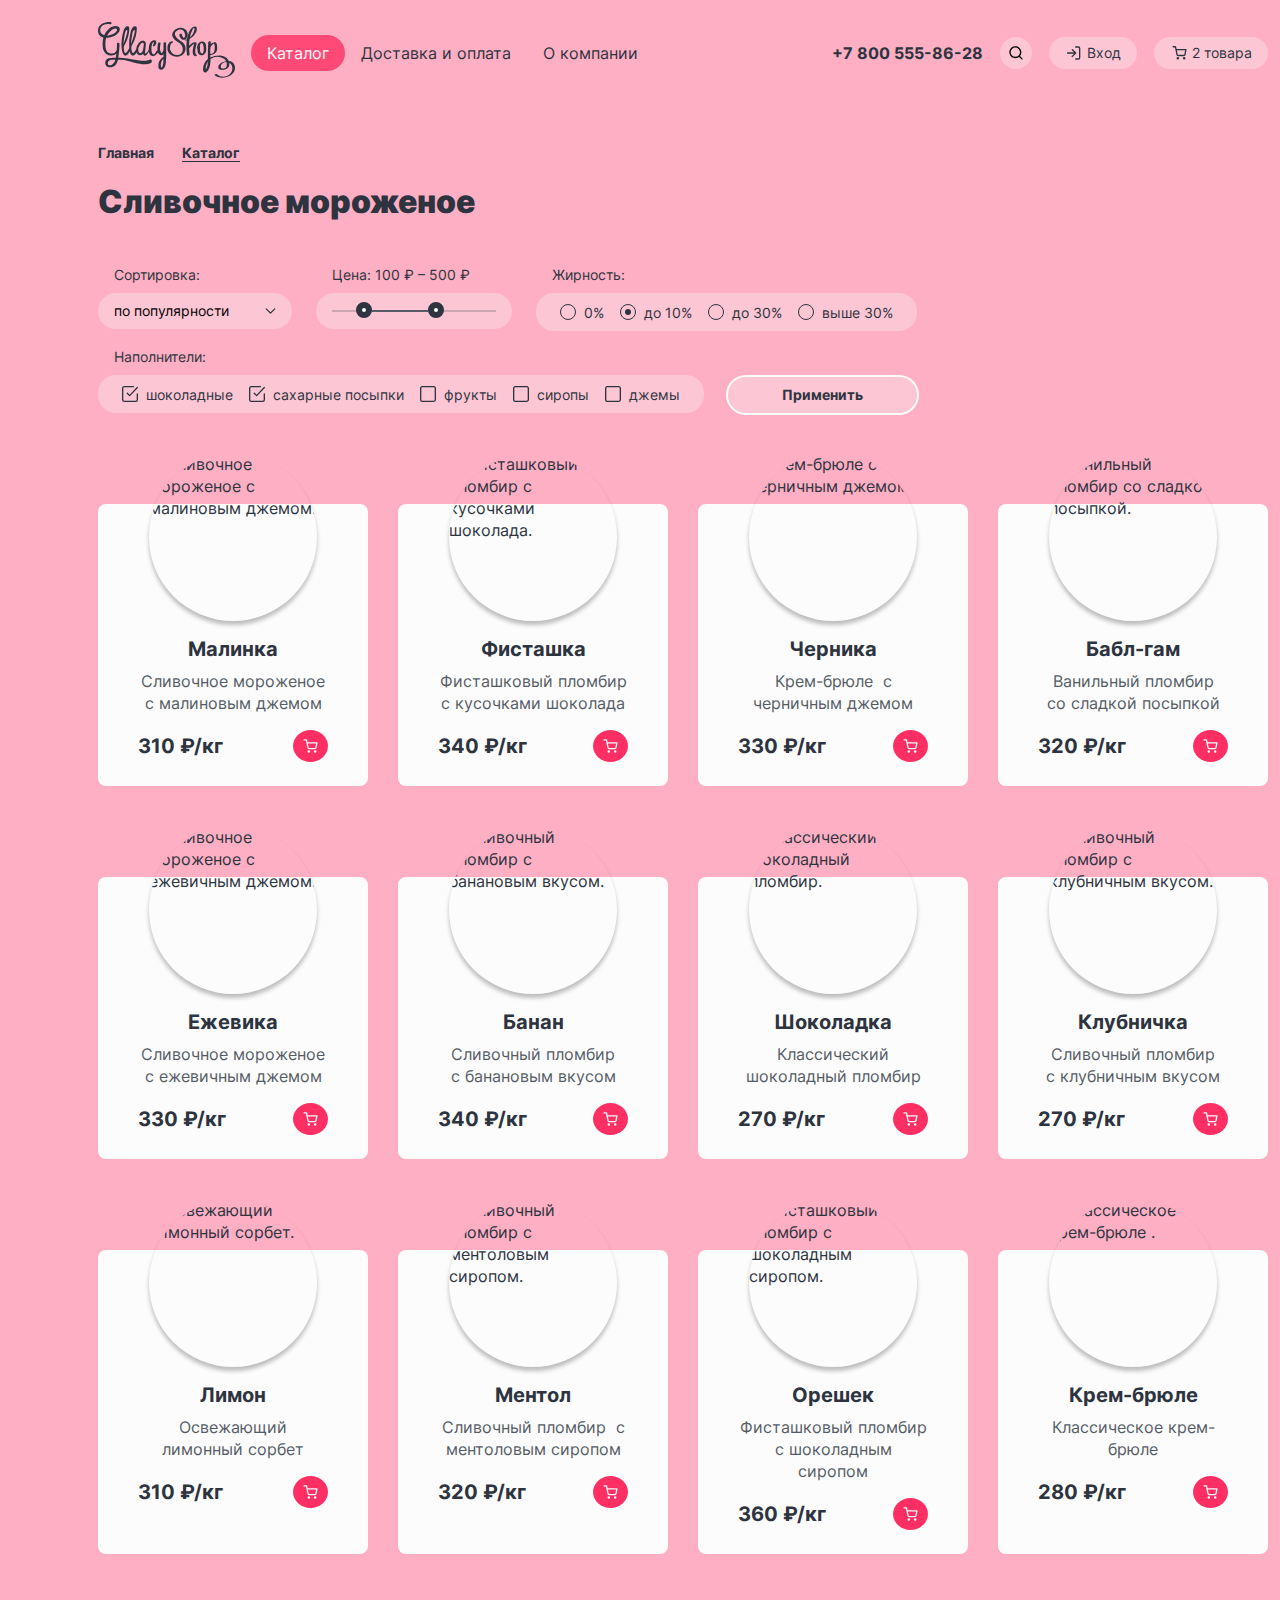
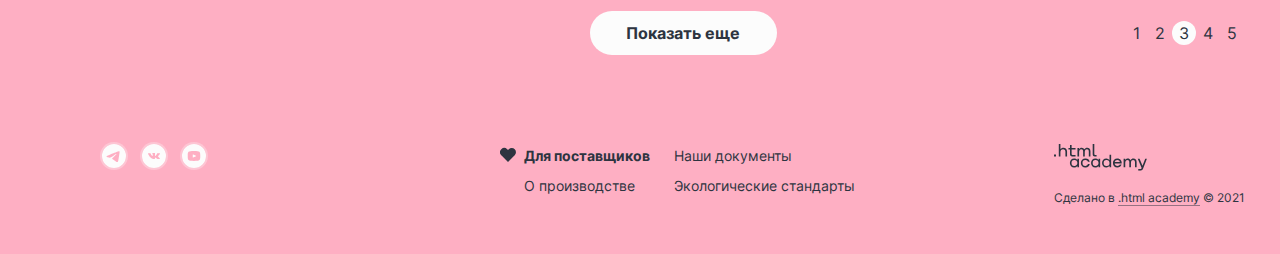
==== catalog.html @ 9ed5b346 "Добавляет интерактивные элементы" ====
<!DOCTYPE html>
<html lang="ru">

  <head>
    <meta charset="utf-8">
    <title>HTML Academy: Глейси</title>
    <link rel="stylesheet" href="styles/styles.css">
    <link rel="icon" type="image/png" href="images/favicon-32x32.png">
  </head>

  <body>
    <div class="container">
      <header class="page-header page-header-catalog">
        <nav class="navigation">
          <a class="navigation-logo" href="index.html">
            <img src="images/header/logo.svg" width="137" height="56" alt="Логотип gllacy.">
          </a>
          <ul class="navigation-list">
            <li class="navigation-item navigation-item-popover">
              <a class="navigation-link navigation-link-current" href="catalog.html">Каталог</a>
              <!-- к div catalog-popover добавить класс active для появления поповера -->
              <div class="catalog-popover">
                <ul class="catalog-popover-list">
                  <li class="catalog-popover-item catalog-popover-item-new">
                    <a class="catalog-popover-link catalog-popover-link-new" href="#">
                      Новинки
                    </a>
                  </li>
                  <li class="catalog-popover-item">
                    <a class="catalog-popover-link" href="catalog.html">
                      Сливочное
                    </a>
                  </li>
                  <li class="catalog-popover-item">
                    <a class="catalog-popover-link" href="#">
                      Щербеты
                    </a>
                  </li>
                  <li class="catalog-popover-item">
                    <a class="catalog-popover-link" href="#">
                      Фруктовый лед
                    </a>
                  </li>
                  <li class="catalog-popover-item">
                    <a class="catalog-popover-link" href="#">
                      Мелорин
                    </a>
                  </li>
                </ul>
              </div>
            </li>
            <li class="navigation-item">
              <a class="navigation-link" href="#">Доставка и оплата</a>
            </li>
            <li class="navigation-item">
              <a class="navigation-link" href="#">О компании</a>
            </li>
          </ul>
          <ul class="navigation-user">
            <li class="navigation-user-item">
              <a class="navigation-contacts" href="tel:+78005558628">+7 800 555-86-28</a>
            </li>
            <li class="navigation-user-item navigation-user-search">
              <a class="navigation-user-link navigation-user-link-search" href="#">
                <svg class="search" aria-hidden="true" focusable="false" width="14" height="14" viewBox="0 0 14 14"
                  fill="none" xmlns="http://www.w3.org/2000/svg">
                  <path fill-rule="evenodd" clip-rule="evenodd"
                    d="M1.66 6.19a4.67 4.67 0 1 1 9.34 0 4.67 4.67 0 0 1-9.34 0Zm8.42 4.69a6 6 0 1 1 .94-.94l2.45 2.44a.67.67 0 1 1-.94.95l-2.45-2.45Z"
                    fill="currentColor" />
                </svg>
                <span class="visually-hidden">Поиск</span>
              </a>
              <!-- к div search-popover добавить класс active для появления поповера -->
              <div class="search-popover">
                <form class="form-search-popover" action="https://echo.htmlacademy.ru" method="post">
                  <label class="visually-hidden">
                    Поиск
                  </label>
                  <input class="input-search-popover" type="text" placeholder="Поиск по сайту">
                  <button class="search-popover-reset" type="reset">
                    <svg class="search-popover-reset-icon" aria-hidden="true" focusable="false" width="10" height="10" viewBox="0 0 10 10" fill="none"
                      xmlns="http://www.w3.org/2000/svg">
                      <path fill-rule="evenodd" clip-rule="evenodd"
                        d="M9.8 1.14A.67.67 0 1 0 8.86.2L5 4.06 1.14.2a.67.67 0 1 0-.94.94L4.06 5 .2 8.86a.67.67 0 0 0 .94.94L5 5.94 8.86 9.8a.67.67 0 1 0 .94-.94L5.94 5 9.8 1.14Z"
                        fill="#2D3440" />
                    </svg>
                    <span class="visually-hidden">Кнопка для очистки введенного текста</span>
                  </button>
                </form>
              </div>
            </li>
            <li class="navigation-user-item navigation-user-item-exit">
              <a class="navigation-user-link navigation-user-link-exit" href="#">
                <svg class="exit" aria-hidden="true" focusable="false" width="14" height="15" viewBox="0 0 14 15"
                  fill="none" xmlns="http://www.w3.org/2000/svg">
                  <path fill-rule="evenodd" clip-rule="evenodd"
                    d="M8 1.52c0-.36.3-.66.67-.66h2.66a2 2 0 0 1 2 2v9.33a2 2 0 0 1-2 2H8.67a.67.67 0 0 1 0-1.33h2.66a.67.67 0 0 0 .67-.67V2.86a.67.67 0 0 0-.67-.67H8.67A.67.67 0 0 1 8 1.52Zm-3.14 2.2a.67.67 0 0 1 .94 0l3.33 3.33a.67.67 0 0 1 .2.47.66.66 0 0 1-.2.48L5.8 11.33a.67.67 0 1 1-.94-.94l2.2-2.2H.66a.67.67 0 1 1 0-1.33h6.4l-2.2-2.2a.67.67 0 0 1 0-.94Z"
                    fill="currentColor" />
                </svg>
                <span class="enter-text">Вход</span>
              </a>
              <!-- к div exit-popover добавить класс active для появления поповера -->
              <div class="exit-popover">
                <h2 class="exit-popover-title">
                  Личный кабинет
                </h2>
                <form class="exit-popover-form" action="https://echo.htmlacademy.ru" method="post">
                  <div class="exit-popover-wrapper">
                    <label class="visually-hidden" for="popover-mail">Введите почту</label>
                    <input class="exit-popover-input exit-popover-mail" id="popover-mail" name="popover-mail"
                      type="text" placeholder="email@example.com" required>
                  </div>
                  <div class="exit-popover-wrapper">
                    <label class="visually-hidden" for="popover-password">Введите пароль</label>
                    <input class="exit-popover-input exit-popover-mail" id="popover-password" name="popover-password"
                      type="password" value="111111" required>
                  </div>
                  <div class="exit-popover-container">
                    <button class="button exit-button">Войти</button>
                    <div class="exit-popover-link-container">
                      <a href="#" class="exit-popover-link">
                        Забыли пароль?
                      </a>
                      <a href="#" class="exit-popover-link exit-popover-link-register">
                        Регистрация
                      </a>
                    </div>
                  </div>
                </form>
              </div>
            </li>
            <li class="navigation-user-item navigation-user-item-basket">
              <a class="navigation-user-link navigation-user-link-basket" href="#">
                <svg class="basket" aria-hidden="true" focusable="false" width="15" height="14" viewBox="0 0 15 14"
                  fill="none" xmlns="http://www.w3.org/2000/svg">
                  <path fill-rule="evenodd" clip-rule="evenodd"
                    d="M1.17.1a.67.67 0 1 0 0 1.34h1.77l.47 2.34v.05l.97 4.83a1.83 1.83 0 0 0 1.82 1.47h5.62a1.83 1.83 0 0 0 1.82-1.47l.93-4.86a.67.67 0 0 0-.66-.8h-9.3L4.14.65a.67.67 0 0 0-.66-.53H1.17Zm4.52 8.3-.81-4.06h8.23l-.78 4.07a.5.5 0 0 1-.49.39H6.18a.5.5 0 0 1-.49-.4Zm-1.13 3.96a1.25 1.25 0 1 1 2.49 0 1.25 1.25 0 0 1-2.5 0Zm6.37 0a1.25 1.25 0 1 1 2.5 0 1.25 1.25 0 0 1-2.5 0Z"
                    fill="currentColor" />
                </svg>
                <span class="basket-text">2 товара</span>
              </a>
              <!-- к div basket-popover-products добавить класс active для появления поповера -->
              <div class="basket-popover-products">
                <h3 class="basket-popover-products-title">
                  Корзина
                </h3>
                <ul class="basket-popover-products-list">
                  <li class="basket-popover-products-item">
                    <a href="catalog.html" class="basket-popover-products-link">
                      <div class="basket-popover-products-image">
                        <img class="popover-image" src="/images/popover/ice-1.jpg" width="46" height="46"
                          alt="Мороженое малинка">
                      </div>
                      <div class="basket-popover-products-wrapper">
                        <span class="popover-products-text">Малинка</span>
                        <span class="popover-products-description-price">1 кг х 310 ₽</span>
                      </div>
                    </a>
                    <span class="popover-products-price">310 ₽</span>
                    <button class="basket-popover-products-button">
                      <svg class="basket-popover-products-icon" aria-hidden="true" focusable="false" width="10" height="10" viewBox="0 0 10 10" fill="none"
                        xmlns="http://www.w3.org/2000/svg">
                        <path fill-rule="evenodd" clip-rule="evenodd"
                          d="M9.8 1.14A.67.67 0 1 0 8.86.2L5 4.06 1.14.2a.67.67 0 1 0-.94.94L4.06 5 .2 8.86a.67.67 0 0 0 .94.94L5 5.94 8.86 9.8a.67.67 0 1 0 .94-.94L5.94 5 9.8 1.14Z"
                          fill="#2D3440" />
                      </svg>
                      <span class="visually-hidden">Удалить из корзины</span>
                    </button>
                  </li>
                  <li class="basket-popover-products-item">
                    <a href="catalog.html" class="basket-popover-products-link">
                      <div class="basket-popover-products-image">
                        <img class="popover-image" src="/images/popover/ice-2.jpg" width="46" height="46"
                          alt="Мороженое бабл-гам">
                      </div>
                      <div class="basket-popover-products-wrapper basket-popover-products-wrapper-bubble">
                        <span class="popover-products-text">Бабл-гам</span>
                        <span class="popover-products-description-price">1,5 кг х 320 ₽</span>
                      </div>
                    </a>
                    <span class="popover-products-price">480 ₽</span>
                    <button class="basket-popover-products-button">
                      <svg class="basket-popover-products-icon" aria-hidden="true" focusable="false" width="10" height="10" viewBox="0 0 10 10" fill="none" xmlns="http://www.w3.org/2000/svg">
                        <path fill-rule="evenodd" clip-rule="evenodd"
                          d="M9.8 1.14A.67.67 0 1 0 8.86.2L5 4.06 1.14.2a.67.67 0 1 0-.94.94L4.06 5 .2 8.86a.67.67 0 0 0 .94.94L5 5.94 8.86 9.8a.67.67 0 1 0 .94-.94L5.94 5 9.8 1.14Z"
                          fill="#2D3440" />
                      </svg>
                      <span class="visually-hidden">Удалить из корзины</span>
                    </button>
                  </li>
                </ul>
                <button class="basket-popover-products-design button">Оформить заказ
                </button>
                <span class="basket-popover-products-total-price">Итого: 790 ₽</span>
              </div>
              <!-- к div basket-popover-empty добавить класс active для появления поповера -->
              <!-- Раскоментировать basket-popover-empty и закоментировать basket-popover-products, чтобы появлялся поповер
              Ваша корзина пока пуста -->
              <!-- <div class="basket-popover-empty">
                <h3 class="basket-popover-title">
                  Ваша корзина&nbsp;пока пуста
                </h3>
              </div> -->
            </li>
          </ul>
        </nav>
      </header>
      <main class="main-container main-inner">
        <h1 class="visually-hidden">Каталог</h1>
        <header class="inner-header">
          <ul class="breadcrumbs">
            <li class="breadcrumbs-item">
              <a href="index.html" class="breadcrumbs-link">Главная</a>
            </li>
            <li class="breadcrumbs-item">
              <a href="#" class="breadcrumbs-link breadcrumbs-link-current">Каталог</a>
            </li>
          </ul>
          <h2 class="breadcrumbs-title">Сливочное мороженое</h2>
        </header>
        <section class="catalod-filter">
          <h2 class="visually-hidden">Сортировка</h2>
          <form class="catalod-form" action="https://echo.htmlacademy.ru/" method="post">
            <div class="catalod-wrapper">
              <fieldset class="catalod-filter-group">
                <legend class="catalod-filter-title">Сортировка:</legend>
                <select class="catalod-select" aria-label="Сортировка">
                  <option class="catalod-option" value="popular">по популярности</option>
                  <option class="catalod-option" value="price">по цене</option>
                </select>
              </fieldset>
              <fieldset class="catalod-filter-group">
                <legend class="catalod-filter-title">Цена: 100 ₽ – 500 ₽</legend>
                <div class="range">
                  <div class="range-scale">
                    <div class="range-bar" style="left: 40px; width:56px">
                      <button class="range-toggle min-toggle">
                        <span class="visually-hidden">Изменить минимальную цену</span>
                      </button>
                      <button class="range-toggle max-toggle">
                        <span class="visually-hidden">Изменить максимальную цену</span>
                      </button>
                    </div>
                  </div>
                </div>
              </fieldset>
              <fieldset class="catalod-filter-group">
                <legend class="catalod-filter-title">
                  Жирность:
                </legend>
                <ul class="catalod-filter-list">
                  <li class="catalod-filter-item">
                    <label class="control-checkbox">
                      <input class="visually-hidden control-input-radio" type="radio" name="fat" value="0%">
                      <span class="control-mark"></span>
                      <span class="control-label">0%</span>
                    </label>
                  </li>
                  <li class="catalod-filter-item">
                    <label class="control-checkbox">
                      <input class="visually-hidden control-input-radio" type="radio" name="fat" value="до 10%" checked>
                      <span class="control-mark"></span>
                      <span class="control-label">до 10% </span>
                    </label>
                  </li>
                  <li class="catalod-filter-item">
                    <label class="control-checkbox">
                      <input class="visually-hidden control-input-radio" type="radio" name="fat" value="до 30%">
                      <span class="control-mark"></span>
                      <span class="control-label">до 30% </span>
                    </label>
                  </li>
                  <li class="catalod-filter-item">
                    <label class="control-checkbox">
                      <input class="visually-hidden control-input-radio" type="radio" name="fat" value="выше 30%">
                      <span class="control-mark"></span>
                      <span class="control-label">выше 30% </span>
                    </label>
                  </li>
                </ul>
              </fieldset>
            </div>
            <div class="catalod-wrapper">
              <fieldset class="catalod-filter-group">
                <legend class="catalod-filter-title">
                  Наполнители:
                </legend>
                <ul class="catalod-filter-list">
                  <li class="catalod-filter-item">
                    <label class="control-checkbox">
                      <input class="visually-hidden control-input-checkbox" type="checkbox"  name="chocolte" checked>
                      <span class="control-mark-checkbox"></span>
                      <span class="control-label-checkbox">шоколадные</span>
                    </label>
                  </li>
                  <li class="catalod-filter-item">
                    <label class="control-checkbox">
                      <input class="visually-hidden control-input-checkbox" type="checkbox" name="sugar-sprinkles"
                        checked>
                      <span class="control-mark-checkbox"></span>
                      <span class="control-label-checkbox">сахарные посыпки</span>
                    </label>
                  </li>
                  <li class="catalod-filter-item">
                    <label class="control-checkbox">
                      <input class="visually-hidden control-input-checkbox" type="checkbox" name="fruit">
                      <span class="control-mark-checkbox"></span>
                      <span class="control-label-checkbox">фрукты</span>
                    </label>
                  </li>
                  <li class="catalod-filter-item">
                    <label class="control-checkbox">
                      <input class="visually-hidden control-input-checkbox" type="checkbox" name="syrups">
                      <span class="control-mark-checkbox"></span>
                      <span class="control-label-checkbox">сиропы</span>
                    </label>
                  </li>
                  <li class="catalod-filter-item">
                    <label class="control-checkbox">
                      <input class="visually-hidden control-input-checkbox" type="checkbox" name="jams">
                      <span class="control-mark-checkbox"></span>
                      <span class="control-label-checkbox">джемы</span>
                    </label>
                  </li>
                </ul>
              </fieldset>
              <button class="catalod-filter-button button" type="submit">Применить</button>
            </div>
          </form>
        </section>
        <section class="popular-catalog">
          <h2 class="visually-hidden">Попробуйте самые популярные вкусы нашего мороженого</h2>
          <ul class="popular-list popular-catalog-list">
            <li class="popular-item">
              <div class="image-container">
                <img class="popular-image" width="168" height="168" src="images/ices/ice-1.png"
                  alt="Сливочное мороженое с малиновым джемом.">
              </div>
              <h3 class="popular-item-title">
                Малинка
              </h3>
              <p class="popular-item-text">Сливочное мороженое с малиновым джемом</p>
              <div class="popular-container">
                <span class="popular-price">310 ₽/кг</span>
                <button class="popular-button" type="button">
                  <svg class="popular-icon" width="15" height="14" viewBox="0 0 15 14" fill="none"
                    xmlns="http://www.w3.org/2000/svg">
                    <path fill-rule="evenodd" clip-rule="evenodd"
                      d="M1.17.25a.67.67 0 1 0 0 1.33h1.77l.47 2.34v.05l.97 4.84a1.83 1.83 0 0 0 1.82 1.46h5.62a1.83 1.83 0 0 0 1.82-1.46V8.8l.93-4.86a.67.67 0 0 0-.66-.8h-9.3L4.14.8a.67.67 0 0 0-.66-.54H1.17Zm4.52 8.3-.81-4.07h8.23l-.78 4.07a.5.5 0 0 1-.49.4H6.18a.5.5 0 0 1-.49-.4ZM4.56 12.5a1.25 1.25 0 1 1 2.49 0 1.25 1.25 0 0 1-2.5 0Zm6.37 0a1.25 1.25 0 1 1 2.5 0 1.25 1.25 0 0 1-2.5 0Z"
                      fill="currentColor" />
                  </svg>
                  <span class="visually-hidden">Корзина</span>
                </button>
              </div>
            </li>
            <li class="popular-item">
              <div class="image-container">
                <img class="popular-image" width="168" height="168" src="images/ices/ice-2.png"
                  alt="Фисташковый пломбир с кусочками шоколада.">
              </div>
              <h3 class="popular-item-title">
                Фисташка
              </h3>
              <p class="popular-item-text">Фисташковый пломбир с&nbsp;кусочками шоколада</p>
              <div class="popular-container">
                <span class="popular-price">340 ₽/кг</span>
                <button class="popular-button" type="button">
                  <svg class="popular-icon" width="15" height="14" viewBox="0 0 15 14" fill="none"
                    xmlns="http://www.w3.org/2000/svg">
                    <path fill-rule="evenodd" clip-rule="evenodd"
                      d="M1.17.25a.67.67 0 1 0 0 1.33h1.77l.47 2.34v.05l.97 4.84a1.83 1.83 0 0 0 1.82 1.46h5.62a1.83 1.83 0 0 0 1.82-1.46V8.8l.93-4.86a.67.67 0 0 0-.66-.8h-9.3L4.14.8a.67.67 0 0 0-.66-.54H1.17Zm4.52 8.3-.81-4.07h8.23l-.78 4.07a.5.5 0 0 1-.49.4H6.18a.5.5 0 0 1-.49-.4ZM4.56 12.5a1.25 1.25 0 1 1 2.49 0 1.25 1.25 0 0 1-2.5 0Zm6.37 0a1.25 1.25 0 1 1 2.5 0 1.25 1.25 0 0 1-2.5 0Z"
                      fill="currentColor" />
                  </svg>
                  <span class="visually-hidden">Корзина</span>
                </button>
              </div>

            </li>
            <li class="popular-item">
              <div class="image-container">
                <img class="popular-image" width="168" height="168" src="images/ices/ice-3.png" alt="Крем-брюле
                    с черничным джемом.">
              </div>
              <h3 class="popular-item-title">
                Черника
              </h3>
              <p class="popular-item-text">Крем-брюле&nbsp;
                с черничным джемом</p>
              <div class="popular-container">
                <span class="popular-price">330 ₽/кг</span>
                <button class="popular-button" type="button">
                  <svg class="popular-icon" width="15" height="14" viewBox="0 0 15 14" fill="none"
                    xmlns="http://www.w3.org/2000/svg">
                    <path fill-rule="evenodd" clip-rule="evenodd"
                      d="M1.17.25a.67.67 0 1 0 0 1.33h1.77l.47 2.34v.05l.97 4.84a1.83 1.83 0 0 0 1.82 1.46h5.62a1.83 1.83 0 0 0 1.82-1.46V8.8l.93-4.86a.67.67 0 0 0-.66-.8h-9.3L4.14.8a.67.67 0 0 0-.66-.54H1.17Zm4.52 8.3-.81-4.07h8.23l-.78 4.07a.5.5 0 0 1-.49.4H6.18a.5.5 0 0 1-.49-.4ZM4.56 12.5a1.25 1.25 0 1 1 2.49 0 1.25 1.25 0 0 1-2.5 0Zm6.37 0a1.25 1.25 0 1 1 2.5 0 1.25 1.25 0 0 1-2.5 0Z"
                      fill="currentColor" />
                  </svg>
                  <span class="visually-hidden">Корзина</span>
                </button>
              </div>
            </li>
            <li class="popular-item">
              <div class="image-container">
                <img class="popular-image" width="168" height="168" src="images/ices/ice-4.png" alt="Ванильный пломбир
                    со сладкой посыпкой.">
              </div>
              <h3 class="popular-item-title">
                Бабл-гам
              </h3>
              <p class="popular-item-text">Ванильный пломбир
                со&nbsp;сладкой посыпкой</p>
              <div class="popular-container">
                <span class="popular-price">320 ₽/кг</span>
                <button class="popular-button" type="button">
                  <svg class="popular-icon" width="15" height="14" viewBox="0 0 15 14" fill="none"
                    xmlns="http://www.w3.org/2000/svg">
                    <path fill-rule="evenodd" clip-rule="evenodd"
                      d="M1.17.25a.67.67 0 1 0 0 1.33h1.77l.47 2.34v.05l.97 4.84a1.83 1.83 0 0 0 1.82 1.46h5.62a1.83 1.83 0 0 0 1.82-1.46V8.8l.93-4.86a.67.67 0 0 0-.66-.8h-9.3L4.14.8a.67.67 0 0 0-.66-.54H1.17Zm4.52 8.3-.81-4.07h8.23l-.78 4.07a.5.5 0 0 1-.49.4H6.18a.5.5 0 0 1-.49-.4ZM4.56 12.5a1.25 1.25 0 1 1 2.49 0 1.25 1.25 0 0 1-2.5 0Zm6.37 0a1.25 1.25 0 1 1 2.5 0 1.25 1.25 0 0 1-2.5 0Z"
                      fill="currentColor" />
                  </svg>
                  <span class="visually-hidden">Корзина</span>
                </button>
              </div>
            </li>
            <li class="popular-item">
              <div class="image-container">
                <img class="popular-image" width="168" height="168" src="images/ices/ice-5.png"
                  alt="Сливочное мороженое с ежевичным джемом.">
              </div>
              <h3 class="popular-item-title">
                Ежевика
              </h3>
              <p class="popular-item-text">Сливочное мороженое с&nbsp;ежевичным джемом
              </p>
              <div class="popular-container">
                <span class="popular-price">330 ₽/кг</span>
                <button class="popular-button" type="button">
                  <svg class="popular-icon" width="15" height="14" viewBox="0 0 15 14" fill="none"
                    xmlns="http://www.w3.org/2000/svg">
                    <path fill-rule="evenodd" clip-rule="evenodd"
                      d="M1.17.25a.67.67 0 1 0 0 1.33h1.77l.47 2.34v.05l.97 4.84a1.83 1.83 0 0 0 1.82 1.46h5.62a1.83 1.83 0 0 0 1.82-1.46V8.8l.93-4.86a.67.67 0 0 0-.66-.8h-9.3L4.14.8a.67.67 0 0 0-.66-.54H1.17Zm4.52 8.3-.81-4.07h8.23l-.78 4.07a.5.5 0 0 1-.49.4H6.18a.5.5 0 0 1-.49-.4ZM4.56 12.5a1.25 1.25 0 1 1 2.49 0 1.25 1.25 0 0 1-2.5 0Zm6.37 0a1.25 1.25 0 1 1 2.5 0 1.25 1.25 0 0 1-2.5 0Z"
                      fill="currentColor" />
                  </svg>
                  <span class="visually-hidden">Корзина</span>
                </button>
              </div>
            </li>
            <li class="popular-item">
              <div class="image-container">
                <img class="popular-image" width="168" height="168" src="images/ices/ice-6.png" alt="Сливочный пломбир
                    с банановым вкусом.">
              </div>
              <h3 class="popular-item-title">
                Банан
              </h3>
              <p class="popular-item-text">Сливочный пломбир
                с&nbsp;банановым вкусом
              </p>
              <div class="popular-container">
                <span class="popular-price">340 ₽/кг</span>
                <button class="popular-button" type="button">
                  <svg class="popular-icon" width="15" height="14" viewBox="0 0 15 14" fill="none"
                    xmlns="http://www.w3.org/2000/svg">
                    <path fill-rule="evenodd" clip-rule="evenodd"
                      d="M1.17.25a.67.67 0 1 0 0 1.33h1.77l.47 2.34v.05l.97 4.84a1.83 1.83 0 0 0 1.82 1.46h5.62a1.83 1.83 0 0 0 1.82-1.46V8.8l.93-4.86a.67.67 0 0 0-.66-.8h-9.3L4.14.8a.67.67 0 0 0-.66-.54H1.17Zm4.52 8.3-.81-4.07h8.23l-.78 4.07a.5.5 0 0 1-.49.4H6.18a.5.5 0 0 1-.49-.4ZM4.56 12.5a1.25 1.25 0 1 1 2.49 0 1.25 1.25 0 0 1-2.5 0Zm6.37 0a1.25 1.25 0 1 1 2.5 0 1.25 1.25 0 0 1-2.5 0Z"
                      fill="currentColor" />
                  </svg>
                  <span class="visually-hidden">Корзина</span>
                </button>
              </div>
            </li>
            <li class="popular-item">
              <div class="image-container">
                <img class="popular-image" width="168" height="168" src="images/ices/ice-7.png"
                  alt="Классический шоколадный пломбир.">
              </div>
              <h3 class="popular-item-title">
                Шоколадка
              </h3>
              <p class="popular-item-text">Классический шоколадный пломбир
              </p>
              <div class="popular-container">
                <span class="popular-price">270 ₽/кг</span>
                <button class="popular-button" type="button">
                  <svg class="popular-icon" width="15" height="14" viewBox="0 0 15 14" fill="none"
                    xmlns="http://www.w3.org/2000/svg">
                    <path fill-rule="evenodd" clip-rule="evenodd"
                      d="M1.17.25a.67.67 0 1 0 0 1.33h1.77l.47 2.34v.05l.97 4.84a1.83 1.83 0 0 0 1.82 1.46h5.62a1.83 1.83 0 0 0 1.82-1.46V8.8l.93-4.86a.67.67 0 0 0-.66-.8h-9.3L4.14.8a.67.67 0 0 0-.66-.54H1.17Zm4.52 8.3-.81-4.07h8.23l-.78 4.07a.5.5 0 0 1-.49.4H6.18a.5.5 0 0 1-.49-.4ZM4.56 12.5a1.25 1.25 0 1 1 2.49 0 1.25 1.25 0 0 1-2.5 0Zm6.37 0a1.25 1.25 0 1 1 2.5 0 1.25 1.25 0 0 1-2.5 0Z"
                      fill="currentColor" />
                  </svg>
                  <span class="visually-hidden">Корзина</span>
                </button>
              </div>
            </li>
            <li class="popular-item popular-item-catalog">
              <div class="image-container">
                <img class="popular-image" width="168" height="168" src="images/ices/ice-8.png"
                  alt="Сливочный пломбир с клубничным вкусом.">
              </div>
              <h3 class="popular-item-title">
                Клубничка
              </h3>
              <p class="popular-item-text">Сливочный пломбир с&nbsp;клубничным вкусом
              </p>
              <div class="popular-container">
                <span class="popular-price">270 ₽/кг</span>
                <button class="popular-button" type="button">
                  <svg class="popular-icon" width="15" height="14" viewBox="0 0 15 14" fill="none"
                    xmlns="http://www.w3.org/2000/svg">
                    <path fill-rule="evenodd" clip-rule="evenodd"
                      d="M1.17.25a.67.67 0 1 0 0 1.33h1.77l.47 2.34v.05l.97 4.84a1.83 1.83 0 0 0 1.82 1.46h5.62a1.83 1.83 0 0 0 1.82-1.46V8.8l.93-4.86a.67.67 0 0 0-.66-.8h-9.3L4.14.8a.67.67 0 0 0-.66-.54H1.17Zm4.52 8.3-.81-4.07h8.23l-.78 4.07a.5.5 0 0 1-.49.4H6.18a.5.5 0 0 1-.49-.4ZM4.56 12.5a1.25 1.25 0 1 1 2.49 0 1.25 1.25 0 0 1-2.5 0Zm6.37 0a1.25 1.25 0 1 1 2.5 0 1.25 1.25 0 0 1-2.5 0Z"
                      fill="currentColor" />
                  </svg>
                  <span class="visually-hidden">Корзина</span>
                </button>
              </div>
            </li>
            <li class="popular-item popular-item-catalog">
              <div class="image-container">
                <img class="popular-image" width="168" height="168" src="images/ices/ice-9.png"
                  alt="Освежающий лимонный сорбет.">
              </div>
              <h3 class="popular-item-title">
                Лимон
              </h3>
              <p class="popular-item-text">Освежающий лимонный сорбет
              </p>
              <div class="popular-container">
                <span class="popular-price">310 ₽/кг</span>
                <button class="popular-button" type="button">
                  <svg class="popular-icon" width="15" height="14" viewBox="0 0 15 14" fill="none"
                    xmlns="http://www.w3.org/2000/svg">
                    <path fill-rule="evenodd" clip-rule="evenodd"
                      d="M1.17.25a.67.67 0 1 0 0 1.33h1.77l.47 2.34v.05l.97 4.84a1.83 1.83 0 0 0 1.82 1.46h5.62a1.83 1.83 0 0 0 1.82-1.46V8.8l.93-4.86a.67.67 0 0 0-.66-.8h-9.3L4.14.8a.67.67 0 0 0-.66-.54H1.17Zm4.52 8.3-.81-4.07h8.23l-.78 4.07a.5.5 0 0 1-.49.4H6.18a.5.5 0 0 1-.49-.4ZM4.56 12.5a1.25 1.25 0 1 1 2.49 0 1.25 1.25 0 0 1-2.5 0Zm6.37 0a1.25 1.25 0 1 1 2.5 0 1.25 1.25 0 0 1-2.5 0Z"
                      fill="currentColor" />
                  </svg>
                  <span class="visually-hidden">Корзина</span>
                </button>
              </div>
            </li>
            <li class="popular-item popular-item-catalog">
              <div class="image-container">
                <img class="popular-image" width="168" height="168" src="images/ices/ice-10.png" alt="Сливочный пломбир
                    с ментоловым сиропом.">
              </div>
              <h3 class="popular-item-title">
                Ментол
              </h3>
              <p class="popular-item-text">Сливочный пломбир
                &nbsp;с ментоловым сиропом
              </p>
              <div class="popular-container">
                <span class="popular-price">320 ₽/кг</span>
                <button class="popular-button" type="button">
                  <svg class="popular-icon" width="15" height="14" viewBox="0 0 15 14" fill="none"
                    xmlns="http://www.w3.org/2000/svg">
                    <path fill-rule="evenodd" clip-rule="evenodd"
                      d="M1.17.25a.67.67 0 1 0 0 1.33h1.77l.47 2.34v.05l.97 4.84a1.83 1.83 0 0 0 1.82 1.46h5.62a1.83 1.83 0 0 0 1.82-1.46V8.8l.93-4.86a.67.67 0 0 0-.66-.8h-9.3L4.14.8a.67.67 0 0 0-.66-.54H1.17Zm4.52 8.3-.81-4.07h8.23l-.78 4.07a.5.5 0 0 1-.49.4H6.18a.5.5 0 0 1-.49-.4ZM4.56 12.5a1.25 1.25 0 1 1 2.49 0 1.25 1.25 0 0 1-2.5 0Zm6.37 0a1.25 1.25 0 1 1 2.5 0 1.25 1.25 0 0 1-2.5 0Z"
                      fill="currentColor" />
                  </svg>
                  <span class="visually-hidden">Корзина</span>
                </button>
              </div>
            </li>
            <li class="popular-item popular-item-catalog">
              <div class="image-container">
                <img class="popular-image" width="168" height="168" src="images/ices/ice-11.png"
                  alt="Фисташковый пломбир с шоколадным сиропом.">
              </div>
              <h3 class="popular-item-title">
                Орешек
              </h3>
              <p class="popular-item-text">Фисташковый пломбир с&nbsp;шоколадным сиропом
              </p>
              <div class="popular-container">
                <span class="popular-price">360 ₽/кг</span>
                <button class="popular-button" type="button">
                  <svg class="popular-icon" width="15" height="14" viewBox="0 0 15 14" fill="none"
                    xmlns="http://www.w3.org/2000/svg">
                    <path fill-rule="evenodd" clip-rule="evenodd"
                      d="M1.17.25a.67.67 0 1 0 0 1.33h1.77l.47 2.34v.05l.97 4.84a1.83 1.83 0 0 0 1.82 1.46h5.62a1.83 1.83 0 0 0 1.82-1.46V8.8l.93-4.86a.67.67 0 0 0-.66-.8h-9.3L4.14.8a.67.67 0 0 0-.66-.54H1.17Zm4.52 8.3-.81-4.07h8.23l-.78 4.07a.5.5 0 0 1-.49.4H6.18a.5.5 0 0 1-.49-.4ZM4.56 12.5a1.25 1.25 0 1 1 2.49 0 1.25 1.25 0 0 1-2.5 0Zm6.37 0a1.25 1.25 0 1 1 2.5 0 1.25 1.25 0 0 1-2.5 0Z"
                      fill="currentColor" />
                  </svg>
                  <span class="visually-hidden">Корзина</span>
                </button>
              </div>
            </li>
            <li class="popular-item popular-item-catalog">
              <div class="image-container">
                <img class="popular-image" width="168" height="168" src="images/ices/ice-12.png"
                  alt="Классическое крем-брюле .">
              </div>
              <h3 class="popular-item-title">
                Крем-брюле
              </h3>
              <p class="popular-item-text">Классическое крем-брюле
              </p>
              <div class="popular-container">
                <span class="popular-price">280 ₽/кг</span>
                <button class="popular-button" type="button">
                  <svg class="popular-icon" width="15" height="14" viewBox="0 0 15 14" fill="none"
                    xmlns="http://www.w3.org/2000/svg">
                    <path fill-rule="evenodd" clip-rule="evenodd"
                      d="M1.17.25a.67.67 0 1 0 0 1.33h1.77l.47 2.34v.05l.97 4.84a1.83 1.83 0 0 0 1.82 1.46h5.62a1.83 1.83 0 0 0 1.82-1.46V8.8l.93-4.86a.67.67 0 0 0-.66-.8h-9.3L4.14.8a.67.67 0 0 0-.66-.54H1.17Zm4.52 8.3-.81-4.07h8.23l-.78 4.07a.5.5 0 0 1-.49.4H6.18a.5.5 0 0 1-.49-.4ZM4.56 12.5a1.25 1.25 0 1 1 2.49 0 1.25 1.25 0 0 1-2.5 0Zm6.37 0a1.25 1.25 0 1 1 2.5 0 1.25 1.25 0 0 1-2.5 0Z"
                      fill="currentColor" />
                  </svg>
                  <span class="visually-hidden">Корзина</span>
                </button>
              </div>
            </li>
          </ul>
          <div class="popular-wrapper">
            <button class="button popular-button-pagination button-link">Показать еще</button>
            <div class="pagination-wrapper">
              <a href="#" class="pagination-link-button pagination-prev">
                <span class="visually-hidden">Предыдущая страница</span>
              </a>
              <ul class="pagination-list">
                <li class="pagination-item">
                  <a href="#" class="pagination-link">1</a>
                </li>
                <li class="pagination-item">
                  <a href="#" class="pagination-link">2</a>
                </li>
                <li class="pagination-item">
                  <a href="#" class="pagination-link pagination-link-current">3</a>
                </li>
                <li class="pagination-item">
                  <a href="#" class="pagination-link">4</a>
                </li>
                <li class="pagination-item">
                  <a href="#" class="pagination-link">5</a>
                </li>
              </ul>
              <a href="#" class="pagination-link-button pagination-next">
                <span class="visually-hidden"> Следующая страница</span>
              </a>
            </div>
          </div>
        </section>
      </main>
      <footer class="page-footer">
        <ul class="footer-social-list">
          <li class="footer-social-item">
            <a href="https://t.me/htmlacademy" class="footer-social-link">
              <svg class="footer-social-icon" aria-hidden="true" focusable="false" width="24" height="24"
                viewBox="0 0 24 24" fill="none" xmlns="http://www.w3.org/2000/svg">
                <path fill-rule="evenodd" clip-rule="evenodd"
                  d="M24 12a12 12 0 1 1-24 0 12 12 0 0 1 24 0ZM12.43 8.86c-1.17.48-3.5 1.49-7 3.01-.57.23-.86.45-.9.67-.04.36.42.5 1.04.7l.27.08c.6.2 1.43.44 1.86.45.39 0 .82-.16 1.3-.48 3.27-2.21 4.96-3.33 5.06-3.35.08-.02.18-.04.25.02.07.07.07.18.06.22-.05.19-1.84 1.86-2.77 2.72a28.24 28.24 0 0 0-.82.79c-.57.54-1 .96.02 1.63.5.32.89.59 1.28.85a88.77 88.77 0 0 0 1.8 1.23c.5.35.95.67 1.5.62.32-.03.65-.33.82-1.23.4-2.13 1.18-6.73 1.36-8.63.01-.16 0-.31-.02-.47a.5.5 0 0 0-.17-.33.78.78 0 0 0-.46-.14c-.46.01-1.15.25-4.48 1.64Z"
                  fill="#FCFCFC" />
              </svg>
              <span class="visually-hidden">Telegram</span>
            </a>
          </li>
          <li class="footer-social-item">
            <a href="https://vk.com/htmlacademy" class="footer-social-link">
              <svg class="footer-social-icon" aria-hidden="true" focusable="false" width="24" height="24"
                viewBox="0 0 24 24" fill="none" xmlns="http://www.w3.org/2000/svg">
                <path fill-rule="evenodd" clip-rule="evenodd"
                  d="M24 12a12 12 0 1 1-24 0 12 12 0 0 1 24 0Zm-11.41 2.97h-.72s-1.58.09-2.98-1.18C7.37 12.4 6.03 9.65 6.03 9.65s-.07-.18 0-.27c.1-.1.36-.1.36-.1l1.72-.01s.16.02.27.1c.1.05.15.17.15.17s.28.61.65 1.17c.71 1.08 1.05 1.32 1.29 1.2.35-.16.25-1.53.25-1.53s0-.5-.18-.71c-.14-.17-.41-.22-.53-.24-.1-.01.06-.2.26-.3.31-.13.86-.13 1.5-.13.5 0 .65.03.84.07.46.1.44.41.41 1.08l-.02.7v.18c-.01.34-.02.73.23.88.13.07.45 0 1.26-1.19.38-.56.66-1.23.66-1.23s.07-.12.16-.17c.1-.05.24-.04.24-.04h1.8s.54-.06.63.15c.1.23-.2.75-.94 1.61-.7.82-1.03 1.12-1 1.38.01.2.23.38.66.72.89.73 1.13 1.1 1.18 1.2l.01.01c.4.58-.44.62-.44.62l-1.6.02s-.34.06-.8-.2a3.94 3.94 0 0 1-.69-.6c-.33-.34-.65-.66-.91-.58-.45.12-.44.96-.44.96s0 .18-.1.28c-.1.1-.32.12-.32.12Z"
                  fill="#FCFCFC" />
              </svg>
              <span class="visually-hidden">Vkontakte</span>
            </a>
          </li>
          <li class="footer-social-item">
            <a href="https://www.youtube.com/user/htmlacademyru" class="footer-social-link">
              <svg class="footer-social-icon" aria-hidden="true" focusable="false" width="24" height="24"
                viewBox="0 0 24 24" fill="none" xmlns="http://www.w3.org/2000/svg">
                <path
                  d="m14 11.8-2.8-1.32c-.25-.11-.45.01-.45.29v2.46c0 .28.2.4.45.29L14 12.2c.25-.12.25-.3 0-.42ZM12 0a12 12 0 1 0 0 24 12 12 0 0 0 0-24Zm0 16.88c-6.14 0-6.25-.56-6.25-4.88s.1-4.88 6.25-4.88c6.14 0 6.25.56 6.25 4.88s-.1 4.88-6.25 4.88Z"
                  fill="#FCFCFC" />
              </svg>
              <span class="visually-hidden">Youtube </span>
            </a>
          </li>
        </ul>
        <div class="footer-menu">
          <ul class="footer-menu-list">
            <li class="footer-menu-item heart">
              <a href="#" class="footer-menu-link footer-menu-link-heart">Для поставщиков</a>
            </li>
            <li class="footer-menu-item">
              <a href="#" class="footer-menu-link">Наши документы</a>
            </li>
            <li class="footer-menu-item">
              <a href="#" class="footer-menu-link">О производстве</a>
            </li>
            <li class="footer-menu-item">
              <a href="#" class="footer-menu-link">Экологические стандарты</a>
            </li>
          </ul>
        </div>
        <div class="copyright">
          <a class="copyright-link" href="https://htmlacademy.ru/">
            <svg class="copyright-icon" width="93" height="27" viewBox="0 0 93 27" fill="none"
              xmlns="http://www.w3.org/2000/svg">
              <g clip-path="url(#a)" fill="currentColor">
                <path
                  d="M0 10.42v2.08h1.99v-2.08H0ZM9.42 3.66c-1.26 0-2.28.58-2.92 1.4h-.07V0H4.79v12.5h1.64V8.21c0-1.72 1.07-2.95 2.64-2.95 1.49 0 2.35 1.11 2.35 2.6v4.64h1.65V7.57c0-2.38-1.47-3.9-3.65-3.9ZM21.53 3.9h-3.9V.88H16V3.9h-1.55v1.6h1.55v4.84c0 1.39.78 2.15 2.18 2.15h3.36v-1.61H18.5c-.55 0-.86-.32-.86-.86V5.5h3.89V3.9ZM33.25 3.68c-1.3 0-2.31.64-2.86 1.67h-.06a2.9 2.9 0 0 0-2.71-1.67c-1.14 0-2 .6-2.52 1.46h-.07V3.9h-1.58v8.59h1.65V8.09c0-1.61.84-2.8 2.12-2.83 1.21-.03 1.92.83 1.92 2.14v5.1h1.64V7.95c0-1.93 1.14-2.69 2.13-2.69 1.2 0 1.9.83 1.9 2.14v5.1h1.64V7.22c0-2.08-1.17-3.54-3.2-3.54ZM38.68 10.28c0 1.4.8 2.22 2.26 2.22h1.63v-1.6h-1.39c-.55 0-.86-.31-.86-.85V0h-1.64v10.28ZM23.38 15.94h-.07a3.75 3.75 0 0 0-3.07-1.49c-2.54-.03-4.36 1.85-4.36 4.5 0 2.68 1.85 4.56 4.34 4.53a3.66 3.66 0 0 0 3.09-1.57h.07v1.33H25v-8.55h-1.62v1.25Zm-2.91 5.95a2.83 2.83 0 0 1-2.95-2.93 2.83 2.83 0 0 1 2.95-2.94c1.75 0 2.89 1.31 2.89 2.94 0 1.6-1.14 2.93-2.9 2.93ZM35.75 17.8a4.28 4.28 0 0 0-4.36-3.35 4.37 4.37 0 0 0-4.54 4.5 4.39 4.39 0 0 0 4.54 4.53 4.3 4.3 0 0 0 4.36-3.4h-1.71a2.68 2.68 0 0 1-2.63 1.83 2.84 2.84 0 0 1-2.91-2.95 2.82 2.82 0 0 1 2.9-2.94 2.7 2.7 0 0 1 2.64 1.78h1.71ZM44.55 15.94h-.07a3.75 3.75 0 0 0-3.07-1.49c-2.54-.03-4.36 1.85-4.36 4.5 0 2.68 1.85 4.56 4.34 4.53a3.66 3.66 0 0 0 3.09-1.57h.07v1.33h1.62v-8.55h-1.62v1.25Zm-2.91 5.95a2.83 2.83 0 0 1-2.95-2.93 2.83 2.83 0 0 1 2.95-2.94c1.75 0 2.89 1.31 2.89 2.94 0 1.6-1.14 2.93-2.9 2.93ZM55.52 16.02h-.07a3.73 3.73 0 0 0-3.08-1.57c-2.5-.03-4.35 1.85-4.35 4.52 0 2.66 1.82 4.54 4.37 4.5A3.74 3.74 0 0 0 55.43 22h.09v1.25h1.63V10.8h-1.63v5.21Zm-2.9 5.89a2.83 2.83 0 0 1-2.95-2.94 2.83 2.83 0 0 1 2.94-2.93c1.75 0 2.9 1.33 2.9 2.93a2.82 2.82 0 0 1-2.9 2.94ZM63.34 14.45a4.36 4.36 0 0 0-4.43 4.52c0 2.44 1.7 4.5 4.47 4.5 2 0 3.62-1.08 4.19-2.9h-1.71c-.39.82-1.3 1.34-2.41 1.34-1.56 0-2.67-1.04-2.79-2.37h7.08c.23-2.84-1.56-5.09-4.4-5.09Zm-.03 1.57a2.6 2.6 0 0 1 2.65 2.07H60.7a2.57 2.57 0 0 1 2.61-2.07ZM79.41 14.47c-1.31 0-2.32.64-2.87 1.66h-.05c-.5-1-1.44-1.66-2.72-1.66-1.14 0-2.01.6-2.53 1.45h-.07v-1.23H69.6v8.55h1.65v-4.39c0-1.6.85-2.78 2.13-2.81 1.21-.03 1.92.83 1.92 2.12v5.08h1.65v-4.52c0-1.92 1.14-2.68 2.13-2.68 1.2 0 1.9.83 1.9 2.12v5.08h1.65v-5.25c0-2.07-1.18-3.52-3.2-3.52ZM88.5 21.87l-2.94-7.18h-1.82l3.92 9.36-.02.03c-.28.71-.59.97-1.35.97h-2.03v1.64h2.03c1.49 0 2.28-.67 2.84-2.12l3.77-9.88h-1.68l-2.72 7.18Z" />
              </g>
              <defs>
                <clipPath id="a">
                  <path fill="#fff" d="M0 0h93v26.71H0z" />
                </clipPath>
              </defs>
            </svg>
          </a>
          <p class="copyright-text">
            Сделано в
            <a href="https://htmlacademy.ru/" class="copyright-logo-small">.html academy</a>
            © 2021
          </p>
        </div>
      </footer>
    </div>
  </body>

</html>
---- styles/styles.css ----
@font-face {
  font-family: "Inter";
  font-style: normal;
  font-weight: 400;
  src: url("../fonts/inter-400.woff2") format("woff2");
  font-display: swap;
}

@font-face {
  font-family: "Inter";
  font-style: normal;
  font-weight: 700;
  src: url("../fonts/inter-700.woff2") format("woff2");
  font-display: swap;
}

@font-face {
  font-family: "Inter";
  font-style: normal;
  font-weight: 900;
  src: url("../fonts/inter-900.woff2") format("woff2");
  font-display: swap;
}

*,
*::after,
*::before {
  box-sizing: border-box;
}

html {
  height: 100%;
}

body {
  display: flex;
  flex-direction: column;
  min-height: 100%;
  font-family: "Inter", "Arial", sans-serif;
  font-size: 16px;
  line-height: 22px;
  font-weight: 400;
  background-color: #feafc3;
  color: #2d3440;
  min-width: 1366px;
  margin: 0 auto;
}

.visually-hidden {
  position: absolute;
  width: 1px;
  height: 1px;
  margin: -1px;
  padding: 0;
  border: 0;
  clip: rect(0 0 0 0);
  overflow: hidden;
}

.container {
  margin: 0 auto;
  width: 1170px;
}

.navigation {
  display: flex;
  flex-wrap: wrap;
  align-items: center;
  padding: 22px 0 26px;
}

.navigation-logo {
  margin-right: 16px;
  display: block;
}

.navigation-logo:hover,
.navigation-logo:active {
  opacity: 0.5;
}

.navigation-logo:focus {
  outline: 2px solid rgba(45, 52, 64, 1);
}

.navigation-list {
  display: flex;
  flex-wrap: wrap;
  list-style-type: none;
  max-width: 527px;
  margin: 0;
  padding: 0;
}

.navigation-item-popover {
  position: relative;
}

.navigation-link {
  display: block;
  text-decoration: none;
  padding: 8px 16px;
  color: inherit;
  line-height: 20px;
  border: 2px transparent;
  transition: 0.3s ease-in;
}

.navigation-link.current {
  background-color: rgba(255, 74, 120, 1);
  padding: 8px 16px;
  color: #fcfcfc;
  border-radius: 30px;
}


.navigation-link-current {
  background-color: rgba(255, 74, 120, 1);
  border-radius: 30px;
  color: #fcfcfc;
}

.navigation-link:hover {
  background-color: rgba(252, 252, 252, 0.5);
  border-radius: 30px;
  color: #2d3440;
}

.navigation-link:active {
  background-color: rgba(252, 252, 252, 1);
  border-radius: 30px;
  color: rgba(45, 52, 64, 1);
}

.navigation-link:focus-visible {
  background-color: rgba(252, 252, 252, 0.5);
  border-radius: 30px;
  box-shadow: inset 0 0 0 2px rgba(45, 52, 64, 1);
  outline: none;
  color: #2d3440;
}

.navigation-item-popover:focus-within .catalog-popover {
  display: block;
}

.navigation-item-popover:hover .catalog-popover {
  display: block;
}

/* catalog-popover */

.catalog-popover {
  position: absolute;
  width: 135px;
  background-color: #fcfcfc;
  border-radius: 4px;
  box-shadow: 0 8px 16px 0 rgba(45, 52, 64, 0.12);
  padding: 8px 0 8px 0;
  top: 100%;
  margin-top: 8px;
  left: 0;
  display: none;
  z-index: 3;
}

.catalog-popover.active {
  display: block;
}


.catalog-popover::before {
  position: absolute;
  content: "";
  width: 100%;
  height: 60px;
  background-color: transparent;
  left: 0;
  top: -5px;
}


.catalog-popover-list {
  display: flex;
  flex-direction: column;
  list-style-type: none;
  margin: 0;
  padding: 0;
}

.catalog-popover-link {
  display: block;
  text-decoration: none;
  font-size: 14px;
  line-height: 20px;
  color: inherit;
  padding: 6px 0 6px 16px;
}

.catalog-popover-item:first-child .catalog-popover-link {
  padding: 8px 0 12px 16px;
}


.catalog-popover-item:not(:first-child) .catalog-popover-link:hover {
  background-color: rgba(255, 203, 216, 1);
}

.catalog-popover-item:not(:first-child) .catalog-popover-link:active {
  background-color: rgba(255, 119, 153, 1);
}


.catalog-popover-item:first-child .catalog-popover-link {
  font-weight: 700;
  margin-bottom: 4px;
}

.catalog-popover-link-new {
  position: relative;
}

.catalog-popover-link-new::before {
  position: absolute;
  content: "";
  width: 103px;
  min-height: 1px;
  background-color: rgba(185, 185, 185, 1);
  left: 16px;
  right: 16px;
  top: 100%;
}


.navigation-user {
  max-width: 450px;
  display: flex;
  flex-wrap: wrap;
  align-items: center;
  list-style-type: none;
  margin: 0;
  padding: 0;
  margin-left: auto;
}

.navigation-user-item:not(:last-child) {
  margin-right: 17px;
}

.navigation-user-link:hover {
  background-color: rgba(252, 252, 252, 0.5);
  border-radius: 30px;
}

.navigation-user-link:active {
  background-color: rgba(252, 252, 252, 1);
  border-radius: 30px;
}

.navigation-user-link:focus-visible {
  background-color: rgba(252, 252, 252, 0.5);
  border-radius: 30px;
  box-shadow: inset 0 0 0 2px rgba(45, 52, 64, 1);
  outline: none;
}


.navigation-user-link {
  display: block;
  text-decoration: none;
  color: inherit;
  font-size: 14px;
  line-height: 20px;
  transition: 0.3s ease-in;
}

.navigation-contacts {
  line-height: 20px;
  font-weight: 700;
  font-style: normal;
  text-decoration: none;
  color: inherit;
}

.navigation-contacts:hover,
.navigation-contacts:active {
  opacity: 0.5;
}

.navigation-contacts:focus {
  outline: 2px solid rgba(45, 52, 64, 1);
}

.navigation-user-link-search {
  position: relative;
  min-width: 32px;
  min-height: 32px;
  background-color: rgba(252, 252, 252, 0.3);
  border-radius: 30px;
  color: #000000;
}

.navigation-user-search {
  position: relative;
}

.navigation-user-search:focus-within .search-popover {
  display: block;
}

.navigation-user-search:hover .search-popover {
  display: block;
}

.search {
  position: absolute;
  top: 0;
  right: 0;
  bottom: 0;
  left: 0;
  margin: auto;
}

/* search-popover */

.search-popover {
  position: absolute;
  top: 100%;
  right: 0;
  margin-top: 8px;
  background-color: #fcfcfc;
  border-radius: 4px;
  width: 356px;
  padding: 24px 16px;
  display: none;
  z-index: 5;
  box-shadow: 0 8px 16px 0 rgba(45, 52, 64, 0.12);
}

.search-popover.active {
  display: block;
}

.search-popover::after {
  position: absolute;
  content: "";
  width: 100%;
  height: 60px;
  background-color: red;
  left: 0;
  top: -10px;
  z-index: -1;
}

.form-search-popover {
  position: relative;
}

.input-search-popover {
  width: 100%;
  padding: 14px 16px;
  border: 1px solid rgba(185, 185, 185, 1);
  border-radius: 4px;
  font-size: 16px;
  font-family: inherit;
  line-height: 20px;
}

.input-search-popover::placeholder {
  color: rgba(185, 185, 185, 1);
}

.search-popover-reset {
  position: absolute;
  right: 13px;
  top: 16px;
  opacity: 0;
  width: 16px;
  height: 16px;
  border: none;
  background-color: transparent;
}

.search-popover-reset-icon {
  position: absolute;
  top: 0;
  left: 0;
  right: 0;
  bottom: 0;
  margin: auto;
}

.input-search-popover:not(:placeholder-shown) ~ .search-popover-reset {
  opacity: 0.4;
}

.navigation-user-item-exit {
  position: relative;
}

.navigation-user-item-exit:focus-within .exit-popover {
  display: block;
}

.navigation-user-item-exit:hover .exit-popover {
  display: block;
}

.navigation-user-link-exit,
.navigation-user-link-basket {
  padding: 6px 16px 6px 38px;
  background-color: rgba(252, 252, 252, 0.3);
  border-radius: 30px;
}

.navigation-user-link-basket {
  position: relative;
}

.navigation-user-link-exit {
  position: relative;
}


.exit {
  position: absolute;
  margin-right: 8px;
  top: 50%;
  transform: translateY(-50%);
  left: 18px;
}

/* exit-popover */

.exit-popover {
  position: absolute;
  width: 420px;
  background-color: #fcfcfc;
  border-radius: 4px;
  padding: 48px 48px 52px;
  right: 0;
  top: 100%;
  margin-top: 8px;
  display: none;
  z-index: 5;
  box-shadow: 0 15px 40px 0 rgba(45, 52, 64, 0.12);
}

.exit-popover.active {
  display: block;
}

.exit-popover::after {
  position: absolute;
  content: "";
  width: 100%;
  height: 60px;
  background-color: transparent;
  left: 0;
  top: -10px;
}

.exit-popover-wrapper:not(:last-child) {
  margin-bottom: 16px;
}

.exit-popover-wrapper:nth-child(2) {
  margin-bottom: 32px;
}

.exit-popover-title {
  margin: 0 0 32px 0;
  font-size: 24px;
  line-height: 30px;
  font-weight: 700;
}

.exit-popover-input {
  width: 100%;
  border: 1px solid rgba(185, 185, 185, 1);
  border-radius: 4px;
  padding: 14px 16px;
  font-family: inherit;
  font-size: inherit;
  line-height: 20px;
  color: rgba(45, 52, 64, 1);
}

.exit-button {
  background-color: rgba(255, 47, 100, 1);
  border-radius: 26px;
  color: #fcfcfc;
  font-size: inherit;
  line-height: 20px;
  font-weight: 700;
  box-shadow: 0 0 0 4px rgba(255, 47, 100, 0.3),
    0 4px 12px 0 rgba(45, 52, 64, 0.1);
  border: none;
}

.exit-button:hover {
  box-shadow: 0 0 0 4px rgba(255, 47, 100, 1),
    0 4px 12px 0 rgba(45, 52, 64, 0.1);
  background-color: rgba(252, 252, 252, 0.3);
  color: rgba(45, 52, 64, 1);
}

.exit-button:active {
  box-shadow: 0 0 0 2px rgba(45, 52, 64, 1),
    0 4px 12px 0 rgba(45, 52, 64, 0.1);
  background-color: rgba(254, 175, 195, 1);
  color: rgba(252, 252, 252, 1);
}

.exit-button:focus-visible {
  box-shadow: 0 0 0 2px rgba(45, 52, 64, 1),
    0 4px 12px 0 rgba(45, 52, 64, 0.1);
  background-color: rgba(255, 47, 100, 1);
  color: rgba(252, 252, 252, 1);
  outline: none;
}

.exit-button:disabled {
  background-color: rgba(231, 231, 231, 1);
  color: rgba(185, 185, 185, 1);
  pointer-events: none;
}

.exit-popover-container {
  display: grid;
  grid-template-columns: minmax(113px, 120px) 113px;
  column-gap: 23px;
  align-items: center;
}

.exit-popover-link-container {
  display: flex;
  flex-direction: column;
}

.exit-popover-link {
  position: relative;
  display: block;
  text-decoration: none;
  color: inherit;
  grid-column: 2/3;
  font-size: 14px;
  line-height: 20px;
}

.exit-popover-link-register {
  align-self: flex-start;
}

.exit-popover-link::after {
  position: absolute;
  content: "";
  left: 0;
  right: 0;
  bottom: 0;
  height: 1px;
  background-color: rgba(45, 52, 64, 1);
}


.exit-popover-link:first-child {
  margin-bottom: 4px;
}

.exit-popover.active {
  display: block;
}

.basket {
  position: absolute;
  margin-right: 8px;
  top: 50%;
  transform: translateY(-50%);
  left: 18px;
}

.navigation-user-item-basket {
  position: relative;
}

.navigation-user-item-basket:focus-within .basket-popover-products {
  display: block;
}

.navigation-user-item-basket:hover .basket-popover-products {
  display: block;
}

/* basket-popover-products */

.basket-popover-products {
  position: absolute;
  right: 0;
  background-color: #fcfcfc;
  width: 441px;
  padding: 48px;
  top: 100%;
  margin-top: 8px;
  border-radius: 4px;
  box-shadow: 0 15px 40px 0 rgba(45, 52, 64, 0.12);
  z-index: 7;
  display: none;
}

.basket-popover-products.active {
  display: block;
}

.basket-popover-products::after {
  position: absolute;
  content: "";
  width: 100%;
  height: 60px;
  background-color: transparent;
  left: 0;
  top: -10px;
  z-index: -1;
}

.basket-popover-products-title {
  font-size: 24px;
  line-height: 30px;
  font-weight: 700;
  margin: 0 0 32px 0;
}

.basket-popover-products-list {
  margin: 0;
  padding: 0;
  list-style-type: none;
}

.basket-popover-products-item {
  display: flex;
  align-items: center;
}

.basket-popover-products-item:not(:last-child) {
  margin-bottom: 24px;
}

.basket-popover-products-item:last-child {
  margin-bottom: 32px;
  padding-bottom: 32px;
  border-bottom: 1px solid rgba(231, 231, 231, 1);
}

.basket-popover-products-link {
  text-decoration: none;
  display: flex;
  color: #2d3440;
}

.basket-popover-products-image {
  margin-right: 16px;
}

.popover-image {
  width: 46px;
  height: 46px;
  object-fit: cover;
  display: block;
}

.basket-popover-products-wrapper {
  display: flex;
  flex-direction: column;
  margin-right: 83px;
}

.basket-popover-products-wrapper-bubble {
  margin-right: 72px;
}

.popover-products-text {
  font-size: 18px;
  line-height: 22px;
  font-weight: 700;
  margin-bottom: 4px;
}

.popover-products-description-price {
  font-size: 14px;
  line-height: 20px;
  color: rgba(185, 185, 185, 1);
}

.popover-products-price {
  font-size: 18px;
  line-height: 22px;
  font-weight: 700;
}

.basket-popover-products-button {
  width: 16px;
  height: 16px;
  border: none;
  background-color: transparent;
  position: relative;
  margin-left: auto;
  display: flex;
  padding: 0;
}

.basket-popover-products-icon {
  position: absolute;
  top: 0;
  left: 0;
  right: 0;
  bottom: 0;
  margin: auto;
}

.basket-popover-products-design {
  background-color: #ff2f64;
  color: #fcfcfc;
  font-size: 16px;
  font-family: "Inter", "Arial", sans-serif;
  line-height: 20px;
  font-weight: 700;
  border-radius: 26px;
  box-shadow: 0 0 0 4px rgba(255, 47, 100, 0.3),
    0 4px 12px 0 rgba(45, 52, 64, 0.1);
  border: none;
}

.basket-popover-products-design:hover {
  box-shadow: 0 0 0 4px rgba(255, 47, 100, 1),
    0 4px 12px 0 rgba(45, 52, 64, 0.1);
  background-color: rgba(252, 252, 252, 0.3);
  color: rgba(45, 52, 64, 1);
}

.basket-popover-products-design:active {
  box-shadow: 0 0 0 2px rgba(45, 52, 64, 1),
    0 4px 12px 0 rgba(45, 52, 64, 0.1);
  background-color: rgba(254, 175, 195, 1);
  color: rgba(252, 252, 252, 1);
}

.basket-popover-products-design:focus-visible {
  box-shadow: 0 0 0 2px rgba(45, 52, 64, 1),
    0 4px 12px 0 rgba(45, 52, 64, 0.1);
  background-color: rgba(255, 47, 100, 1);
  color: rgba(252, 252, 252, 1);
  outline: none;
}

.basket-popover-products-design:disabled {
  background-color: rgba(231, 231, 231, 1);
  color: rgba(185, 185, 185, 1);
  pointer-events: none;
}

.basket-popover-products-total-price {
  font-size: 18px;
  font-weight: 700;
  line-height: 22px;
}

.basket-popover-products-total-price {
  margin-left: 27px;
}

/* basket-popover-empty */

.basket-popover-empty {
  position: absolute;
  background-color: #fcfcfc;
  width: 288px;
  padding: 48px 0;
  right: 0;
  top: 100%;
  margin-top: 8px;
  border-radius: 4px;
  box-shadow: 0 15px 40px 0 rgba(45, 52, 64, 0.12);
  display: none;
  z-index: 5;
}

.basket-popover-empty.active {
  display: block;
}

.basket-popover-empty::after {
  position: absolute;
  content: "";
  width: 100%;
  height: 60px;
  background-color: transparent;
  left: 0;
  top: -18px;
  z-index: -1;
}

.basket-popover-title {
  font-size: 24px;
  font-weight: 700;
  line-height: 30px;
  text-align: center;
}

/* main */

.main-container {
  flex-grow: 1;
}

/* slider */

.slider {
  position: relative;
  margin-bottom: 49px;
}

.slider-list {
  display: flex;
  margin: 0;
  padding: 0;
  list-style-type: none;
}

.slider-item {
  display: flex;

}

.slider-item:first-child {
  margin-right: 62px;
}

.slider-container {
  display: none;
  width: 540px;
  padding: 130px 0 0 70px;
}

.slider-item.active .slider-container {
  display: block;
}

.slider-title {
  font-size: 36px;
  font-weight: 900;
  line-height: 46px;
  margin: 0 0 24px 0;
}

.slider-text {
  font-size: 18px;
  line-height: 24px;
  margin: 0 0 48px 0;
}

.slider-link {
  text-decoration: none;
  color: inherit;
  font-weight: 700;
  line-height: 20px;
  background-color: #fcfcfc;
  border-radius: 26px;
  box-shadow: 0 0 0 4px rgba(252, 252, 252, 0.4),
    0 4px 12px 0 rgba(45, 52, 64, 0.1);
}

.button {
  display: inline-block;
  padding: 12px 32px;
  text-align: center;
  cursor: pointer;
  transition: 0.3s;
}

.slider-link:hover {
  background-color: rgba(252, 252, 252, 0.4);
  box-shadow: 0 0 0 4px rgba(252, 252, 252, 1),
    0 4px 12px 0 rgba(45, 52, 64, 0.1);
}

.slider-link:active {
  background-color: rgba(252, 252, 252, 1);
  box-shadow: 0 0 0 2px rgba(45, 52, 64, 1),
    0 4px 12px 0 rgba(45, 52, 64, 0.1);
}

.slider-link:focus-visible {
  background-color: rgba(252, 252, 252, 0.5);
  box-shadow: 0 0 0 2px rgba(45, 52, 64, 1),
    0 4px 12px 0 rgba(45, 52, 64, 0.1);
  outline: none;
}


.slider-link[aria-disabled="true"] {
  background-color: rgba(231, 231, 231, 1);
  color: rgba(185, 185, 185, 1);
  pointer-events: none;
}

.slider-item.active .slider-container-img {
  transform: scale(1);
}

.slider-container-img {
  position: relative;
  transform: scale(0.32);
  padding: 16px 21px 26px 21px;
}

.slider-container-img::after {
  content: "";
  position: absolute;
  width: 312px;
  height: 312px;
  left: 20px;
  top: 114px;
  background-color: rgba(255, 203, 216, 1);
  border-radius: 50%;
  z-index: -1;
}

.slider-controls {
  display: flex;
  position: absolute;
  justify-content: space-between;
  width: 346px;
  right: 281px;
  top: 50%;
  transform: translateY(-35px);
}

.slider-controls-button {
  position: relative;
  display: flex;
  width: 33px;
  height: 33px;
  background-color: rgba(252, 252, 252, 0.3);
  box-shadow: 0 0 0 2px rgba(252, 252, 252, 1);
  border: none;
  padding: 0;
  border-radius: 50%;
  color: #fcfcfc;
  background-clip: padding-box;
  transition: 0.3s ease-in;
}

.slider-controls-button:hover {
  box-shadow: 0 0 0 2px rgba(252, 252, 252, 1);
  background-color: #fcfcfc;
  color: rgba(45, 52, 64, 1);
}

.slider-controls-button:active {
  background-color: rgba(252, 252, 252, 0.5);
  color: rgba(45, 52, 64, 1);
  box-shadow: 0 0 0 2px rgba(252, 252, 252, 0.5);
}

.slider-controls-button:focus-visible {
  background-color: rgba(252, 252, 252, 0.3);
  color: rgba(45, 52, 64, 1);
  box-shadow: 0 0 0 2px rgba(45, 52, 64, 1);
  outline: none;
}

.slider-controls-button:disabled {
  opacity: 0.4;
  pointer-events: none;
}


.slider-controls-icon-prev {
  position: absolute;
  top: 0;
  left: 12px;
  right: 17px;
  bottom: 0;
  margin-top: auto;
  margin-bottom: auto;
}

.slider-controls-icon-next {
  position: absolute;
  top: 0;
  left: 15px;
  right: 15px;
  bottom: 0;
  margin-top: auto;
  margin-bottom: auto;
}

.slider-footer {
  display: flex;
  justify-content: space-between;
  align-items: flex-end;
}

.slider-pagination {
  display: flex;
  flex-wrap: wrap;
  list-style-type: none;
  margin: 0;
  padding: 0;
}

.slider-pagination-list:not(:last-child) {
  margin-right: 8px;
}



.slider-pagination-button {
  display: flex;
  width: 12px;
  height: 12px;
  background-color: rgba(252, 252, 252, 0.3);
  cursor: pointer;
  padding: 0;
  border: transparent;
  border-radius: 50%;
  transition: 0.3s ease-in;
}


.slider-pagination-button-current {
  background-color: #fcfcfc;
}

.slider-pagination-button:hover:not(.slider-pagination-button-current) {
  border: 1px solid #fcfcfc;
}

.slider-pagination-button:active:not(.slider-pagination-button-current) {
  background-color: rgba(252, 252, 252, 0.5);
  border: none;
}

.slider-pagination-button:focus-visible:not(.slider-pagination-button-current) {
  border: 1px solid rgba(45, 52, 64, 1);
  outline: none;
}



.footer-social-list {
  display: flex;
  flex-wrap: wrap;
  list-style-type: none;
  margin: 0;
  padding: 0;

}

.footer-social-item:not(:last-child) {
  margin-right: 16px;
}

.footer-social-link {
  display: flex;
  box-shadow: 0 0 0 2px rgba(252, 252, 252, 0.3);
  border-radius: 50%;
  min-width: 24px;
  min-height: 24px;
  position: relative;
  transition: 0.3s ease-in;
}

.footer-social-link:hover::after {
  content: "";
  width: 15px;
  height: 15px;
  background-color: rgba(45, 52, 64, 1);
  left: 4px;
  top: 4px;
  z-index: -1;
  position: absolute;
}

.footer-social-link:active::after {
  opacity: 50%;
}

.footer-social-link:active {
  opacity: 50%;
}

.footer-social-link:focus-visible {
  box-shadow: 0 0 0 2px rgba(45, 52, 64, 1);
  outline: none;
  color: rgba(45, 52, 64, 1);

}

.footer-social-link:focus-visible::after {
  content: "";
  width: 15px;
  height: 15px;
  background-color: rgba(45, 52, 64, 1);
  left: 4px;
  top: 4px;
  z-index: -1;
  position: absolute;
}


/* order */

.order {
  margin-bottom: 81px;
}

.title {
  font-size: 32px;
  font-weight: 900;
  line-height: 46px;
  text-align: center;
}

.order-title {
  max-width: 434px;
  margin: 0 auto;
  margin-bottom: 55px;
}

.order-container {
  display: grid;
  grid-template-columns: 1fr 1fr;
  column-gap: 30px;
}

.raspberry,
.marshmello {
  background-color: rgba(255, 119, 153, 1);
  border-radius: 16px;
  padding: 36px 36px 35px;
}

.raspberry {
  background-image: url("../images/raspberry.png");
  background-repeat: no-repeat;
  background-position: right bottom;
}

.marshmello {
  background-image: url("../images/marshmallow.png");
  background-repeat: no-repeat;
  background-position: right bottom;
}

.raspberry-title,
.marshmello-title {
  font-size: 24px;
  font-weight: 700;
  line-height: 30px;
  margin: 0 0 28px;
  max-width: 328px;
}

.raspberry-text,
.marshmello-text {
  max-width: 328px;
  margin: 0 0 28px;
}

/* .button {
  display: inline-block;
  padding: 12px 32px;
  box-shadow: 0 0 0 4px rgba(252, 252, 252, 0.4),
    0 4px 12px 0 rgba(45, 52, 64, 0.1);
  background-clip: padding-box;
  text-align: center;
  cursor: pointer;
  transition: 0.3s;
}

.button-link:hover {
  background-color: rgba(252, 252, 252, 0.4);
  box-shadow: 0 0 0 4px rgba(252, 252, 252, 1);
}

.button-link:active {
  background-color: rgba(252, 252, 252, 1);
  box-shadow: 0 0 0 2px rgba(45, 52, 64, 1);
}

.button-link:focus-visible {
  background-color: rgba(252, 252, 252, 0.5);
  box-shadow: 0 0 0 2px rgba(45, 52, 64, 1);
  outline: none;
}


.button-link[aria-disabled="true"] {
  background-color: rgba(231, 231, 231, 1);
  color: rgba(185, 185, 185, 1);
  pointer-events: none;
} */

.order-link {
  background-color: rgba(252, 252, 252, 1);
  border-radius: 26px;
  text-decoration: none;
  color: inherit;
  line-height: 20px;
  font-weight: 700;
  box-shadow: 0 0 0 4px rgba(252, 252, 252, 0.4),
    0 4px 12px 0 rgba(45, 52, 64, 0.1);


}

.order-link:hover {
  background-color: rgba(252, 252, 252, 0.4);
  box-shadow: 0 0 0 4px rgba(252, 252, 252, 1),
    0 4px 12px 0 rgba(45, 52, 64, 0.1);
}

.order-link:active {
  background-color: rgba(252, 252, 252, 1);
  box-shadow: 0 0 0 2px rgba(45, 52, 64, 1),
    0 4px 12px 0 rgba(45, 52, 64, 0.1);
}

.order-link:focus-visible {
  background-color: rgba(252, 252, 252, 0.5);
  box-shadow: 0 0 0 2px rgba(45, 52, 64, 1),
    0 4px 12px 0 rgba(45, 52, 64, 0.1);
  outline: none;
}


.slider-link[aria-disabled="true"] {
  background-color: rgba(231, 231, 231, 1);
  color: rgba(185, 185, 185, 1);
  pointer-events: none;
}


/* popular */

.popular {
  margin-bottom: 80px;
}

.popular-title {
  max-width: 527px;
  margin: 0 auto;
  margin-bottom: 107px;
}

.popular-list {
  margin: 0;
  padding: 0;
  list-style-type: none;
  display: grid;
  grid-template-columns: repeat(4, 270px);
  gap: 91px 30px;
  margin-bottom: 16px;
}

.popular-item {
  padding: 0 40px 24px;
  background-color: rgba(252, 252, 252, 1);
  border-radius: 8px;
  display: flex;
  flex-direction: column;
  align-items: center;
  padding-top: 133px;
  position: relative;
}


.image-container {
  display: flex;
  justify-content: center;
  width: 100%;
  object-fit: cover;
  margin: 0;
  position: absolute;
  top: -51px;
}

.popular-image {
  border-radius: 50%;
  box-shadow: 0 4px 4px 0 rgba(0, 0, 0, 0.25);
  margin-bottom: 16px;
}

.popular-item-title {
  font-size: 20px;
  font-weight: 700;
  line-height: 24px;
  color: rgba(45, 52, 64, 1);
  margin: 0 auto;
  margin-bottom: 9px;
}

.popular-item-text {
  margin: 0 0 16px;
  color: #565C66;
  text-align: center;
}

.popular-container {
  display: grid;
  grid-template-columns: 95px 35px;
  column-gap: 60px;
  align-items: center;

}

.popular-price {
  font-size: 20px;
  line-height: 24px;
  font-weight: 700;
  color: rgba(45, 52, 64, 1);
}

.popular-button {
  position: relative;
  min-width: 32px;
  min-height: 32px;
  border-radius: 50%;
  background-color: rgba(255, 47, 100, 1);
  transition: 0.3s;
  color: #fcfcfc;
  padding: 0;
  border: 2px transparent;
  cursor: pointer;
}

.popular-button:hover {
  background-color: rgba(252, 252, 252, 0.3);
  border: 2px solid rgba(255, 47, 100, 1);
  color: #000000;
}

.popular-button:active {
  background-color: rgba(255, 203, 216, 1);
  border: 2px solid rgba(255, 47, 100, 1);
  color: #000000;
}

.popular-button:focus-visible {
  background-color: rgba(255, 47, 100, 1);
  border: 2px solid rgba(45, 52, 64, 1);
  color: rgba(252, 252, 252, 1);
  outline: none;
}

.popular-button:disabled {
  background-color: rgba(185, 185, 185, 1);
  border: 2px solid rgba(185, 185, 185, 1);
  color: rgba(86, 92, 102, 1);
  pointer-events: none;
}

.popular-icon {
  position: absolute;
  top: 0;
  left: 0;
  bottom: 0;
  right: 0;
  margin: auto;
}

/* about */

.about {
  display: flex;
  background-image: url("../images/wafer/wafer.png");
  background-position: center;
  background-size: cover;
  padding: 24px;
  border-radius: 16px;
  margin-bottom: 80px;
}

.about-container {
  background-color: rgba(255, 255, 255, 1);
  padding: 56px 40px;
  border-radius: 16px;
}

.about-title {
  margin: 0;
  margin-bottom: 56px;
}

.advantages {
  display: grid;
  grid-template-columns: 1fr 1fr;
  column-gap: 31px;
  row-gap: 40px;

}

.advantages-text {
  margin: 0;
  padding-left: 64px;
  color: #565c66;
}

.ice {
  position: relative;
}

.ice::after {
  position: absolute;
  content: "";
  width: 48px;
  height: 48px;
  border: 2px solid rgba(45, 52, 64, 1);
  border-radius: 50%;
  top: 0;
  left: 0;
  background-image: url("../images/wafer/ice.svg");
  background-position: center;
  background-repeat: no-repeat;
  background-size: 32px 32px;
}

.leaf {
  position: relative;
}

.leaf::after {
  position: absolute;
  content: "";
  width: 48px;
  height: 48px;
  border: 2px solid rgba(45, 52, 64, 1);
  border-radius: 50%;
  top: 0;
  left: 0;
  background-image: url("../images/wafer/leaf.svg");
  background-position: center;
  background-repeat: no-repeat;
  background-size: 32px 32px;
}

.cow {
  position: relative;
}

.cow::after {
  position: absolute;
  content: "";
  width: 48px;
  height: 48px;
  border: 2px solid rgba(45, 52, 64, 1);
  border-radius: 50%;
  top: 0;
  left: 0;
  background-image: url("../images/wafer/cow.svg");
  background-position: center;
  background-repeat: no-repeat;
  background-size: 32px 32px;
}

.thermometer {
  position: relative;
}

.thermometer::after {
  position: absolute;
  content: "";
  width: 48px;
  height: 48px;
  border: 2px solid rgba(45, 52, 64, 1);
  border-radius: 50%;
  top: 0;
  left: 0;
  background-image: url("../images/wafer/thermometer.svg");
  background-position: center;
  background-repeat: no-repeat;
  background-size: 32px 32px;
}


.column {
  display: grid;
  grid-template-columns: 1fr 1fr;
  column-gap: 30px;
  margin-bottom: 80px;
}

.blog {
  display: flex;
  background-image: url("../images/blog.jpg");
  background-repeat: no-repeat;
  background-position: center;
  background-size: cover;

  border-radius: 16px;
}

.blog-link {
  width: 100%;
  text-decoration: none;
  display: block;
  padding: 33px 0 67px 32px;
}

.blog-link:hover,
:active:focus {
  opacity: 0.7;
}

.blog-link:focus {
  outline: 2px solid rgba(45, 52, 64, 1);
}


.blog-title {
  font-size: 16px;
  font-weight: 400;
  line-height: 20px;
  color: rgba(86, 92, 102, 1);
  margin: 0;
  margin-bottom: 12px;
  max-width: 303px;
}

.blog-text {
  font-size: 24px;
  font-weight: 700;
  line-height: 30px;
  margin: 0;
  color: rgba(45, 52, 64, 1);
  max-width: 303px;
}

.subscription-button {
  font-family: "Inter", "Arial", sans-serif;
  font-weight: 700;
  font-size: 16px;
  padding: 12px 32px;
  box-shadow: 0 0 0 4px rgba(255, 47, 100, 0.3),
    0 4px 12px 0 rgba(45, 52, 64, 0.1);
  background-color: #ff2f64;
  border-radius: 26px;
  text-decoration: none;
  color: rgba(252, 252, 252, 1);
  line-height: 20px;
  width: 100%;
  max-width: 155px;
  border: none;
}

.subscription-button:hover {
  box-shadow: 0 0 0 4px rgba(255, 47, 100, 1),
    0 4px 12px 0 rgba(45, 52, 64, 0.1);
  background-color: rgba(252, 252, 252, 0.3);
  color: rgba(45, 52, 64, 1);
}

.subscription-button:active {
  box-shadow: 0 0 0 2px rgba(45, 52, 64, 1),
    0 4px 12px 0 rgba(45, 52, 64, 0.1);
  background-color: rgba(254, 175, 195, 1);
  color: rgba(252, 252, 252, 1);
}

.subscription-button:focus-visible {
  box-shadow: 0 0 0 2px rgba(45, 52, 64, 1),
    0 4px 12px 0 rgba(45, 52, 64, 0.1);
  background-color: rgba(255, 47, 100, 1);
  color: rgba(252, 252, 252, 1);
  outline: none;
}

.subscription-button:disabled {
  background-color: rgba(231, 231, 231, 1);
  color: rgba(185, 185, 185, 1);
  pointer-events: none;
}


.subscription {
  display: flex;
  padding: 6px;
  background-color: #edf1f5;
  border-radius: 16px;
  background-image: repeating-linear-gradient(-45deg, transparent, transparent 11px, #69a9ff 11px, #69a9ff 21px, transparent 21px, transparent 31px, #FF2F64 31px, #FF2F64 41px);
}

.subscription-wrapper {
  background-color: rgba(255, 255, 255, 1);
  padding: 27px;
  border-radius: 16px;
  margin: auto;
  height: 100%;
}

.subscription-text {
  margin: 0;
  margin-bottom: 42px;
  color: rgba(86, 92, 102, 1);
  font-size: 15px;
}

.subscription-form {
  display: grid;
  grid-template-columns: 1fr minmax(155px, 160px);
  column-gap: 17px;
}

.subscription-form-input {
  flex-grow: 1;
  border-radius: 4px;
  padding: 14px 16px;
  border: 1px solid #b9b9b9;
  font-size: 16px;
  font-family: "Inter", "Arial", sans-serif;
  font-weight: 400;
  line-height: 20px;
}

.subscription-form-input::placeholder {
  color: #b9b9b9;
}

/* delivery */


.delivery {
  display: grid;
  grid-template-columns: 1fr 500px;
  column-gap: 135px;
  align-items: center;
  background-image: url("../images/delivery.jpg");
  background-position: center;
  background-repeat: no-repeat;
  background-size: cover;
  padding: 64px 64px 64px 100px;
  border-radius: 16px;
  margin-bottom: 80px;
}

.delivery-title {
  max-width: 356px;
  margin: 0;
  margin-bottom: 24px;
}

.delivery-text {
  max-width: 371px;
  margin: 0;
  color: rgba(86, 92, 102, 1);
}

.delivery-container {
  background-color: #fcfcfc;
  padding: 40px;
  border-radius: 8px;
  box-shadow: 0 15px 40px 0 rgba(45, 52, 64, 0.12);
}

.form-text {
  margin: 0;
  margin-bottom: 32px;
  color: rgba(86, 92, 102, 1);
}

.delivery-form {
  display: flex;
  flex-direction: column;
  align-items: center;
}

.form-container {
  display: grid;
  grid-template-columns: 117px 287px;
  column-gap: 16px;
  margin-bottom: 20px;
}

.date-wrapper,
.number-wrapper,
.adress-wrapper {
  display: flex;
  flex-direction: column;
  margin: 0;
}

.date-button {
  margin-bottom: 8px;
  display: flex;
  align-items: center;
  position: relative;
}


.form-date,
.form-number,
.form-adress {
  line-height: 20px;
  font-weight: 700;
  margin: 0;
  margin-right: 4px;
}

.tooltip {
  display: flex;
  padding: 0;
  width: 12px;
  height: 12px;
  border: none;
  border-radius: 50%;
  background-color: transparent;
  outline: none;
  flex-shrink: 0;
}


.tooltip-text {
  position: absolute;
  padding: 10px 7px;
  background-color: #fcfcfc;
  color: #565c66;
  font-size: 12px;
  line-height: 16px;
  width: 162px;
  box-shadow: 0 2px 12px 0 rgba(173, 152, 143, 0.18);
  right: 0;
  margin-right: -109px;
  top: -9px;
  border-radius: 1px;
  border: 1px solid rgba(185, 185, 185, 1);
  display: none;
}

.tooltip-text-adress {
  position: absolute;
  padding: 10px 7px;
  background-color: #fcfcfc;
  color: #565c66;
  font-size: 12px;
  line-height: 16px;
  width: 162px;
  box-shadow: 0 2px 12px 0 rgba(173, 152, 143, 0.18);
  left: 0;
  margin-left: 76px;
  top: -9px;
  border-radius: 1px;
  border: 1px solid rgba(185, 185, 185, 1);
  display: none;
}


.tooltip-text-adress::after {
  position: absolute;
  content: "";
  width: 10px;
  height: 10px;
  transform: rotate(-45deg);
  border-left: 1px solid rgba(185, 185, 185, 1);
  border-top: 1px solid rgba(185, 185, 185, 1);
  background-color: #fcfcfc;
  top: 14px;
  left: -6px;
  box-shadow: 0 2px 12px 0 rgba(173, 152, 143, 0.18);
}

.tooltip-text::after {
  position: absolute;
  content: "";
  width: 10px;
  height: 10px;
  transform: rotate(-45deg);
  border-left: 1px solid rgba(185, 185, 185, 1);
  border-top: 1px solid rgba(185, 185, 185, 1);
  background-color: #fcfcfc;
  top: 14px;
  left: -6px;
  box-shadow: 0 2px 12px 0 rgba(173, 152, 143, 0.18);
}

.tooltip:hover + .tooltip-text {
  display: flex;
}

.tooltip:hover + .tooltip-text-adress {
  display: flex;
}


.form-number {
  margin-bottom: 8px;
}

.form-input {
  font-family: "Inter", "Arial", sans-serif;
  padding: 14px 16px;
  border-radius: 4px;
  border: 1px solid rgba(185, 185, 185, 1);
  font-size: 16px;
  line-height: 20px;
  font-weight: 400;
}

.form-input::placeholder {
  color: rgba(185, 185, 185, 1);
}


.form-wrapper {
  width: 100%;
  margin-bottom: 28px;
}

.subscription-button {
  font-family: "Inter", "Arial", sans-serif;
  font-weight: 700;
  font-size: 16px;
  padding: 12px 32px;
  box-shadow: 0 0 0 4px rgba(255, 47, 100, 0.3);
  background-color: #ff2f64;
  border-radius: 26px;
  text-decoration: none;
  color: rgba(252, 252, 252, 1);
  line-height: 20px;
  width: 100%;
  max-width: 160px;
  border: none;
}

.form-button:hover {
  box-shadow: 0 0 0 4px rgba(255, 47, 100, 1);
  background-color: rgba(252, 252, 252, 0.3);
  color: rgba(45, 52, 64, 1);
}

.form-button:active {
  box-shadow: 0 0 0 2px rgba(45, 52, 64, 1);
  background-color: rgba(254, 175, 195, 1);
  color: rgba(252, 252, 252, 1);
}

.form-button:focus-visible {
  box-shadow: 0 0 0 2px rgba(45, 52, 64, 1);
  background-color: rgba(255, 47, 100, 1);
  color: rgba(252, 252, 252, 1);
  outline: none;
}

.form-button [aria-disabled="true"] {
  background-color: rgba(231, 231, 231, 1);
  color: rgba(185, 185, 185, 1);
  pointer-events: none;

}

/* contact */
.contact {
  background-image: url("../images/contact.png");
  background-size: cover;
  background-repeat: no-repeat;
  background-position: center;
  padding: 64px 0 64px 64px;
  border-radius: 16px;
}

.contact-wrapper {
  background-color: rgba(252, 252, 252, 1);
  padding: 40px;
  box-shadow: 0 8px 16px 0 rgba(45, 52, 64, 0.12);
  max-width: 343px;
  border-radius: 8px;
}

.contact-title {
  color: #565c66;
  margin: 0 0 12px 0;
  font-weight: 400;
}

.contacts-address-text {
  font-size: 20px;
  line-height: 24px;
  font-weight: 700;
  margin: 0 0 24px 0;
  font-style: normal;
}

.contacts-phone {
  text-decoration: none;
  font-size: 20px;
  font-weight: 900;
  line-height: 24px;
  color: inherit;
}

.contacts-address-text-small {
  font-size: 14px;
  line-height: 20px;
  color: #565c66;
  margin: 0 0 28px 0;
}

.contact-link {
  box-shadow: 0 0 0 4px rgba(255, 47, 100, 0.3);
  background-color: #ff2f64;
  border-radius: 26px;
  text-decoration: none;
  line-height: 20px;
  font-weight: 700;
  width: 100%;
  max-width: 258px;
  color: rgba(252, 252, 252, 1);
}

.contact-link:hover {
  box-shadow: 0 0 0 4px rgba(255, 47, 100, 1);
  background-color: rgba(252, 252, 252, 0.3);
  color: rgba(45, 52, 64, 1);
}

.contact-link:active {
  box-shadow: 0 0 0 2px rgba(45, 52, 64, 1);
  background-color: rgba(254, 175, 195, 1);
  color: rgba(252, 252, 252, 1);
}

.contact-link:focus-visible {
  box-shadow: 0 0 0 2px rgba(45, 52, 64, 1);
  background-color: rgba(255, 47, 100, 1);
  color: rgba(252, 252, 252, 1);
  outline: none;
}

.contact-link [aria-disabled="true"] {
  background-color: rgba(231, 231, 231, 1);
  color: rgba(185, 185, 185, 1);
  pointer-events: none;

}

/* footer */

.page-footer {
  display: grid;
  grid-template-columns: 200px 1fr 200px;
  padding: 48px 14px 48px 4px;
  align-items: start;
}

.footer-social-list {
  display: flex;
  flex-wrap: wrap;
  list-style-type: none;
  margin: 0;
  padding: 0;

}

.footer-social-item:not(:last-child) {
  margin-right: 16px;
}

.footer-social-link {
  display: flex;
  box-shadow: 0 0 0 2px rgba(252, 252, 252, 0.3);
  border-radius: 50%;
  min-width: 24px;
  min-height: 24px;
  position: relative;
}

.footer-social-link:hover::after {
  content: "";
  width: 15px;
  height: 15px;
  background-color: rgba(45, 52, 64, 1);
  left: 4px;
  top: 4px;
  z-index: -1;
  position: absolute;
}

.footer-social-link:active::after {
  opacity: 50%;
}

.footer-social-link:active {
  opacity: 50%;
}

.footer-social-link:focus-visible {
  box-shadow: 0 0 0 2px rgba(45, 52, 64, 1);
  outline: none;
  color: rgba(45, 52, 64, 1);

}

.footer-social-link:focus-visible::after {
  content: "";
  width: 15px;
  height: 15px;
  background-color: rgba(45, 52, 64, 1);
  left: 4px;
  top: 4px;
  z-index: -1;
  position: absolute;
}


.footer-menu {
  display: grid;
  justify-content: center;
}

.footer-menu-list {
  display: grid;
  grid-template-columns: 150px 206px;
  row-gap: 8px;
  list-style-type: none;
  margin: 0;
  padding: 0;
}


.footer-menu-item {
  padding-left: 24px;
}

.heart {
  background-image: url("../images/footer/heart.svg");
  background-repeat: no-repeat;
  background-size: 16px 16px;
  background-position: 0 center;
}


.footer-menu-link {
  text-decoration: none;
}

.footer-menu-link {
  font-size: 14px;
  font-weight: 400;
  line-height: 20px;
  color: inherit;
}


.footer-menu-link-heart {
  font-size: 14px;
  font-weight: 700;
  line-height: 20px;

}

.copyright-link {
  display: inline-block;
  margin-bottom: 14px;
  color: rgba(45, 52, 64, 1);
}


.copyright-text {
  font-size: 12px;
  line-height: 16px;
  margin: 0;
}

.copyright-logo-small {
  text-decoration: none;
  color: inherit;
  border-bottom: 1px solid rgba(45, 52, 64, 0.5);
}

/* catalog */

.page-header-catalog {
  margin-bottom: 32px;
}

.inner-header {
  margin-bottom: 40px;
}

.breadcrumbs {
  display: flex;
  flex-wrap: wrap;
  list-style-type: none;
  padding: 0;
  margin: 0;
  margin-bottom: 16px;
}

.breadcrumbs-item:not(:last-child) {
  margin-right: 28px;

}

.breadcrumbs-item {
  position: relative;
}

.breadcrumbs-item::before {
  content: "";
  position: absolute;
  background-image: url("../images/breadcrumbs-arrow.svg");
  width: 7px;
  height: 6px;
  background-position: center;
  background-repeat: no-repeat;
  right: -18px;
  top: 50%;
  transform: translateY(-50%);
  display: none;
}

.breadcrumbs-item:first-child::before {
  display: block;
}

.breadcrumbs-link {
  text-decoration: none;
  font-size: 14px;
  line-height: 20px;
  font-weight: 700;
  color: inherit;
}

.breadcrumbs-link-current {
  border-bottom: 1px solid rgba(45, 52, 64, 1);
}

.breadcrumbs-title {
  margin: 0;
  font-size: 32px;
  line-height: 46px;
  font-weight: 900;
}

.catalod-filter {
  margin-bottom: 91px;
}

.catalod-wrapper {
  display: flex;
}

.catalod-wrapper:not(:last-child) {
  margin-bottom: 16px;
}

.catalod-filter-group {
  margin: 0;
  padding: 0;
  border: none;
}

.catalod-filter-group:not(:last-child) {
  margin-right: 24px;
}


.catalod-filter-title {
  margin-bottom: 8px;
  font-size: 14px;
  line-height: 20px;
  padding: 0;
  margin-left: 16px;
}


.catalod-select {
  padding: 8px 63px 8px 16px;
  background-color: rgba(252, 252, 252, 0.3);
  border-radius: 20px;
  font-size: 14px;
  line-height: 20px;
  font-family: "Inter", "Arial", sans-serif;
  border: none;
  appearance: none;
  background-image: url("../images/sort/arrow-bottom.svg");
  background-repeat: no-repeat;
  background-position: right 16px center;
  background-size: 11px 6px;
}

.range {
  padding: 17px 16px 17px 16px;
  background-color: rgba(252, 252, 252, 0.3);
  border-radius: 20px;
}

.range {
  max-width: 196px;
}

.range-scale {
  position: relative;
  height: 2px;
  background-color: rgba(86, 92, 102, 0.3);
  width: 164px;
}

.range-bar {
  position: absolute;
  height: 2px;
  background-color: rgba(86, 92, 102, 1);
}

.range-toggle {
  position: absolute;
  width: 16px;
  height: 16px;
  border-radius: 50%;
  border: 6px solid rgba(45, 52, 64, 1);
  background-color: rgba(252, 252, 252, 1);
  padding: 0%;
}

.min-toggle {
  left: -16px;
  top: 0;
  transform: translateY(-50%);
}

.max-toggle {
  right: -16px;
  top: 0;
  transform: translateY(-50%);
}


.catalod-filter-list {
  margin: 0;
  display: flex;
  flex-wrap: wrap;
  list-style-type: none;
  padding: 8px 24px;
  background-color: rgba(252, 252, 252, 0.3);
  border-radius: 18px;
}

.catalod-filter-item:not(:last-child) {
  margin-right: 16px;
}

.control-checkbox {
  position: relative;
}

.control-mark {
  position: absolute;
  width: 16px;
  height: 16px;
  border: 1px solid rgba(45, 52, 64, 1);
  left: 0;
  top: 2px;
  border-radius: 50%;
}

.control-input-radio:hover + .control-mark {
  border: 1px solid #fcfcfc;
}

.control-input-radio:disabled + .control-mark {
  border: 1px solid rgba(45, 52, 64, 0.5);
}


 .control-input-radio + .control-mark {
  border-radius: 50%;
}

.control-input-radio:checked + .control-mark::before {
  content: "";
  position: absolute;
  width: 6px;
  height: 6px;
  background-color: #2d3440;
  left: 0;
  right: 0;
  top: 0;
  bottom: 0;
  margin: auto;
  border-radius: 50%;
}

.control-input-radio:checked:hover + .control-mark::before{
  background-color:#fcfcfc
}

.control-input-radio:checked:disabled + .control-mark::before{
  opacity: 50%;
  background-color: rgba(45, 52, 64, 0.5);
}

.control-mark-checkbox::after {
  content: "";
  position: absolute;
  width: 16px;
  height: 16px;
  left: 0;
  top: 2px;
  background-color: transparent;
  background-image: url("../images/checkbox.svg");
  background-repeat: no-repeat;
  background-position: -20px -20px;
}

.control-input-checkbox:hover + .control-mark-checkbox::after {
  background-position: -47px -20px;
}


.control-input-checkbox:checked + .control-mark-checkbox::after {
  background-position: -20px -56px;
}

.control-input-checkbox:checked:hover + .control-mark-checkbox::after {
  background-position: -47px -56px;
}

.control-input-checkbox:disabled + .control-mark-checkbox::after {
  background-position: -74px -20px;
}

.control-input-checkbox:checked:disabled + .control-mark-checkbox::after {
  background-position: -74px -56px;
}

.control-label {
  font-size: 14px;
  padding-left: 24px;
  line-height: 20px;
}


.control-label-checkbox {
  font-size: 14px;
  padding-left: 24px;
  line-height: 20px;
}

.catalod-filter-button {
  align-self: flex-end;
}

.catalod-filter-button {
  box-shadow: 0 0 0 2px rgba(252, 252, 252, 1);
  border: none;
  background-color: rgba(252, 252, 252, 0.3);
  border-radius: 20px;
  text-decoration: none;
  color: inherit;
  font-size: 14px;
  font-family: "Inter", "Arial", sans-serif;
  line-height: 20px;
  font-weight: 700;
  width: 100%;
  max-width: 189px;
  background-clip: padding-box;
  padding: 8px 52px;
}

.catalod-filter-button:hover {
  background-color: rgba(252, 252, 252, 1);
  box-shadow: 0 0 0 2px rgba(252, 252, 252, 0.3);
}

.catalod-filter-button:active {
  background-color: rgba(252, 252, 252, 0.5);
  box-shadow: none;
}

.catalod-filter-button:focus-visible {
  background-color: rgba(252, 252, 252, 0.3);
  box-shadow: 0 0 0 2px rgba(45, 52, 64, 1);
  outline: none;
}

.catalod-filter-button:disabled {
  opacity: 0.4;
  pointer-events: none;
}


.popular-catalog {
  margin: 0;
  padding: 0;
  list-style-type: none;
  display: grid;

}

.popular-catalog-list {
  margin-bottom: 16px;
}

.popular-wrapper {
  display: grid;
  grid-template-columns: 1fr 187px 1fr;
  align-items: center;
  justify-content: end;
  padding: 41px 0 41px;
}

.popular-button-pagination {
  border: none;
  background-color: rgba(252, 252, 252, 1);
  border-radius: 26px;
  text-decoration: none;
  color: inherit;
  font-size: 16px;
  font-family: "Inter", "Arial", sans-serif;
  line-height: 20px;
  font-weight: 700;
  width: 100%;
  max-width: 187px;
  grid-column: 2/3;
}

.pagination-wrapper {
  display: flex;
  flex-wrap: wrap;
  align-items: center;
  justify-content: flex-end;
}

.pagination-link-button {
  display: flex;
  min-width: 16px;
  min-height: 16px;
}

.pagination-prev {
  margin-right: 8px;
  background-image: url("../images/ices/pagination-arrow.svg");
  background-position: center;
  background-repeat: no-repeat;
  background-size: 6px 11px;
  transform: rotate(180deg);
  opacity: 50%;
}

.pagination-next {
  margin-left: 8px;
  background-image: url("../images/ices/pagination-arrow.svg");
  background-position: center;
  background-repeat: no-repeat;
  background-size: 6px 11px;
}

.pagination-list {
  display: flex;
  flex-wrap: wrap;
  list-style-type: none;
  padding: 0;
  margin: 0;
}

.pagination-link {
  display: flex;
  min-width: 24px;
  min-height: 24px;
  text-decoration: none;
  align-items: center;
  justify-content: center;
  line-height: 20px;
  color: inherit;
  border: 1px transparent;
}

.pagination-link:hover:not(.pagination-link-current) {
  background-color: rgba(252, 252, 252, 0.5);
  border-radius: 50%;
}

.pagination-link:active:not(.pagination-link-current) {
  background-color: rgba(252, 252, 252, 0.5);
  border-radius: 50%;
  border: 1px solid rgba(252, 252, 252, 1);
}

.pagination-link:focus-visible:not(.pagination-link-current) {
  background-color: rgba(252, 252, 252, 0.3);
  border-radius: 50%;
  border: 1px solid rgba(45, 52, 64, 1);
  outline: none;
}

.pagination-link-current {
  background-color: rgba(252, 252, 252, 1);
  border-radius: 50%;
}

.pagination-link-current:focus {
  outline: none;
}
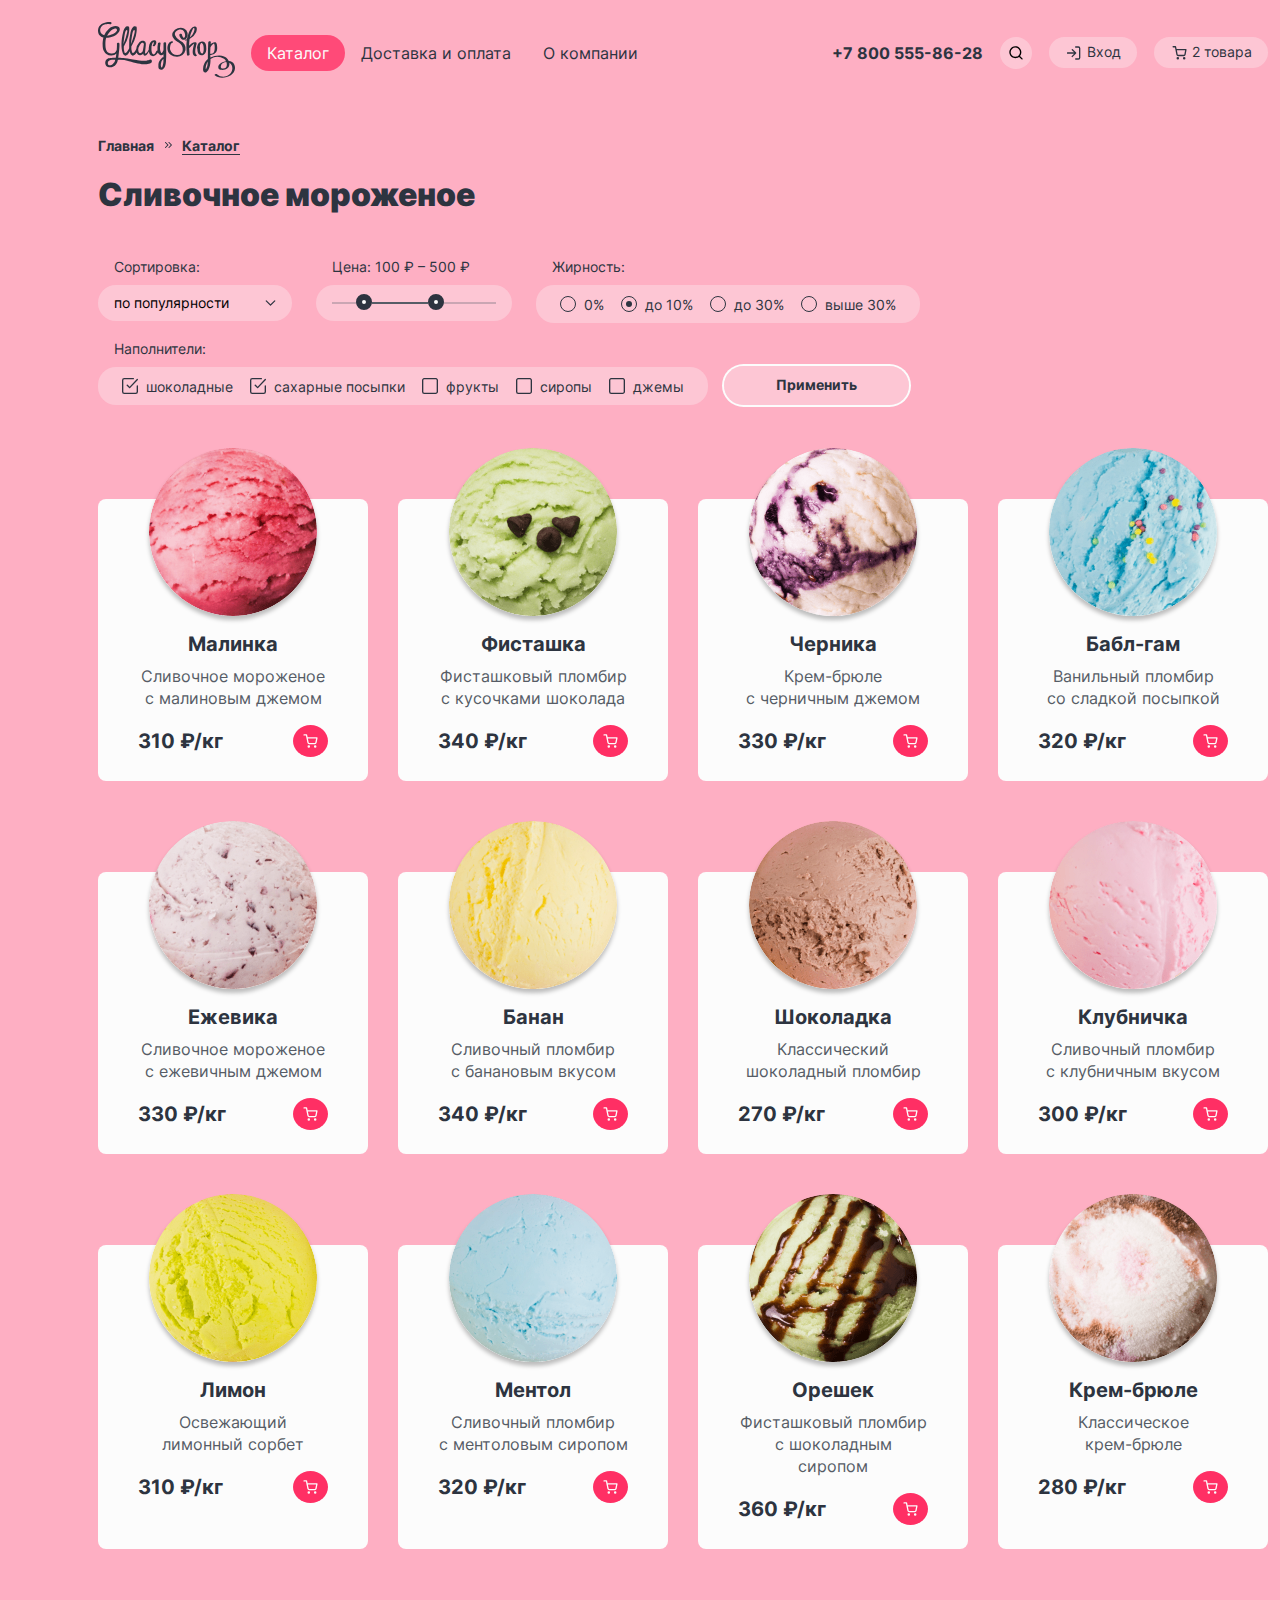
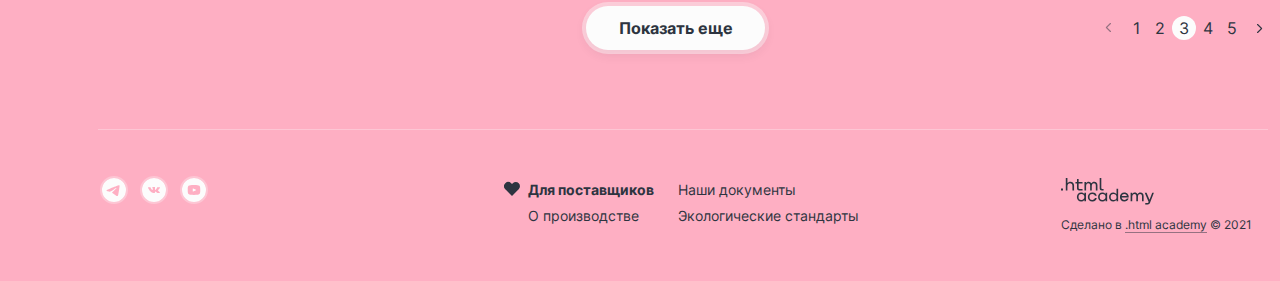
==== commit 0be5d2c3: "Доделки" ====
--- a/catalog.html
+++ b/catalog.html
@@ -27,6 +27,7 @@
                     </a>
                   </li>
                   <li class="catalog-popover-item">
+                    <!-- Для того, чтобы ссылка стала розового цвета, нужно добавить класс current для a navigation-user-link -->
                     <a class="catalog-popover-link" href="catalog.html">
                       Сливочное
                     </a>
@@ -78,8 +79,8 @@
                   </label>
                   <input class="input-search-popover" type="text" placeholder="Поиск по сайту">
                   <button class="search-popover-reset" type="reset">
-                    <svg class="search-popover-reset-icon" aria-hidden="true" focusable="false" width="10" height="10" viewBox="0 0 10 10" fill="none"
-                      xmlns="http://www.w3.org/2000/svg">
+                    <svg class="search-popover-reset-icon" aria-hidden="true" focusable="false" width="10" height="10"
+                      viewBox="0 0 10 10" fill="none" xmlns="http://www.w3.org/2000/svg">
                       <path fill-rule="evenodd" clip-rule="evenodd"
                         d="M9.8 1.14A.67.67 0 1 0 8.86.2L5 4.06 1.14.2a.67.67 0 1 0-.94.94L4.06 5 .2 8.86a.67.67 0 0 0 .94.94L5 5.94 8.86 9.8a.67.67 0 1 0 .94-.94L5.94 5 9.8 1.14Z"
                         fill="#2D3440" />
@@ -121,7 +122,7 @@
                       <a href="#" class="exit-popover-link">
                         Забыли пароль?
                       </a>
-                      <a href="#" class="exit-popover-link exit-popover-link-register">
+                      <a href="#" class="exit-popover-link">
                         Регистрация
                       </a>
                     </div>
@@ -155,11 +156,11 @@
                         <span class="popover-products-text">Малинка</span>
                         <span class="popover-products-description-price">1 кг х 310 ₽</span>
                       </div>
+                      <span class="popover-products-price">310 ₽</span>
                     </a>
-                    <span class="popover-products-price">310 ₽</span>
                     <button class="basket-popover-products-button">
-                      <svg class="basket-popover-products-icon" aria-hidden="true" focusable="false" width="10" height="10" viewBox="0 0 10 10" fill="none"
-                        xmlns="http://www.w3.org/2000/svg">
+                      <svg class="basket-popover-products-icon" aria-hidden="true" focusable="false" width="10"
+                        height="10" viewBox="0 0 10 10" fill="none" xmlns="http://www.w3.org/2000/svg">
                         <path fill-rule="evenodd" clip-rule="evenodd"
                           d="M9.8 1.14A.67.67 0 1 0 8.86.2L5 4.06 1.14.2a.67.67 0 1 0-.94.94L4.06 5 .2 8.86a.67.67 0 0 0 .94.94L5 5.94 8.86 9.8a.67.67 0 1 0 .94-.94L5.94 5 9.8 1.14Z"
                           fill="#2D3440" />
@@ -177,10 +178,11 @@
                         <span class="popover-products-text">Бабл-гам</span>
                         <span class="popover-products-description-price">1,5 кг х 320 ₽</span>
                       </div>
+                      <span class="popover-products-price">480 ₽</span>
                     </a>
-                    <span class="popover-products-price">480 ₽</span>
                     <button class="basket-popover-products-button">
-                      <svg class="basket-popover-products-icon" aria-hidden="true" focusable="false" width="10" height="10" viewBox="0 0 10 10" fill="none" xmlns="http://www.w3.org/2000/svg">
+                      <svg class="basket-popover-products-icon" aria-hidden="true" focusable="false" width="10"
+                        height="10" viewBox="0 0 10 10" fill="none" xmlns="http://www.w3.org/2000/svg">
                         <path fill-rule="evenodd" clip-rule="evenodd"
                           d="M9.8 1.14A.67.67 0 1 0 8.86.2L5 4.06 1.14.2a.67.67 0 1 0-.94.94L4.06 5 .2 8.86a.67.67 0 0 0 .94.94L5 5.94 8.86 9.8a.67.67 0 1 0 .94-.94L5.94 5 9.8 1.14Z"
                           fill="#2D3440" />
@@ -189,9 +191,11 @@
                     </button>
                   </li>
                 </ul>
-                <button class="basket-popover-products-design button">Оформить заказ
-                </button>
-                <span class="basket-popover-products-total-price">Итого: 790 ₽</span>
+                <div class="popover-products-container">
+                  <button class="basket-popover-products-design button">Оформить заказ
+                  </button>
+                  <span class="basket-popover-products-total-price">Итого: 790 ₽</span>
+                </div>
               </div>
               <!-- к div basket-popover-empty добавить класс active для появления поповера -->
               <!-- Раскоментировать basket-popover-empty и закоментировать basket-popover-products, чтобы появлялся поповер
@@ -205,7 +209,7 @@
           </ul>
         </nav>
       </header>
-      <main class="main-container main-inner">
+      <main class="main-container">
         <h1 class="visually-hidden">Каталог</h1>
         <header class="inner-header">
           <ul class="breadcrumbs">
@@ -234,10 +238,10 @@
                 <div class="range">
                   <div class="range-scale">
                     <div class="range-bar" style="left: 40px; width:56px">
-                      <button class="range-toggle min-toggle">
+                      <button class="range-toggle min-toggle" type="button">
                         <span class="visually-hidden">Изменить минимальную цену</span>
                       </button>
-                      <button class="range-toggle max-toggle">
+                      <button class="range-toggle max-toggle" type="button">
                         <span class="visually-hidden">Изменить максимальную цену</span>
                       </button>
                     </div>
@@ -281,14 +285,14 @@
               </fieldset>
             </div>
             <div class="catalod-wrapper">
-              <fieldset class="catalod-filter-group">
+              <fieldset class="catalod-filter-group-fill">
                 <legend class="catalod-filter-title">
                   Наполнители:
                 </legend>
                 <ul class="catalod-filter-list">
                   <li class="catalod-filter-item">
                     <label class="control-checkbox">
-                      <input class="visually-hidden control-input-checkbox" type="checkbox"  name="chocolte" checked>
+                      <input class="visually-hidden control-input-checkbox" type="checkbox" name="chocolte" checked>
                       <span class="control-mark-checkbox"></span>
                       <span class="control-label-checkbox">шоколадные</span>
                     </label>
@@ -384,8 +388,8 @@
               <h3 class="popular-item-title">
                 Черника
               </h3>
-              <p class="popular-item-text">Крем-брюле&nbsp;
-                с черничным джемом</p>
+              <p class="popular-item-text">Крем-брюле
+                с&nbsp;черничным джемом</p>
               <div class="popular-container">
                 <span class="popular-price">330 ₽/кг</span>
                 <button class="popular-button" type="button">
@@ -503,7 +507,7 @@
               <p class="popular-item-text">Сливочный пломбир с&nbsp;клубничным вкусом
               </p>
               <div class="popular-container">
-                <span class="popular-price">270 ₽/кг</span>
+                <span class="popular-price">300 ₽/кг</span>
                 <button class="popular-button" type="button">
                   <svg class="popular-icon" width="15" height="14" viewBox="0 0 15 14" fill="none"
                     xmlns="http://www.w3.org/2000/svg">
@@ -547,7 +551,7 @@
                 Ментол
               </h3>
               <p class="popular-item-text">Сливочный пломбир
-                &nbsp;с ментоловым сиропом
+              с&nbsp;ментоловым сиропом
               </p>
               <div class="popular-container">
                 <span class="popular-price">320 ₽/кг</span>
@@ -593,7 +597,7 @@
               <h3 class="popular-item-title">
                 Крем-брюле
               </h3>
-              <p class="popular-item-text">Классическое крем-брюле
+              <p class="popular-item-text">Классическое<br>крем-брюле
               </p>
               <div class="popular-container">
                 <span class="popular-price">280 ₽/кг</span>
@@ -610,7 +614,7 @@
             </li>
           </ul>
           <div class="popular-wrapper">
-            <button class="button popular-button-pagination button-link">Показать еще</button>
+            <button class="button popular-button-pagination button-link" type="button">Показать еще</button>
             <div class="pagination-wrapper">
               <a href="#" class="pagination-link-button pagination-prev">
                 <span class="visually-hidden">Предыдущая страница</span>
--- a/styles/styles.css
+++ b/styles/styles.css
@@ -60,6 +60,9 @@
 .container {
   margin: 0 auto;
   width: 1170px;
+  display: flex;
+  flex-direction: column;
+  flex-grow: 1;
 }
 
 .navigation {
@@ -111,6 +114,7 @@
   padding: 8px 16px;
   color: #fcfcfc;
   border-radius: 30px;
+  z-index: 2;
 }
 
 
@@ -161,7 +165,7 @@
   margin-top: 8px;
   left: 0;
   display: none;
-  z-index: 3;
+  z-index: 1;
 }
 
 .catalog-popover.active {
@@ -176,7 +180,8 @@
   height: 60px;
   background-color: transparent;
   left: 0;
-  top: -5px;
+  top: -9px;
+  z-index: -1;
 }
 
 
@@ -197,10 +202,17 @@
   padding: 6px 0 6px 16px;
 }
 
+
+
 .catalog-popover-item:first-child .catalog-popover-link {
   padding: 8px 0 12px 16px;
 }
 
+.catalog-popover-item:first-child .catalog-popover-link:hover,
+.catalog-popover-item:first-child .catalog-popover-link:active {
+  opacity: 0.5;
+}
+
 
 .catalog-popover-item:not(:first-child) .catalog-popover-link:hover {
   background-color: rgba(255, 203, 216, 1);
@@ -208,6 +220,14 @@
 
 .catalog-popover-item:not(:first-child) .catalog-popover-link:active {
   background-color: rgba(255, 119, 153, 1);
+}
+
+.catalog-popover-link:focus-visible {
+  outline: 2px solid rgba(45, 52, 64, 1);
+}
+
+.catalog-popover-link.current {
+  background-color: rgba(255, 74, 120, 1);
 }
 
 
@@ -283,11 +303,14 @@
 }
 
 .navigation-contacts:hover,
-.navigation-contacts:active {
+.navigation-contacts:active,
+.contacts-phone:hover,
+.contacts-phone:active {
   opacity: 0.5;
 }
 
-.navigation-contacts:focus {
+.navigation-contacts:focus,
+.contacts-phone:focus {
   outline: 2px solid rgba(45, 52, 64, 1);
 }
 
@@ -298,6 +321,7 @@
   background-color: rgba(252, 252, 252, 0.3);
   border-radius: 30px;
   color: #000000;
+  z-index: 3;
 }
 
 .navigation-user-search {
@@ -333,7 +357,7 @@
   width: 356px;
   padding: 24px 16px;
   display: none;
-  z-index: 5;
+  z-index: 2;
   box-shadow: 0 8px 16px 0 rgba(45, 52, 64, 0.12);
 }
 
@@ -346,7 +370,7 @@
   content: "";
   width: 100%;
   height: 60px;
-  background-color: red;
+  background-color: transparent;
   left: 0;
   top: -10px;
   z-index: -1;
@@ -359,11 +383,35 @@
 .input-search-popover {
   width: 100%;
   padding: 14px 16px;
-  border: 1px solid rgba(185, 185, 185, 1);
+  box-shadow: 0 0 0 1px rgba(185, 185, 185, 1);
   border-radius: 4px;
   font-size: 16px;
   font-family: inherit;
   line-height: 20px;
+  border: none;
+}
+
+.input-fix:hover {
+  box-shadow: 0 0 0 1px rgba(45, 52, 64, 1);
+  color: rgba(45, 52, 64, 1);
+}
+
+.input-fix:focus {
+  box-shadow: 0 0 0 2px rgba(45, 52, 64, 1);
+  color: rgba(45, 52, 64, 1);
+  outline: none;
+}
+
+.input-fix:disabled {
+  pointer-events: none;
+  background-color: rgba(231, 231, 231, 1);
+  box-shadow: 0 0 0 1px rgba(185, 185, 185, 1);
+  color: rgba(45, 52, 64, 1);
+}
+
+.input-fix.error {
+  outline: 1px solid rgba(234, 84, 84, 1);
+  box-shadow: none;
 }
 
 .input-search-popover::placeholder {
@@ -408,17 +456,19 @@
 
 .navigation-user-link-exit,
 .navigation-user-link-basket {
-  padding: 6px 16px 6px 38px;
+  padding: 5px 16px 6px 38px;
   background-color: rgba(252, 252, 252, 0.3);
   border-radius: 30px;
 }
 
 .navigation-user-link-basket {
   position: relative;
+  z-index: 3;
 }
 
 .navigation-user-link-exit {
   position: relative;
+  z-index: 5;
 }
 
 
@@ -442,7 +492,7 @@
   top: 100%;
   margin-top: 8px;
   display: none;
-  z-index: 5;
+  z-index: 4;
   box-shadow: 0 15px 40px 0 rgba(45, 52, 64, 0.12);
 }
 
@@ -458,6 +508,7 @@
   background-color: transparent;
   left: 0;
   top: -10px;
+  z-index: -1;
 }
 
 .exit-popover-wrapper:not(:last-child) {
@@ -477,7 +528,8 @@
 
 .exit-popover-input {
   width: 100%;
-  border: 1px solid rgba(185, 185, 185, 1);
+  box-shadow: 0 0 0 1px rgba(185, 185, 185, 1);
+  border: none;
   border-radius: 4px;
   padding: 14px 16px;
   font-family: inherit;
@@ -528,7 +580,7 @@
 
 .exit-popover-container {
   display: grid;
-  grid-template-columns: minmax(113px, 120px) 113px;
+  grid-template-columns: 113px 1fr;
   column-gap: 23px;
   align-items: center;
 }
@@ -543,14 +595,21 @@
   display: block;
   text-decoration: none;
   color: inherit;
-  grid-column: 2/3;
+  align-self: flex-start;
   font-size: 14px;
   line-height: 20px;
 }
 
-.exit-popover-link-register {
-  align-self: flex-start;
-}
+.exit-popover-link:hover,
+.exit-popover-link:active {
+  opacity: 0.5;
+}
+
+.exit-popover-link:focus {
+  outline: 2px solid rgba(45, 52, 64, 1);
+}
+
+
 
 .exit-popover-link::after {
   position: absolute;
@@ -603,7 +662,7 @@
   margin-top: 8px;
   border-radius: 4px;
   box-shadow: 0 15px 40px 0 rgba(45, 52, 64, 0.12);
-  z-index: 7;
+  z-index: 4;
   display: none;
 }
 
@@ -656,6 +715,15 @@
   color: #2d3440;
 }
 
+.basket-popover-products-link:hover,
+.basket-popover-products-link:active {
+  opacity: 0.5;
+}
+
+.basket-popover-products-link:focus {
+  outline: 2px solid rgba(45, 52, 64, 1);
+}
+
 .basket-popover-products-image {
   margin-right: 16px;
 }
@@ -707,6 +775,15 @@
   padding: 0;
 }
 
+.basket-popover-products-button:hover,
+.basket-popover-products-button:active {
+  opacity: 0.5;
+}
+
+.basket-popover-products-button:focus {
+  outline: 2px solid rgba(45, 52, 64, 1);
+}
+
 .basket-popover-products-icon {
   position: absolute;
   top: 0;
@@ -714,6 +791,12 @@
   right: 0;
   bottom: 0;
   margin: auto;
+}
+
+.popover-products-container {
+  display: grid;
+  grid-template-columns: 1fr 147px;
+  align-items: center;
 }
 
 .basket-popover-products-design {
@@ -761,11 +844,10 @@
   font-size: 18px;
   font-weight: 700;
   line-height: 22px;
-}
-
-.basket-popover-products-total-price {
-  margin-left: 27px;
-}
+  justify-self: end;
+}
+
+
 
 /* basket-popover-empty */
 
@@ -780,7 +862,7 @@
   border-radius: 4px;
   box-shadow: 0 15px 40px 0 rgba(45, 52, 64, 0.12);
   display: none;
-  z-index: 5;
+  z-index: 1;
 }
 
 .basket-popover-empty.active {
@@ -815,46 +897,68 @@
 
 .slider {
   position: relative;
-  margin-bottom: 49px;
+  margin-bottom: 81px;
 }
 
 .slider-list {
-  display: flex;
-  margin: 0;
-  padding: 0;
+  display: grid;
+  grid-template-columns: 822px 100px 100px;
+  column-gap: 39px;
+  align-items: center;
+  margin: 0 0 2px;
+  padding: 14px 0 0 70px;
   list-style-type: none;
 }
 
+.slider-active {
+  grid-column: 1/2;
+  grid-row: 1/2;
+  display: flex;
+  flex-wrap: wrap;
+  align-items: center;
+}
+
+
 .slider-item {
-  display: flex;
-
-}
-
-.slider-item:first-child {
-  margin-right: 62px;
-}
+  grid-row: 1/2;
+}
+
+
+.slider-active + .slider-item {
+  grid-column: 2/3;
+}
+
 
 .slider-container {
   display: none;
-  width: 540px;
-  padding: 130px 0 0 70px;
-}
-
-.slider-item.active .slider-container {
+  max-width: 472px;
+  margin-right: 23px;
+  padding-top: 6px;
+}
+
+.slider-active .slider-container {
   display: block;
 }
+
+.slider-item:not(:first-child) {
+  display: flex;
+  padding-top: 11px;
+}
+
 
 .slider-title {
   font-size: 36px;
   font-weight: 900;
   line-height: 46px;
-  margin: 0 0 24px 0;
+  margin: 0 0 25px 0;
+  max-width: 470px;
 }
 
 .slider-text {
   font-size: 18px;
   line-height: 24px;
-  margin: 0 0 48px 0;
+  margin: 0 0 48px;
+  max-width: 414px;
 }
 
 .slider-link {
@@ -902,26 +1006,43 @@
   pointer-events: none;
 }
 
-.slider-item.active .slider-container-img {
-  transform: scale(1);
-}
 
 .slider-container-img {
   position: relative;
-  transform: scale(0.32);
-  padding: 16px 21px 26px 21px;
+  z-index: 1;
+  width: 100px;
+  height: 150px;
+}
+
+.slider-active .slider-container-img {
+  position: relative;
+  z-index: 1;
+  width: 306px;
+  height: 507px;
 }
 
 .slider-container-img::after {
   content: "";
   position: absolute;
-  width: 312px;
-  height: 312px;
-  left: 20px;
-  top: 114px;
+  width: 100px;
+  height: 100px;
+  left: 0;
+  top: 24px;
   background-color: rgba(255, 203, 216, 1);
   border-radius: 50%;
   z-index: -1;
+}
+
+.slider-active .slider-container-img::after {
+  width: 312px;
+  height: 312px;
+  top: 102px;
+}
+
+.slider-container-img .slider-image {
+  width: 100%;
+  height: 100%;
+  object-fit: contain;
 }
 
 .slider-controls {
@@ -931,7 +1052,8 @@
   width: 346px;
   right: 281px;
   top: 50%;
-  transform: translateY(-35px);
+  transform: translateY(-18px);
+  z-index: 2;
 }
 
 .slider-controls-button {
@@ -945,7 +1067,6 @@
   padding: 0;
   border-radius: 50%;
   color: #fcfcfc;
-  background-clip: padding-box;
   transition: 0.3s ease-in;
 }
 
@@ -969,7 +1090,8 @@
 }
 
 .slider-controls-button:disabled {
-  opacity: 0.4;
+  background-color: rgba(231, 231, 231, 1);
+  color: rgba(185, 185, 185, 0.4);
   pointer-events: none;
 }
 
@@ -1040,11 +1162,14 @@
   border: none;
 }
 
+.slider-pagination-button:focus-visible {
+  outline: none;
+}
+
 .slider-pagination-button:focus-visible:not(.slider-pagination-button-current) {
   border: 1px solid rgba(45, 52, 64, 1);
-  outline: none;
-}
-
+
+}
 
 
 .footer-social-list {
@@ -1163,43 +1288,11 @@
 
 .raspberry-text,
 .marshmello-text {
-  max-width: 328px;
+  max-width: 323px;
   margin: 0 0 28px;
-}
-
-/* .button {
-  display: inline-block;
-  padding: 12px 32px;
-  box-shadow: 0 0 0 4px rgba(252, 252, 252, 0.4),
-    0 4px 12px 0 rgba(45, 52, 64, 0.1);
-  background-clip: padding-box;
-  text-align: center;
-  cursor: pointer;
-  transition: 0.3s;
-}
-
-.button-link:hover {
-  background-color: rgba(252, 252, 252, 0.4);
-  box-shadow: 0 0 0 4px rgba(252, 252, 252, 1);
-}
-
-.button-link:active {
-  background-color: rgba(252, 252, 252, 1);
-  box-shadow: 0 0 0 2px rgba(45, 52, 64, 1);
-}
-
-.button-link:focus-visible {
-  background-color: rgba(252, 252, 252, 0.5);
-  box-shadow: 0 0 0 2px rgba(45, 52, 64, 1);
-  outline: none;
-}
-
-
-.button-link[aria-disabled="true"] {
-  background-color: rgba(231, 231, 231, 1);
-  color: rgba(185, 185, 185, 1);
-  pointer-events: none;
-} */
+  font-size: 16px;
+}
+
 
 .order-link {
   background-color: rgba(252, 252, 252, 1);
@@ -1404,25 +1497,29 @@
   margin: 0;
   padding-left: 64px;
   color: #565c66;
-}
-
-.ice {
   position: relative;
 }
 
-.ice::after {
-  position: absolute;
-  content: "";
+.advantages-circle {
+  position: absolute;
   width: 48px;
   height: 48px;
   border: 2px solid rgba(45, 52, 64, 1);
   border-radius: 50%;
   top: 0;
   left: 0;
-  background-image: url("../images/wafer/ice.svg");
-  background-position: center;
-  background-repeat: no-repeat;
-  background-size: 32px 32px;
+  padding: 0;
+}
+
+.advantages-icon {
+  position: absolute;
+  content: "";
+  top: 0;
+  left: 0;
+  bottom: 0;
+  right: 0;
+  margin: auto;
+
 }
 
 .leaf {
@@ -1496,7 +1593,6 @@
   background-repeat: no-repeat;
   background-position: center;
   background-size: cover;
-
   border-radius: 16px;
 }
 
@@ -1508,7 +1604,7 @@
 }
 
 .blog-link:hover,
-:active:focus {
+.blog-link:active {
   opacity: 0.7;
 }
 
@@ -1548,8 +1644,6 @@
   text-decoration: none;
   color: rgba(252, 252, 252, 1);
   line-height: 20px;
-  width: 100%;
-  max-width: 155px;
   border: none;
 }
 
@@ -1576,8 +1670,9 @@
 }
 
 .subscription-button:disabled {
-  background-color: rgba(231, 231, 231, 1);
-  color: rgba(185, 185, 185, 1);
+  background-color: rgba(185, 185, 185, 1);
+  color: rgba(86, 92, 102, 1);
+  box-shadow: 0 0 0 4px rgba(185, 185, 185, 0.3);
   pointer-events: none;
 }
 
@@ -1587,7 +1682,10 @@
   padding: 6px;
   background-color: #edf1f5;
   border-radius: 16px;
-  background-image: repeating-linear-gradient(-45deg, transparent, transparent 11px, #69a9ff 11px, #69a9ff 21px, transparent 21px, transparent 31px, #FF2F64 31px, #FF2F64 41px);
+  background-image: url("../images/subscription.png");
+  background-position: center;
+  background-size: cover;
+  background-repeat: no-repeat;
 }
 
 .subscription-wrapper {
@@ -1602,12 +1700,12 @@
   margin: 0;
   margin-bottom: 42px;
   color: rgba(86, 92, 102, 1);
-  font-size: 15px;
+  font-size: 16px;
 }
 
 .subscription-form {
   display: grid;
-  grid-template-columns: 1fr minmax(155px, 160px);
+  grid-template-columns: 1fr 154px;
   column-gap: 17px;
 }
 
@@ -1615,7 +1713,8 @@
   flex-grow: 1;
   border-radius: 4px;
   padding: 14px 16px;
-  border: 1px solid #b9b9b9;
+  box-shadow: 0 0 0 1px rgba(185, 185, 185, 1);
+  border: none;
   font-size: 16px;
   font-family: "Inter", "Arial", sans-serif;
   font-weight: 400;
@@ -1638,26 +1737,27 @@
   background-position: center;
   background-repeat: no-repeat;
   background-size: cover;
-  padding: 64px 64px 64px 100px;
+  padding: 67px 64px 66px 100px;
   border-radius: 16px;
   margin-bottom: 80px;
 }
 
 .delivery-title {
   max-width: 356px;
-  margin: 0;
-  margin-bottom: 24px;
+  margin: 7px 0 24px -13px;
 }
 
 .delivery-text {
   max-width: 371px;
   margin: 0;
   color: rgba(86, 92, 102, 1);
+  font-size: 15px;
+
 }
 
 .delivery-container {
   background-color: #fcfcfc;
-  padding: 40px;
+  padding: 41px;
   border-radius: 8px;
   box-shadow: 0 15px 40px 0 rgba(45, 52, 64, 0.12);
 }
@@ -1666,6 +1766,8 @@
   margin: 0;
   margin-bottom: 32px;
   color: rgba(86, 92, 102, 1);
+  font-size: 15px;
+  max-width: 380px;
 }
 
 .delivery-form {
@@ -1679,6 +1781,7 @@
   grid-template-columns: 117px 287px;
   column-gap: 16px;
   margin-bottom: 20px;
+  align-items: end;
 }
 
 .date-wrapper,
@@ -1692,6 +1795,7 @@
 .date-button {
   margin-bottom: 8px;
   display: flex;
+  align-self: flex-start;
   align-items: center;
   position: relative;
 }
@@ -1728,8 +1832,7 @@
   line-height: 16px;
   width: 162px;
   box-shadow: 0 2px 12px 0 rgba(173, 152, 143, 0.18);
-  right: 0;
-  margin-right: -109px;
+  left: 115%;
   top: -9px;
   border-radius: 1px;
   border: 1px solid rgba(185, 185, 185, 1);
@@ -1745,8 +1848,8 @@
   line-height: 16px;
   width: 162px;
   box-shadow: 0 2px 12px 0 rgba(173, 152, 143, 0.18);
-  left: 0;
-  margin-left: 76px;
+  left: 100%;
+  margin-left: 9px;
   top: -9px;
   border-radius: 1px;
   border: 1px solid rgba(185, 185, 185, 1);
@@ -1765,7 +1868,7 @@
   background-color: #fcfcfc;
   top: 14px;
   left: -6px;
-  box-shadow: 0 2px 12px 0 rgba(173, 152, 143, 0.18);
+
 }
 
 .tooltip-text::after {
@@ -1779,7 +1882,6 @@
   background-color: #fcfcfc;
   top: 14px;
   left: -6px;
-  box-shadow: 0 2px 12px 0 rgba(173, 152, 143, 0.18);
 }
 
 .tooltip:hover + .tooltip-text {
@@ -1797,9 +1899,10 @@
 
 .form-input {
   font-family: "Inter", "Arial", sans-serif;
-  padding: 14px 16px;
+  padding: 13px 16px;
   border-radius: 4px;
-  border: 1px solid rgba(185, 185, 185, 1);
+  box-shadow: 0 0 0 1px rgba(185, 185, 185, 1);
+  border: none;
   font-size: 16px;
   line-height: 20px;
   font-weight: 400;
@@ -1812,23 +1915,7 @@
 
 .form-wrapper {
   width: 100%;
-  margin-bottom: 28px;
-}
-
-.subscription-button {
-  font-family: "Inter", "Arial", sans-serif;
-  font-weight: 700;
-  font-size: 16px;
-  padding: 12px 32px;
-  box-shadow: 0 0 0 4px rgba(255, 47, 100, 0.3);
-  background-color: #ff2f64;
-  border-radius: 26px;
-  text-decoration: none;
-  color: rgba(252, 252, 252, 1);
-  line-height: 20px;
-  width: 100%;
-  max-width: 160px;
-  border: none;
+  margin-bottom: 33px;
 }
 
 .form-button:hover {
@@ -1863,7 +1950,7 @@
   background-size: cover;
   background-repeat: no-repeat;
   background-position: center;
-  padding: 64px 0 64px 64px;
+  padding: 64px 0 67px 64px;
   border-radius: 16px;
 }
 
@@ -1877,8 +1964,9 @@
 
 .contact-title {
   color: #565c66;
-  margin: 0 0 12px 0;
+  margin: 0 0 11px 0;
   font-weight: 400;
+  font-size: 15px;
 }
 
 .contacts-address-text {
@@ -1891,17 +1979,17 @@
 
 .contacts-phone {
   text-decoration: none;
-  font-size: 20px;
+  font-size: 19px;
   font-weight: 900;
   line-height: 24px;
   color: inherit;
 }
 
 .contacts-address-text-small {
-  font-size: 14px;
+  font-size: 13px;
   line-height: 20px;
   color: #565c66;
-  margin: 0 0 28px 0;
+  margin: 0 0 32px 0;
 }
 
 .contact-link {
@@ -1911,8 +1999,6 @@
   text-decoration: none;
   line-height: 20px;
   font-weight: 700;
-  width: 100%;
-  max-width: 258px;
   color: rgba(252, 252, 252, 1);
 }
 
@@ -1936,19 +2022,24 @@
 }
 
 .contact-link [aria-disabled="true"] {
-  background-color: rgba(231, 231, 231, 1);
-  color: rgba(185, 185, 185, 1);
+  background-color: rgba(185, 185, 185, 1);
+  color: rgba(86, 92, 102, 1);
+  box-shadow: 0 0 0 4px rgba(185, 185, 185, 0.3);
   pointer-events: none;
-
-}
+}
+
 
 /* footer */
 
 .page-footer {
   display: grid;
-  grid-template-columns: 200px 1fr 200px;
+  grid-template-columns: 200px 1fr 193px;
   padding: 48px 14px 48px 4px;
   align-items: start;
+}
+
+.page-footer-index {
+  padding-top: 42px;
 }
 
 .footer-social-list {
@@ -1957,7 +2048,6 @@
   list-style-type: none;
   margin: 0;
   padding: 0;
-
 }
 
 .footer-social-item:not(:last-child) {
@@ -2019,7 +2109,7 @@
 .footer-menu-list {
   display: grid;
   grid-template-columns: 150px 206px;
-  row-gap: 8px;
+  row-gap: 4px;
   list-style-type: none;
   margin: 0;
   padding: 0;
@@ -2049,6 +2139,21 @@
   color: inherit;
 }
 
+.footer-menu-link:hover,
+.footer-menu-link:active,
+.copyright-logo-small:hover,
+.copyright-logo-small:active,
+.copyright-link:hover,
+.copyright-link:active {
+  opacity: 0.5;
+}
+
+.footer-menu-link:focus,
+.copyright-link:focus,
+.copyright-logo-small:focus {
+  outline: 2px solid rgba(45, 52, 64, 1);
+}
+
 
 .footer-menu-link-heart {
   font-size: 14px;
@@ -2059,7 +2164,7 @@
 
 .copyright-link {
   display: inline-block;
-  margin-bottom: 14px;
+  margin-bottom: 7px;
   color: rgba(45, 52, 64, 1);
 }
 
@@ -2076,14 +2181,127 @@
   border-bottom: 1px solid rgba(45, 52, 64, 0.5);
 }
 
+/* modal */
+
+
+.modal-container {
+  position: fixed;
+  top: 0;
+  left: 0;
+  right: 0;
+  bottom: 0;
+  width: 100%;
+  height: 100%;
+  background-color: rgba(45, 52, 64, 0.3);
+  z-index: 10;
+  display: none;
+}
+
+.modal-open {
+  display: flex;
+}
+
+.modal {
+  position: relative;
+  margin: auto;
+  width: 570px;
+  padding: 65px 64px 62px 64px;
+  border-radius: 8px;
+  box-shadow: 0 15px 40px 0 rgba(45, 52, 64, 0.12);
+  background-color: #fcfcfc;
+}
+
+
+.modal-form {
+  display: flex;
+  flex-direction: column;
+}
+
+
+.modal-close-button {
+  position: absolute;
+  width: 20px;
+  height: 20px;
+  display: flex;
+  border: none;
+  background-color: transparent;
+  padding: 0;
+  fill: rgba(0, 0, 0, 1);
+  top: 32px;
+  right: 32px;
+  cursor: pointer;
+}
+
+.modal-close-button:hover,
+.modal-close-button:active {
+  opacity: 0.5;
+}
+
+.modal-close-button:focus {
+  outline: 2px solid rgba(45, 52, 64, 1);
+}
+
+
+.modal-title {
+  font-size: 24px;
+  line-height: 30px;
+  color: inherit;
+  margin: 0 0 31px;
+}
+
+.modal-close-icon {
+  top: 0;
+  left: 0;
+  right: 0;
+  bottom: 0;
+  margin: auto;
+}
+
+.modal-field {
+  margin: 0 0 16px;
+}
+
+.modal-field:last-of-type {
+  margin-bottom: 27px;
+}
+
+.modal-input {
+  padding: 14px 16px;
+  font-size: 16px;
+  line-height: 20px;
+  box-shadow: 0 0 0 1px rgba(185, 185, 185, 1);
+  border-radius: 4px;
+  width: 100%;
+  font-family: "Inter", "Arial", sans-serif;
+  border: none;
+}
+
+.modal-input::placeholder {
+  color: rgba(185, 185, 185, 1);
+}
+
+.modal-textarea {
+  resize: none;
+}
+
+.modal .button {
+  margin-left: auto;
+}
+
+.modal-input:not(::placeholder-shown) {
+  color: rgba(45, 52, 64, 1);
+}
+
+
+
 /* catalog */
 
 .page-header-catalog {
-  margin-bottom: 32px;
+  margin-bottom: 25px;
 }
 
 .inner-header {
-  margin-bottom: 40px;
+  margin-bottom: 39px;
 }
 
 .breadcrumbs {
@@ -2097,7 +2315,6 @@
 
 .breadcrumbs-item:not(:last-child) {
   margin-right: 28px;
-
 }
 
 .breadcrumbs-item {
@@ -2134,6 +2351,15 @@
   border-bottom: 1px solid rgba(45, 52, 64, 1);
 }
 
+.breadcrumbs-link:hover,
+.breadcrumbs-link:active {
+  opacity: 0.5;
+}
+
+.breadcrumbs-link:focus {
+  outline: 2px solid rgba(45, 52, 64, 1);
+}
+
 .breadcrumbs-title {
   margin: 0;
   font-size: 32px;
@@ -2142,11 +2368,12 @@
 }
 
 .catalod-filter {
-  margin-bottom: 91px;
+  margin-bottom: 94px;
 }
 
 .catalod-wrapper {
   display: flex;
+  flex-wrap: wrap;
 }
 
 .catalod-wrapper:not(:last-child) {
@@ -2156,6 +2383,14 @@
 .catalod-filter-group {
   margin: 0;
   padding: 0;
+  border: none;
+}
+
+.catalod-filter-group-fill {
+  margin: 0;
+  padding: 0;
+  list-style-type: none;
+  margin-right: 16px;
   border: none;
 }
 
@@ -2188,6 +2423,15 @@
   background-size: 11px 6px;
 }
 
+.catalod-select:hover {
+  background-color: rgba(252, 252, 252, 0.5);
+}
+
+.catalod-select:focus {
+  box-shadow: inset 0 0 0 2px rgba(252, 252, 252, 1);
+  outline: none;
+}
+
 .range {
   padding: 17px 16px 17px 16px;
   background-color: rgba(252, 252, 252, 0.3);
@@ -2221,6 +2465,22 @@
   padding: 0%;
 }
 
+.range-toggle:hover {
+  border: 6px solid rgba(252, 252, 252, 1);
+  background-color: rgba(45, 52, 64, 1);
+}
+
+.range-toggle:active {
+  border: 8px solid rgba(45, 52, 64, 1);
+}
+
+.range-toggle:focus-visible {
+  border: 6px solid rgba(252, 252, 252, 1);
+  background-color: rgba(45, 52, 64, 1);
+  box-shadow: 0 0 0 2px rgba(45, 52, 64, 1);
+  outline: none;
+}
+
 .min-toggle {
   left: -16px;
   top: 0;
@@ -2245,7 +2505,7 @@
 }
 
 .catalod-filter-item:not(:last-child) {
-  margin-right: 16px;
+  margin-right: 17px;
 }
 
 .control-checkbox {
@@ -2271,7 +2531,7 @@
 }
 
 
- .control-input-radio + .control-mark {
+.control-input-radio + .control-mark {
   border-radius: 50%;
 }
 
@@ -2289,11 +2549,11 @@
   border-radius: 50%;
 }
 
-.control-input-radio:checked:hover + .control-mark::before{
-  background-color:#fcfcfc
-}
-
-.control-input-radio:checked:disabled + .control-mark::before{
+.control-input-radio:checked:hover + .control-mark::before {
+  background-color: #fcfcfc
+}
+
+.control-input-radio:checked:disabled + .control-mark::before {
   opacity: 50%;
   background-color: rgba(45, 52, 64, 0.5);
 }
@@ -2360,10 +2620,7 @@
   font-family: "Inter", "Arial", sans-serif;
   line-height: 20px;
   font-weight: 700;
-  width: 100%;
-  max-width: 189px;
-  background-clip: padding-box;
-  padding: 8px 52px;
+    padding: 9px 52px 10px;
 }
 
 .catalod-filter-button:hover {
@@ -2402,10 +2659,11 @@
 
 .popular-wrapper {
   display: grid;
-  grid-template-columns: 1fr 187px 1fr;
+  grid-template-columns: 488px 179px 1fr;
   align-items: center;
   justify-content: end;
-  padding: 41px 0 41px;
+  padding: 41px 0 79px;
+  border-bottom: 1px solid rgba(252, 252, 252, 0.3);
 }
 
 .popular-button-pagination {
@@ -2418,10 +2676,37 @@
   font-family: "Inter", "Arial", sans-serif;
   line-height: 20px;
   font-weight: 700;
-  width: 100%;
-  max-width: 187px;
   grid-column: 2/3;
-}
+  box-shadow: 0 0 0 4px rgb(252 252 252 / 40%),
+    0 4px 12px 0 rgb(45 52 64 / 10%);
+  transition: 0.3s ease-in;
+}
+
+.popular-button-pagination:hover {
+  background-color: rgba(252, 252, 252, 0.4);
+  box-shadow: 0 0 0 4px rgb(252 252 252),
+    0 4px 12px 0 rgb(45 52 64 / 10%);
+}
+
+.popular-button-pagination:active {
+  background-color: rgba(252, 252, 252, 1);
+  box-shadow: 0 0 0 2px rgb(45 52 64),
+    0 4px 12px 0 rgb(45 52 64 / 10%);
+}
+
+.popular-button-pagination:focus-visible {
+  background-color: rgba(252, 252, 252, 0.5);
+  box-shadow: 0 0 0 2px rgb(45 52 64),
+    0 4px 12px 0 rgb(45 52 64 / 10%);
+  outline: none;
+}
+
+.popular-button-pagination:disabled {
+  background-color: rgba(231, 231, 231, 1);
+  color: rgba(185, 185, 185, 0.4);
+  pointer-events: none;
+}
+
 
 .pagination-wrapper {
   display: flex;
@@ -2435,6 +2720,16 @@
   min-width: 16px;
   min-height: 16px;
 }
+
+.pagination-link-button:hover,
+.pagination-link-button:active {
+  opacity: 0.5;
+}
+
+.pagination-link-button:focus {
+  outline: 2px solid rgba(45, 52, 64, 1);
+}
+
 
 .pagination-prev {
   margin-right: 8px;
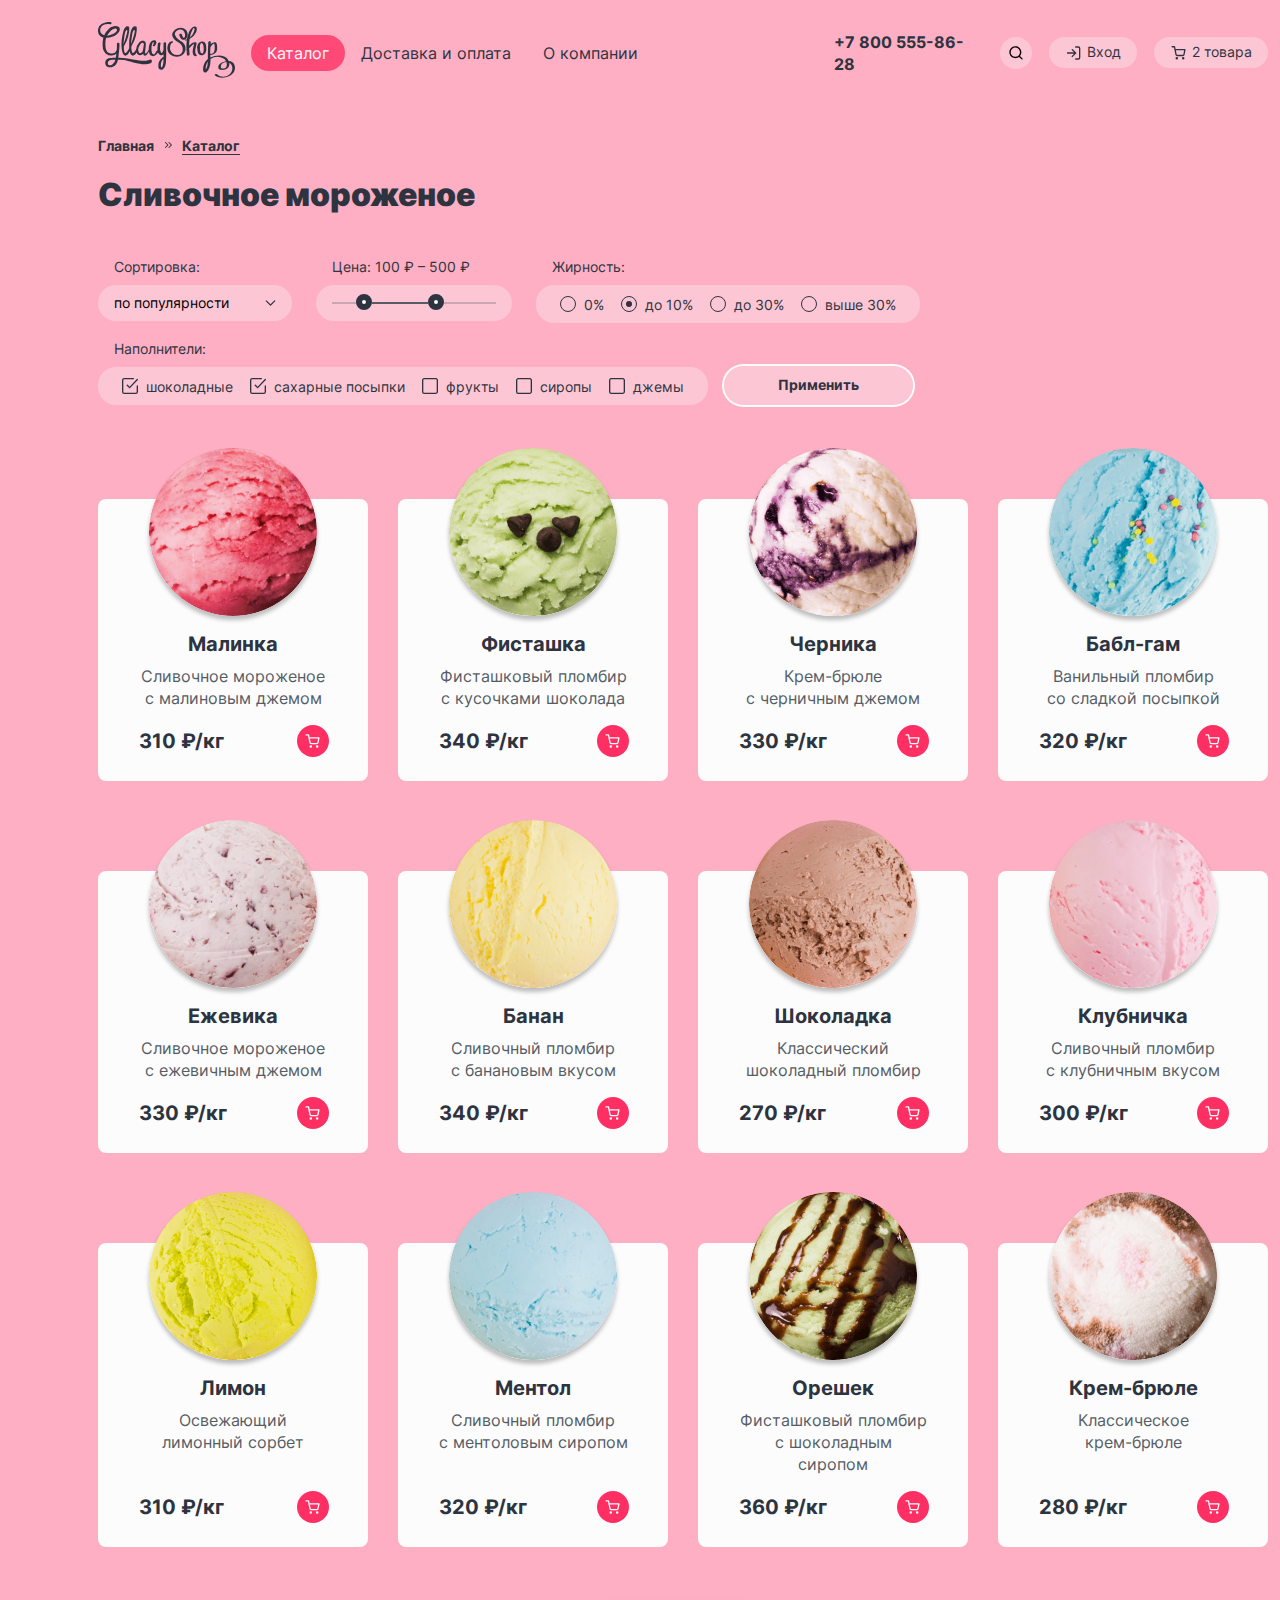
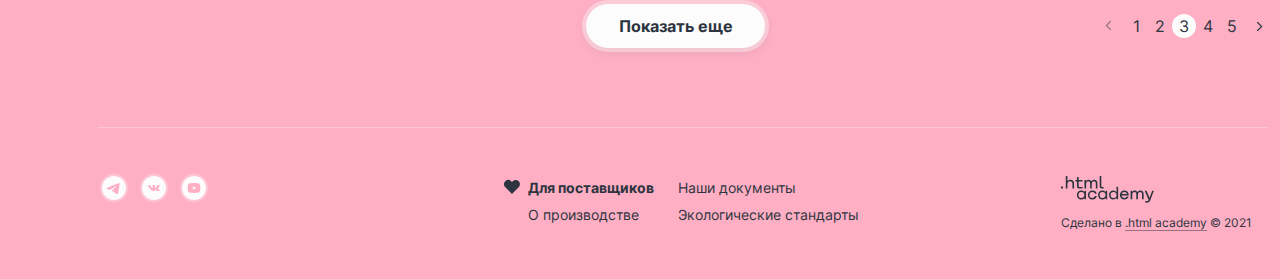
==== commit feb42aba: "добавляет последние правки" ====
--- a/catalog.html
+++ b/catalog.html
@@ -8,7 +8,7 @@
     <link rel="icon" type="image/png" href="images/favicon-32x32.png">
   </head>
 
-  <body>
+  <body class="pink">
     <div class="container">
       <header class="page-header page-header-catalog">
         <nav class="navigation">
@@ -27,8 +27,7 @@
                     </a>
                   </li>
                   <li class="catalog-popover-item">
-                    <!-- Для того, чтобы ссылка стала розового цвета, нужно добавить класс current для a navigation-user-link -->
-                    <a class="catalog-popover-link" href="catalog.html">
+                    <a class="catalog-popover-link current" href="catalog.html">
                       Сливочное
                     </a>
                   </li>
@@ -192,8 +191,8 @@
                   </li>
                 </ul>
                 <div class="popover-products-container">
-                  <button class="basket-popover-products-design button">Оформить заказ
-                  </button>
+                  <a class="basket-popover-products-design button" href="#">Оформить заказ
+                  </a>
                   <span class="basket-popover-products-total-price">Итого: 790 ₽</span>
                 </div>
               </div>
@@ -347,7 +346,7 @@
               <div class="popular-container">
                 <span class="popular-price">310 ₽/кг</span>
                 <button class="popular-button" type="button">
-                  <svg class="popular-icon" width="15" height="14" viewBox="0 0 15 14" fill="none"
+                  <svg class="popular-icon" aria-hidden="true" focusable="false" width="15" height="14" viewBox="0 0 15 14" fill="none"
                     xmlns="http://www.w3.org/2000/svg">
                     <path fill-rule="evenodd" clip-rule="evenodd"
                       d="M1.17.25a.67.67 0 1 0 0 1.33h1.77l.47 2.34v.05l.97 4.84a1.83 1.83 0 0 0 1.82 1.46h5.62a1.83 1.83 0 0 0 1.82-1.46V8.8l.93-4.86a.67.67 0 0 0-.66-.8h-9.3L4.14.8a.67.67 0 0 0-.66-.54H1.17Zm4.52 8.3-.81-4.07h8.23l-.78 4.07a.5.5 0 0 1-.49.4H6.18a.5.5 0 0 1-.49-.4ZM4.56 12.5a1.25 1.25 0 1 1 2.49 0 1.25 1.25 0 0 1-2.5 0Zm6.37 0a1.25 1.25 0 1 1 2.5 0 1.25 1.25 0 0 1-2.5 0Z"
@@ -369,7 +368,7 @@
               <div class="popular-container">
                 <span class="popular-price">340 ₽/кг</span>
                 <button class="popular-button" type="button">
-                  <svg class="popular-icon" width="15" height="14" viewBox="0 0 15 14" fill="none"
+                  <svg class="popular-icon" aria-hidden="true" focusable="false" width="15" height="14" viewBox="0 0 15 14" fill="none"
                     xmlns="http://www.w3.org/2000/svg">
                     <path fill-rule="evenodd" clip-rule="evenodd"
                       d="M1.17.25a.67.67 0 1 0 0 1.33h1.77l.47 2.34v.05l.97 4.84a1.83 1.83 0 0 0 1.82 1.46h5.62a1.83 1.83 0 0 0 1.82-1.46V8.8l.93-4.86a.67.67 0 0 0-.66-.8h-9.3L4.14.8a.67.67 0 0 0-.66-.54H1.17Zm4.52 8.3-.81-4.07h8.23l-.78 4.07a.5.5 0 0 1-.49.4H6.18a.5.5 0 0 1-.49-.4ZM4.56 12.5a1.25 1.25 0 1 1 2.49 0 1.25 1.25 0 0 1-2.5 0Zm6.37 0a1.25 1.25 0 1 1 2.5 0 1.25 1.25 0 0 1-2.5 0Z"
@@ -393,7 +392,7 @@
               <div class="popular-container">
                 <span class="popular-price">330 ₽/кг</span>
                 <button class="popular-button" type="button">
-                  <svg class="popular-icon" width="15" height="14" viewBox="0 0 15 14" fill="none"
+                  <svg class="popular-icon" aria-hidden="true" focusable="false" width="15" height="14" viewBox="0 0 15 14" fill="none"
                     xmlns="http://www.w3.org/2000/svg">
                     <path fill-rule="evenodd" clip-rule="evenodd"
                       d="M1.17.25a.67.67 0 1 0 0 1.33h1.77l.47 2.34v.05l.97 4.84a1.83 1.83 0 0 0 1.82 1.46h5.62a1.83 1.83 0 0 0 1.82-1.46V8.8l.93-4.86a.67.67 0 0 0-.66-.8h-9.3L4.14.8a.67.67 0 0 0-.66-.54H1.17Zm4.52 8.3-.81-4.07h8.23l-.78 4.07a.5.5 0 0 1-.49.4H6.18a.5.5 0 0 1-.49-.4ZM4.56 12.5a1.25 1.25 0 1 1 2.49 0 1.25 1.25 0 0 1-2.5 0Zm6.37 0a1.25 1.25 0 1 1 2.5 0 1.25 1.25 0 0 1-2.5 0Z"
@@ -416,7 +415,7 @@
               <div class="popular-container">
                 <span class="popular-price">320 ₽/кг</span>
                 <button class="popular-button" type="button">
-                  <svg class="popular-icon" width="15" height="14" viewBox="0 0 15 14" fill="none"
+                  <svg class="popular-icon" aria-hidden="true" focusable="false" width="15" height="14" viewBox="0 0 15 14" fill="none"
                     xmlns="http://www.w3.org/2000/svg">
                     <path fill-rule="evenodd" clip-rule="evenodd"
                       d="M1.17.25a.67.67 0 1 0 0 1.33h1.77l.47 2.34v.05l.97 4.84a1.83 1.83 0 0 0 1.82 1.46h5.62a1.83 1.83 0 0 0 1.82-1.46V8.8l.93-4.86a.67.67 0 0 0-.66-.8h-9.3L4.14.8a.67.67 0 0 0-.66-.54H1.17Zm4.52 8.3-.81-4.07h8.23l-.78 4.07a.5.5 0 0 1-.49.4H6.18a.5.5 0 0 1-.49-.4ZM4.56 12.5a1.25 1.25 0 1 1 2.49 0 1.25 1.25 0 0 1-2.5 0Zm6.37 0a1.25 1.25 0 1 1 2.5 0 1.25 1.25 0 0 1-2.5 0Z"
@@ -439,7 +438,7 @@
               <div class="popular-container">
                 <span class="popular-price">330 ₽/кг</span>
                 <button class="popular-button" type="button">
-                  <svg class="popular-icon" width="15" height="14" viewBox="0 0 15 14" fill="none"
+                  <svg class="popular-icon" aria-hidden="true" focusable="false" width="15" height="14" viewBox="0 0 15 14" fill="none"
                     xmlns="http://www.w3.org/2000/svg">
                     <path fill-rule="evenodd" clip-rule="evenodd"
                       d="M1.17.25a.67.67 0 1 0 0 1.33h1.77l.47 2.34v.05l.97 4.84a1.83 1.83 0 0 0 1.82 1.46h5.62a1.83 1.83 0 0 0 1.82-1.46V8.8l.93-4.86a.67.67 0 0 0-.66-.8h-9.3L4.14.8a.67.67 0 0 0-.66-.54H1.17Zm4.52 8.3-.81-4.07h8.23l-.78 4.07a.5.5 0 0 1-.49.4H6.18a.5.5 0 0 1-.49-.4ZM4.56 12.5a1.25 1.25 0 1 1 2.49 0 1.25 1.25 0 0 1-2.5 0Zm6.37 0a1.25 1.25 0 1 1 2.5 0 1.25 1.25 0 0 1-2.5 0Z"
@@ -463,7 +462,7 @@
               <div class="popular-container">
                 <span class="popular-price">340 ₽/кг</span>
                 <button class="popular-button" type="button">
-                  <svg class="popular-icon" width="15" height="14" viewBox="0 0 15 14" fill="none"
+                  <svg class="popular-icon" aria-hidden="true" focusable="false" width="15" height="14" viewBox="0 0 15 14" fill="none"
                     xmlns="http://www.w3.org/2000/svg">
                     <path fill-rule="evenodd" clip-rule="evenodd"
                       d="M1.17.25a.67.67 0 1 0 0 1.33h1.77l.47 2.34v.05l.97 4.84a1.83 1.83 0 0 0 1.82 1.46h5.62a1.83 1.83 0 0 0 1.82-1.46V8.8l.93-4.86a.67.67 0 0 0-.66-.8h-9.3L4.14.8a.67.67 0 0 0-.66-.54H1.17Zm4.52 8.3-.81-4.07h8.23l-.78 4.07a.5.5 0 0 1-.49.4H6.18a.5.5 0 0 1-.49-.4ZM4.56 12.5a1.25 1.25 0 1 1 2.49 0 1.25 1.25 0 0 1-2.5 0Zm6.37 0a1.25 1.25 0 1 1 2.5 0 1.25 1.25 0 0 1-2.5 0Z"
@@ -486,7 +485,7 @@
               <div class="popular-container">
                 <span class="popular-price">270 ₽/кг</span>
                 <button class="popular-button" type="button">
-                  <svg class="popular-icon" width="15" height="14" viewBox="0 0 15 14" fill="none"
+                  <svg class="popular-icon" aria-hidden="true" focusable="false" width="15" height="14" viewBox="0 0 15 14" fill="none"
                     xmlns="http://www.w3.org/2000/svg">
                     <path fill-rule="evenodd" clip-rule="evenodd"
                       d="M1.17.25a.67.67 0 1 0 0 1.33h1.77l.47 2.34v.05l.97 4.84a1.83 1.83 0 0 0 1.82 1.46h5.62a1.83 1.83 0 0 0 1.82-1.46V8.8l.93-4.86a.67.67 0 0 0-.66-.8h-9.3L4.14.8a.67.67 0 0 0-.66-.54H1.17Zm4.52 8.3-.81-4.07h8.23l-.78 4.07a.5.5 0 0 1-.49.4H6.18a.5.5 0 0 1-.49-.4ZM4.56 12.5a1.25 1.25 0 1 1 2.49 0 1.25 1.25 0 0 1-2.5 0Zm6.37 0a1.25 1.25 0 1 1 2.5 0 1.25 1.25 0 0 1-2.5 0Z"
@@ -509,7 +508,7 @@
               <div class="popular-container">
                 <span class="popular-price">300 ₽/кг</span>
                 <button class="popular-button" type="button">
-                  <svg class="popular-icon" width="15" height="14" viewBox="0 0 15 14" fill="none"
+                  <svg class="popular-icon" aria-hidden="true" focusable="false" width="15" height="14" viewBox="0 0 15 14" fill="none"
                     xmlns="http://www.w3.org/2000/svg">
                     <path fill-rule="evenodd" clip-rule="evenodd"
                       d="M1.17.25a.67.67 0 1 0 0 1.33h1.77l.47 2.34v.05l.97 4.84a1.83 1.83 0 0 0 1.82 1.46h5.62a1.83 1.83 0 0 0 1.82-1.46V8.8l.93-4.86a.67.67 0 0 0-.66-.8h-9.3L4.14.8a.67.67 0 0 0-.66-.54H1.17Zm4.52 8.3-.81-4.07h8.23l-.78 4.07a.5.5 0 0 1-.49.4H6.18a.5.5 0 0 1-.49-.4ZM4.56 12.5a1.25 1.25 0 1 1 2.49 0 1.25 1.25 0 0 1-2.5 0Zm6.37 0a1.25 1.25 0 1 1 2.5 0 1.25 1.25 0 0 1-2.5 0Z"
@@ -532,7 +531,7 @@
               <div class="popular-container">
                 <span class="popular-price">310 ₽/кг</span>
                 <button class="popular-button" type="button">
-                  <svg class="popular-icon" width="15" height="14" viewBox="0 0 15 14" fill="none"
+                  <svg class="popular-icon" aria-hidden="true" focusable="false" width="15" height="14" viewBox="0 0 15 14" fill="none"
                     xmlns="http://www.w3.org/2000/svg">
                     <path fill-rule="evenodd" clip-rule="evenodd"
                       d="M1.17.25a.67.67 0 1 0 0 1.33h1.77l.47 2.34v.05l.97 4.84a1.83 1.83 0 0 0 1.82 1.46h5.62a1.83 1.83 0 0 0 1.82-1.46V8.8l.93-4.86a.67.67 0 0 0-.66-.8h-9.3L4.14.8a.67.67 0 0 0-.66-.54H1.17Zm4.52 8.3-.81-4.07h8.23l-.78 4.07a.5.5 0 0 1-.49.4H6.18a.5.5 0 0 1-.49-.4ZM4.56 12.5a1.25 1.25 0 1 1 2.49 0 1.25 1.25 0 0 1-2.5 0Zm6.37 0a1.25 1.25 0 1 1 2.5 0 1.25 1.25 0 0 1-2.5 0Z"
@@ -551,12 +550,12 @@
                 Ментол
               </h3>
               <p class="popular-item-text">Сливочный пломбир
-              с&nbsp;ментоловым сиропом
+                с&nbsp;ментоловым сиропом
               </p>
               <div class="popular-container">
                 <span class="popular-price">320 ₽/кг</span>
                 <button class="popular-button" type="button">
-                  <svg class="popular-icon" width="15" height="14" viewBox="0 0 15 14" fill="none"
+                  <svg class="popular-icon" aria-hidden="true" focusable="false" width="15" height="14" viewBox="0 0 15 14" fill="none"
                     xmlns="http://www.w3.org/2000/svg">
                     <path fill-rule="evenodd" clip-rule="evenodd"
                       d="M1.17.25a.67.67 0 1 0 0 1.33h1.77l.47 2.34v.05l.97 4.84a1.83 1.83 0 0 0 1.82 1.46h5.62a1.83 1.83 0 0 0 1.82-1.46V8.8l.93-4.86a.67.67 0 0 0-.66-.8h-9.3L4.14.8a.67.67 0 0 0-.66-.54H1.17Zm4.52 8.3-.81-4.07h8.23l-.78 4.07a.5.5 0 0 1-.49.4H6.18a.5.5 0 0 1-.49-.4ZM4.56 12.5a1.25 1.25 0 1 1 2.49 0 1.25 1.25 0 0 1-2.5 0Zm6.37 0a1.25 1.25 0 1 1 2.5 0 1.25 1.25 0 0 1-2.5 0Z"
@@ -579,7 +578,7 @@
               <div class="popular-container">
                 <span class="popular-price">360 ₽/кг</span>
                 <button class="popular-button" type="button">
-                  <svg class="popular-icon" width="15" height="14" viewBox="0 0 15 14" fill="none"
+                  <svg class="popular-icon" aria-hidden="true" focusable="false" width="15" height="14" viewBox="0 0 15 14" fill="none"
                     xmlns="http://www.w3.org/2000/svg">
                     <path fill-rule="evenodd" clip-rule="evenodd"
                       d="M1.17.25a.67.67 0 1 0 0 1.33h1.77l.47 2.34v.05l.97 4.84a1.83 1.83 0 0 0 1.82 1.46h5.62a1.83 1.83 0 0 0 1.82-1.46V8.8l.93-4.86a.67.67 0 0 0-.66-.8h-9.3L4.14.8a.67.67 0 0 0-.66-.54H1.17Zm4.52 8.3-.81-4.07h8.23l-.78 4.07a.5.5 0 0 1-.49.4H6.18a.5.5 0 0 1-.49-.4ZM4.56 12.5a1.25 1.25 0 1 1 2.49 0 1.25 1.25 0 0 1-2.5 0Zm6.37 0a1.25 1.25 0 1 1 2.5 0 1.25 1.25 0 0 1-2.5 0Z"
@@ -602,7 +601,7 @@
               <div class="popular-container">
                 <span class="popular-price">280 ₽/кг</span>
                 <button class="popular-button" type="button">
-                  <svg class="popular-icon" width="15" height="14" viewBox="0 0 15 14" fill="none"
+                  <svg class="popular-icon" aria-hidden="true" focusable="false" width="15" height="14" viewBox="0 0 15 14" fill="none"
                     xmlns="http://www.w3.org/2000/svg">
                     <path fill-rule="evenodd" clip-rule="evenodd"
                       d="M1.17.25a.67.67 0 1 0 0 1.33h1.77l.47 2.34v.05l.97 4.84a1.83 1.83 0 0 0 1.82 1.46h5.62a1.83 1.83 0 0 0 1.82-1.46V8.8l.93-4.86a.67.67 0 0 0-.66-.8h-9.3L4.14.8a.67.67 0 0 0-.66-.54H1.17Zm4.52 8.3-.81-4.07h8.23l-.78 4.07a.5.5 0 0 1-.49.4H6.18a.5.5 0 0 1-.49-.4ZM4.56 12.5a1.25 1.25 0 1 1 2.49 0 1.25 1.25 0 0 1-2.5 0Zm6.37 0a1.25 1.25 0 1 1 2.5 0 1.25 1.25 0 0 1-2.5 0Z"
@@ -614,7 +613,8 @@
             </li>
           </ul>
           <div class="popular-wrapper">
-            <button class="button popular-button-pagination button-link" type="button">Показать еще</button>
+            <!-- Для button добавить класс loading для появления спинера -->
+            <button class="button popular-button-pagination" type="button">Показать еще</button>
             <div class="pagination-wrapper">
               <a href="#" class="pagination-link-button pagination-prev">
                 <span class="visually-hidden">Предыдущая страница</span>
@@ -697,7 +697,7 @@
         </div>
         <div class="copyright">
           <a class="copyright-link" href="https://htmlacademy.ru/">
-            <svg class="copyright-icon" width="93" height="27" viewBox="0 0 93 27" fill="none"
+            <svg class="copyright-icon" aria-hidden="true" focusable="false" width="93" height="27" viewBox="0 0 93 27" fill="none"
               xmlns="http://www.w3.org/2000/svg">
               <g clip-path="url(#a)" fill="currentColor">
                 <path
--- a/styles/styles.css
+++ b/styles/styles.css
@@ -22,6 +22,16 @@
   font-display: swap;
 }
 
+@keyframes spinner {
+  0% {
+    transform: rotate(0deg);
+  }
+
+  100% {
+    transform: rotate(360deg);
+  }
+}
+
 *,
 *::after,
 *::before {
@@ -40,11 +50,24 @@
   font-size: 16px;
   line-height: 22px;
   font-weight: 400;
-  background-color: #feafc3;
   color: #2d3440;
   min-width: 1366px;
   margin: 0 auto;
 }
+
+.pink {
+  background-color: #feafc3;
+}
+
+
+.blue {
+  background-color: rgba(105, 169, 255, 1);
+}
+
+.yellow {
+  background-color: rgba(252, 200, 80, 1);
+}
+
 
 .visually-hidden {
   position: absolute;
@@ -203,11 +226,6 @@
 }
 
 
-
-.catalog-popover-item:first-child .catalog-popover-link {
-  padding: 8px 0 12px 16px;
-}
-
 .catalog-popover-item:first-child .catalog-popover-link:hover,
 .catalog-popover-item:first-child .catalog-popover-link:active {
   opacity: 0.5;
@@ -232,6 +250,7 @@
 
 
 .catalog-popover-item:first-child .catalog-popover-link {
+  padding: 8px 0 12px 16px;
   font-weight: 700;
   margin-bottom: 4px;
 }
@@ -261,6 +280,11 @@
   margin: 0;
   padding: 0;
   margin-left: auto;
+}
+
+
+.navigation-user-item:first-child {
+  max-width: 149px;
 }
 
 .navigation-user-item:not(:last-child) {
@@ -391,28 +415,6 @@
   border: none;
 }
 
-.input-fix:hover {
-  box-shadow: 0 0 0 1px rgba(45, 52, 64, 1);
-  color: rgba(45, 52, 64, 1);
-}
-
-.input-fix:focus {
-  box-shadow: 0 0 0 2px rgba(45, 52, 64, 1);
-  color: rgba(45, 52, 64, 1);
-  outline: none;
-}
-
-.input-fix:disabled {
-  pointer-events: none;
-  background-color: rgba(231, 231, 231, 1);
-  box-shadow: 0 0 0 1px rgba(185, 185, 185, 1);
-  color: rgba(45, 52, 64, 1);
-}
-
-.input-fix.error {
-  outline: 1px solid rgba(234, 84, 84, 1);
-  box-shadow: none;
-}
 
 .input-search-popover::placeholder {
   color: rgba(185, 185, 185, 1);
@@ -427,6 +429,7 @@
   height: 16px;
   border: none;
   background-color: transparent;
+  cursor: pointer;
 }
 
 .search-popover-reset-icon {
@@ -550,6 +553,42 @@
   border: none;
 }
 
+.exit-button.loading {
+  padding-right: 56px;
+}
+
+.exit-button.loading::after {
+  content: "";
+  position: absolute;
+  width: 16px;
+  height: 16px;
+  border: 2px solid rgba(252, 252, 252, 0.25);
+  right: 33px;
+  top: 0;
+  bottom: 0;
+  margin-top: auto;
+  margin-bottom: auto;
+  border-radius: 50%;
+}
+
+.exit-button.loading::before {
+  content: "";
+  position: absolute;
+  width: 16px;
+  height: 16px;
+  border: 2px solid rgba(252, 252, 252, 1);
+  border-color: #fcfcfc transparent transparent transparent;
+  right: 33px;
+  top: 0;
+  bottom: 0;
+  margin-top: auto;
+  margin-bottom: auto;
+  border-radius: 50%;
+  transform: rotate(45deg);
+  animation: spinner 1.2s linear infinite;
+}
+
+
 .exit-button:hover {
   box-shadow: 0 0 0 4px rgba(255, 47, 100, 1),
     0 4px 12px 0 rgba(45, 52, 64, 0.1);
@@ -580,7 +619,7 @@
 
 .exit-popover-container {
   display: grid;
-  grid-template-columns: 113px 1fr;
+  grid-template-columns: auto 1fr;
   column-gap: 23px;
   align-items: center;
 }
@@ -610,7 +649,6 @@
 }
 
 
-
 .exit-popover-link::after {
   position: absolute;
   content: "";
@@ -626,16 +664,16 @@
   margin-bottom: 4px;
 }
 
-.exit-popover.active {
+/* .exit-popover.active {
   display: block;
-}
+} */
 
 .basket {
   position: absolute;
   margin-right: 8px;
   top: 50%;
   transform: translateY(-50%);
-  left: 18px;
+  left: 17px;
 }
 
 .navigation-user-item-basket {
@@ -713,6 +751,7 @@
   text-decoration: none;
   display: flex;
   color: #2d3440;
+  align-items: center;
 }
 
 .basket-popover-products-link:hover,
@@ -773,6 +812,7 @@
   margin-left: auto;
   display: flex;
   padding: 0;
+  cursor: pointer;
 }
 
 .basket-popover-products-button:hover,
@@ -810,7 +850,44 @@
   box-shadow: 0 0 0 4px rgba(255, 47, 100, 0.3),
     0 4px 12px 0 rgba(45, 52, 64, 0.1);
   border: none;
-}
+  text-decoration: none;
+}
+
+.basket-popover-products-design.loading {
+  padding-right: 56px;
+}
+
+.basket-popover-products-design.loading::after {
+  content: "";
+  position: absolute;
+  width: 16px;
+  height: 16px;
+  border: 2px solid rgba(252, 252, 252, 0.25);
+  right: 33px;
+  top: 0;
+  bottom: 0;
+  margin-top: auto;
+  margin-bottom: auto;
+  border-radius: 50%;
+}
+
+.basket-popover-products-design.loading::before {
+  content: "";
+  position: absolute;
+  width: 16px;
+  height: 16px;
+  border: 2px solid rgba(252, 252, 252, 1);
+  border-color: #fcfcfc transparent transparent transparent;
+  right: 33px;
+  top: 0;
+  bottom: 0;
+  margin-top: auto;
+  margin-bottom: auto;
+  border-radius: 50%;
+  transform: rotate(45deg);
+  animation: spinner 1.2s linear infinite;
+}
+
 
 .basket-popover-products-design:hover {
   box-shadow: 0 0 0 4px rgba(255, 47, 100, 1),
@@ -834,9 +911,10 @@
   outline: none;
 }
 
-.basket-popover-products-design:disabled {
-  background-color: rgba(231, 231, 231, 1);
-  color: rgba(185, 185, 185, 1);
+.basket-popover-products-design[aria-disabled="true"] {
+  box-shadow: 0 0 0 4px rgba(185, 185, 185, 0.3);
+  background-color: rgba(185, 185, 185, 1);
+  color: rgba(86, 92, 102, 1);
   pointer-events: none;
 }
 
@@ -846,8 +924,6 @@
   line-height: 22px;
   justify-self: end;
 }
-
-
 
 /* basket-popover-empty */
 
@@ -978,7 +1054,44 @@
   text-align: center;
   cursor: pointer;
   transition: 0.3s;
-}
+  position: relative;
+}
+
+.slider-link.loading {
+  padding-right: 56px;
+}
+
+.slider-link.loading::after {
+  content: "";
+  position: absolute;
+  width: 16px;
+  height: 16px;
+  border: 2px solid rgba(36, 36, 36, 0.24);
+  right: 33px;
+  top: 0;
+  bottom: 0;
+  margin-top: auto;
+  margin-bottom: auto;
+  border-radius: 50%;
+}
+
+.slider-link.loading::before {
+  content: "";
+  position: absolute;
+  width: 16px;
+  height: 16px;
+  border: 2px solid rgba(36, 36, 36, 1);
+  border-color: #242424 transparent transparent transparent;
+  right: 33px;
+  top: 0;
+  bottom: 0;
+  margin-top: auto;
+  margin-bottom: auto;
+  border-radius: 50%;
+  transform: rotate(45deg);
+  animation: spinner 1.2s linear infinite;
+}
+
 
 .slider-link:hover {
   background-color: rgba(252, 252, 252, 0.4);
@@ -1019,6 +1132,18 @@
   z-index: 1;
   width: 306px;
   height: 507px;
+}
+
+.slider-container-img:hover .slider-image {
+  transform: scale(1.07);
+}
+
+.slider-image {
+  transition: 1.1s;
+}
+
+.slider-item:not(.slider-active) .slider-container-img {
+  opacity: 0.4;
 }
 
 .slider-container-img::after {
@@ -1044,6 +1169,17 @@
   height: 100%;
   object-fit: contain;
 }
+
+
+.blue .slider-container-img::after {
+  background-color: rgba(159, 200, 255, 1);
+}
+
+
+.yellow .slider-container-img::after {
+  background-color: rgba(252, 220, 146, 1);
+}
+
 
 .slider-controls {
   display: flex;
@@ -1135,7 +1271,6 @@
 }
 
 
-
 .slider-pagination-button {
   display: flex;
   width: 12px;
@@ -1153,44 +1288,38 @@
   background-color: #fcfcfc;
 }
 
-.slider-pagination-button:hover:not(.slider-pagination-button-current) {
+.slider-pagination-button:hover {
   border: 1px solid #fcfcfc;
 }
 
-.slider-pagination-button:active:not(.slider-pagination-button-current) {
+.slider-pagination-button:active {
   background-color: rgba(252, 252, 252, 0.5);
   border: none;
 }
 
+
 .slider-pagination-button:focus-visible {
+  border: 1px solid rgba(45, 52, 64, 1);
   outline: none;
 }
 
-.slider-pagination-button:focus-visible:not(.slider-pagination-button-current) {
-  border: 1px solid rgba(45, 52, 64, 1);
-
-}
-
 
 .footer-social-list {
-  display: flex;
-  flex-wrap: wrap;
+  display: grid;
+  grid-template-columns: repeat(3, 24px);
+  gap: 6px 16px;
   list-style-type: none;
   margin: 0;
   padding: 0;
-
-}
-
-.footer-social-item:not(:last-child) {
-  margin-right: 16px;
-}
+}
+
 
 .footer-social-link {
   display: flex;
   box-shadow: 0 0 0 2px rgba(252, 252, 252, 0.3);
   border-radius: 50%;
-  min-width: 24px;
-  min-height: 24px;
+  width: 24px;
+  height: 24px;
   position: relative;
   transition: 0.3s ease-in;
 }
@@ -1218,7 +1347,6 @@
   box-shadow: 0 0 0 2px rgba(45, 52, 64, 1);
   outline: none;
   color: rgba(45, 52, 64, 1);
-
 }
 
 .footer-social-link:focus-visible::after {
@@ -1263,12 +1391,15 @@
   background-color: rgba(255, 119, 153, 1);
   border-radius: 16px;
   padding: 36px 36px 35px;
+  display: flex;
+  flex-direction: column;
 }
 
 .raspberry {
   background-image: url("../images/raspberry.png");
   background-repeat: no-repeat;
   background-position: right bottom;
+  background-size: 219px 268px;
 }
 
 .marshmello {
@@ -1303,8 +1434,43 @@
   font-weight: 700;
   box-shadow: 0 0 0 4px rgba(252, 252, 252, 0.4),
     0 4px 12px 0 rgba(45, 52, 64, 0.1);
-
-
+  margin-top: auto;
+  max-width: 176px;
+}
+
+.order-link.loading {
+  padding-right: 56px;
+}
+
+.order-link.loading::after {
+  content: "";
+  position: absolute;
+  width: 16px;
+  height: 16px;
+  border: 2px solid rgba(36, 36, 36, 0.24);
+  right: 33px;
+  top: 0;
+  bottom: 0;
+  margin-top: auto;
+  margin-bottom: auto;
+  border-radius: 50%;
+}
+
+.order-link.loading::before {
+  content: "";
+  position: absolute;
+  width: 16px;
+  height: 16px;
+  border: 2px solid rgba(36, 36, 36, 1);
+  border-color: #242424 transparent transparent transparent;
+  right: 33px;
+  top: 0;
+  bottom: 0;
+  margin-top: auto;
+  margin-bottom: auto;
+  border-radius: 50%;
+  transform: rotate(45deg);
+  animation: spinner 1.2s linear infinite;
 }
 
 .order-link:hover {
@@ -1324,13 +1490,6 @@
   box-shadow: 0 0 0 2px rgba(45, 52, 64, 1),
     0 4px 12px 0 rgba(45, 52, 64, 0.1);
   outline: none;
-}
-
-
-.slider-link[aria-disabled="true"] {
-  background-color: rgba(231, 231, 231, 1);
-  color: rgba(185, 185, 185, 1);
-  pointer-events: none;
 }
 
 
@@ -1352,7 +1511,7 @@
   list-style-type: none;
   display: grid;
   grid-template-columns: repeat(4, 270px);
-  gap: 91px 30px;
+  gap: 90px 30px;
   margin-bottom: 16px;
 }
 
@@ -1363,8 +1522,6 @@
   display: flex;
   flex-direction: column;
   align-items: center;
-  padding-top: 133px;
-  position: relative;
 }
 
 
@@ -1374,14 +1531,19 @@
   width: 100%;
   object-fit: cover;
   margin: 0;
-  position: absolute;
-  top: -51px;
+  position: relative;
+  margin-top: -51px;
 }
 
 .popular-image {
   border-radius: 50%;
   box-shadow: 0 4px 4px 0 rgba(0, 0, 0, 0.25);
   margin-bottom: 16px;
+  transition: 1.1s;
+}
+
+.image-container:hover .popular-image {
+  transform: scale(1.07);
 }
 
 .popular-item-title {
@@ -1395,16 +1557,16 @@
 
 .popular-item-text {
   margin: 0 0 16px;
-  color: #565C66;
+  color: #565c66;
   text-align: center;
 }
 
 .popular-container {
   display: grid;
-  grid-template-columns: 95px 35px;
+  grid-template-columns: 98px 31px;
   column-gap: 60px;
   align-items: center;
-
+  margin-top: auto;
 }
 
 .popular-price {
@@ -1416,8 +1578,8 @@
 
 .popular-button {
   position: relative;
-  min-width: 32px;
-  min-height: 32px;
+  width: 32px;
+  height: 32px;
   border-radius: 50%;
   background-color: rgba(255, 47, 100, 1);
   transition: 0.3s;
@@ -1490,7 +1652,6 @@
   grid-template-columns: 1fr 1fr;
   column-gap: 31px;
   row-gap: 40px;
-
 }
 
 .advantages-text {
@@ -1519,70 +1680,11 @@
   bottom: 0;
   right: 0;
   margin: auto;
-
-}
-
-.leaf {
-  position: relative;
-}
-
-.leaf::after {
-  position: absolute;
-  content: "";
-  width: 48px;
-  height: 48px;
-  border: 2px solid rgba(45, 52, 64, 1);
-  border-radius: 50%;
-  top: 0;
-  left: 0;
-  background-image: url("../images/wafer/leaf.svg");
-  background-position: center;
-  background-repeat: no-repeat;
-  background-size: 32px 32px;
-}
-
-.cow {
-  position: relative;
-}
-
-.cow::after {
-  position: absolute;
-  content: "";
-  width: 48px;
-  height: 48px;
-  border: 2px solid rgba(45, 52, 64, 1);
-  border-radius: 50%;
-  top: 0;
-  left: 0;
-  background-image: url("../images/wafer/cow.svg");
-  background-position: center;
-  background-repeat: no-repeat;
-  background-size: 32px 32px;
-}
-
-.thermometer {
-  position: relative;
-}
-
-.thermometer::after {
-  position: absolute;
-  content: "";
-  width: 48px;
-  height: 48px;
-  border: 2px solid rgba(45, 52, 64, 1);
-  border-radius: 50%;
-  top: 0;
-  left: 0;
-  background-image: url("../images/wafer/thermometer.svg");
-  background-position: center;
-  background-repeat: no-repeat;
-  background-size: 32px 32px;
-}
-
+}
 
 .column {
   display: grid;
-  grid-template-columns: 1fr 1fr;
+  grid-template-columns: 570px 570px;
   column-gap: 30px;
   margin-bottom: 80px;
 }
@@ -1647,6 +1749,42 @@
   border: none;
 }
 
+.subscription-button.loading {
+  padding-right: 56px;
+}
+
+.subscription-button.loading::after {
+  content: "";
+  position: absolute;
+  width: 16px;
+  height: 16px;
+  border: 2px solid rgba(252, 252, 252, 0.25);
+  right: 33px;
+  top: 0;
+  bottom: 0;
+  margin-top: auto;
+  margin-bottom: auto;
+  border-radius: 50%;
+}
+
+.subscription-button.loading::before {
+  content: "";
+  position: absolute;
+  width: 16px;
+  height: 16px;
+  border: 2px solid rgba(252, 252, 252, 1);
+  border-color: #fcfcfc transparent transparent transparent;
+  right: 33px;
+  top: 0;
+  bottom: 0;
+  margin-top: auto;
+  margin-bottom: auto;
+  border-radius: 50%;
+  transform: rotate(45deg);
+  animation: spinner 1.2s linear infinite;
+}
+
+
 .subscription-button:hover {
   box-shadow: 0 0 0 4px rgba(255, 47, 100, 1),
     0 4px 12px 0 rgba(45, 52, 64, 0.1);
@@ -1689,6 +1827,8 @@
 }
 
 .subscription-wrapper {
+  display: flex;
+  flex-direction: column;
   background-color: rgba(255, 255, 255, 1);
   padding: 27px;
   border-radius: 16px;
@@ -1705,12 +1845,12 @@
 
 .subscription-form {
   display: grid;
-  grid-template-columns: 1fr 154px;
+  grid-template-columns: minmax(300px, 332px) auto;
   column-gap: 17px;
+  margin-top: auto;
 }
 
 .subscription-form-input {
-  flex-grow: 1;
   border-radius: 4px;
   padding: 14px 16px;
   box-shadow: 0 0 0 1px rgba(185, 185, 185, 1);
@@ -1722,7 +1862,44 @@
 }
 
 .subscription-form-input::placeholder {
-  color: #b9b9b9;
+  color: rgba(185, 185, 185, 1);
+}
+
+
+.input-fix:hover {
+  box-shadow: 0 0 0 1px rgba(45, 52, 64, 1);
+  color: rgba(45, 52, 64, 1);
+}
+
+.input-fix:focus {
+  box-shadow: 0 0 0 2px rgba(45, 52, 64, 1);
+  color: rgba(45, 52, 64, 1);
+  outline: none;
+}
+
+.input-fix:disabled {
+  background-color: rgba(231, 231, 231, 1);
+  box-shadow: 0 0 0 1px rgba(185, 185, 185, 1);
+}
+
+.input-fix:disabled::placeholder {
+  color: rgba(45, 52, 64, 0.65);
+}
+
+
+.input-fix:disabled:hover::placeholder {
+  color: rgba(45, 52, 64, 1);
+}
+
+
+.input-fix.error {
+  outline: 1px solid rgba(234, 84, 84, 1);
+  box-shadow: none;
+}
+
+.input-fix.error:hover {
+  outline: 2px solid rgba(234, 84, 84, 1);
+  box-shadow: none;
 }
 
 /* delivery */
@@ -1744,15 +1921,14 @@
 
 .delivery-title {
   max-width: 356px;
-  margin: 7px 0 24px -13px;
+  margin: 7px 0 24px -14px;
 }
 
 .delivery-text {
-  max-width: 371px;
+  width: 371px;
   margin: 0;
   color: rgba(86, 92, 102, 1);
-  font-size: 15px;
-
+  font-size: 16px;
 }
 
 .delivery-container {
@@ -1766,8 +1942,8 @@
   margin: 0;
   margin-bottom: 32px;
   color: rgba(86, 92, 102, 1);
-  font-size: 15px;
-  max-width: 380px;
+  font-size: 16px;
+  width: 380px;
 }
 
 .delivery-form {
@@ -1807,7 +1983,7 @@
   line-height: 20px;
   font-weight: 700;
   margin: 0;
-  margin-right: 4px;
+  margin-right: 5px;
 }
 
 .tooltip {
@@ -1820,6 +1996,7 @@
   background-color: transparent;
   outline: none;
   flex-shrink: 0;
+  margin-top: -5px;
 }
 
 
@@ -1868,7 +2045,6 @@
   background-color: #fcfcfc;
   top: 14px;
   left: -6px;
-
 }
 
 .tooltip-text::after {
@@ -1918,31 +2094,6 @@
   margin-bottom: 33px;
 }
 
-.form-button:hover {
-  box-shadow: 0 0 0 4px rgba(255, 47, 100, 1);
-  background-color: rgba(252, 252, 252, 0.3);
-  color: rgba(45, 52, 64, 1);
-}
-
-.form-button:active {
-  box-shadow: 0 0 0 2px rgba(45, 52, 64, 1);
-  background-color: rgba(254, 175, 195, 1);
-  color: rgba(252, 252, 252, 1);
-}
-
-.form-button:focus-visible {
-  box-shadow: 0 0 0 2px rgba(45, 52, 64, 1);
-  background-color: rgba(255, 47, 100, 1);
-  color: rgba(252, 252, 252, 1);
-  outline: none;
-}
-
-.form-button [aria-disabled="true"] {
-  background-color: rgba(231, 231, 231, 1);
-  color: rgba(185, 185, 185, 1);
-  pointer-events: none;
-
-}
 
 /* contact */
 .contact {
@@ -1950,7 +2101,7 @@
   background-size: cover;
   background-repeat: no-repeat;
   background-position: center;
-  padding: 64px 0 67px 64px;
+  padding: 66px 0 67px 64px;
   border-radius: 16px;
 }
 
@@ -1958,7 +2109,7 @@
   background-color: rgba(252, 252, 252, 1);
   padding: 40px;
   box-shadow: 0 8px 16px 0 rgba(45, 52, 64, 0.12);
-  max-width: 343px;
+  width: 343px;
   border-radius: 8px;
 }
 
@@ -1966,7 +2117,7 @@
   color: #565c66;
   margin: 0 0 11px 0;
   font-weight: 400;
-  font-size: 15px;
+  font-size: 16px;
 }
 
 .contacts-address-text {
@@ -1986,7 +2137,7 @@
 }
 
 .contacts-address-text-small {
-  font-size: 13px;
+  font-size: 14px;
   line-height: 20px;
   color: #565c66;
   margin: 0 0 32px 0;
@@ -2002,6 +2153,41 @@
   color: rgba(252, 252, 252, 1);
 }
 
+.contact-link.loading {
+  padding-right: 56px;
+}
+
+.contact-link.loading::after {
+  content: "";
+  position: absolute;
+  width: 16px;
+  height: 16px;
+  border: 2px solid rgba(252, 252, 252, 0.25);
+  right: 33px;
+  top: 0;
+  bottom: 0;
+  margin-top: auto;
+  margin-bottom: auto;
+  border-radius: 50%;
+}
+
+.contact-link.loading::before {
+  content: "";
+  position: absolute;
+  width: 16px;
+  height: 16px;
+  border: 2px solid rgba(252, 252, 252, 1);
+  border-color: #fcfcfc transparent transparent transparent;
+  right: 33px;
+  top: 0;
+  bottom: 0;
+  margin-top: auto;
+  margin-bottom: auto;
+  border-radius: 50%;
+  transform: rotate(45deg);
+  animation: spinner 1.2s linear infinite;
+}
+
 .contact-link:hover {
   box-shadow: 0 0 0 4px rgba(255, 47, 100, 1);
   background-color: rgba(252, 252, 252, 0.3);
@@ -2021,10 +2207,10 @@
   outline: none;
 }
 
-.contact-link [aria-disabled="true"] {
+.contact-link.disabled {
+  box-shadow: 0 0 0 4px rgba(185, 185, 185, 0.3);
   background-color: rgba(185, 185, 185, 1);
   color: rgba(86, 92, 102, 1);
-  box-shadow: 0 0 0 4px rgba(185, 185, 185, 0.3);
   pointer-events: none;
 }
 
@@ -2042,64 +2228,6 @@
   padding-top: 42px;
 }
 
-.footer-social-list {
-  display: flex;
-  flex-wrap: wrap;
-  list-style-type: none;
-  margin: 0;
-  padding: 0;
-}
-
-.footer-social-item:not(:last-child) {
-  margin-right: 16px;
-}
-
-.footer-social-link {
-  display: flex;
-  box-shadow: 0 0 0 2px rgba(252, 252, 252, 0.3);
-  border-radius: 50%;
-  min-width: 24px;
-  min-height: 24px;
-  position: relative;
-}
-
-.footer-social-link:hover::after {
-  content: "";
-  width: 15px;
-  height: 15px;
-  background-color: rgba(45, 52, 64, 1);
-  left: 4px;
-  top: 4px;
-  z-index: -1;
-  position: absolute;
-}
-
-.footer-social-link:active::after {
-  opacity: 50%;
-}
-
-.footer-social-link:active {
-  opacity: 50%;
-}
-
-.footer-social-link:focus-visible {
-  box-shadow: 0 0 0 2px rgba(45, 52, 64, 1);
-  outline: none;
-  color: rgba(45, 52, 64, 1);
-
-}
-
-.footer-social-link:focus-visible::after {
-  content: "";
-  width: 15px;
-  height: 15px;
-  background-color: rgba(45, 52, 64, 1);
-  left: 4px;
-  top: 4px;
-  z-index: -1;
-  position: absolute;
-}
-
 
 .footer-menu {
   display: grid;
@@ -2109,7 +2237,7 @@
 .footer-menu-list {
   display: grid;
   grid-template-columns: 150px 206px;
-  row-gap: 4px;
+  row-gap: 5px;
   list-style-type: none;
   margin: 0;
   padding: 0;
@@ -2129,14 +2257,11 @@
 
 
 .footer-menu-link {
-  text-decoration: none;
-}
-
-.footer-menu-link {
   font-size: 14px;
   font-weight: 400;
   line-height: 20px;
   color: inherit;
+  text-decoration: none;
 }
 
 .footer-menu-link:hover,
@@ -2159,7 +2284,6 @@
   font-size: 14px;
   font-weight: 700;
   line-height: 20px;
-
 }
 
 .copyright-link {
@@ -2288,11 +2412,9 @@
   margin-left: auto;
 }
 
-.modal-input:not(::placeholder-shown) {
+.modal-input:not(:placeholder-shown) {
   color: rgba(45, 52, 64, 1);
 }
-
-
 
 /* catalog */
 
@@ -2416,6 +2538,7 @@
   line-height: 20px;
   font-family: "Inter", "Arial", sans-serif;
   border: none;
+  -webkit-appearance: none;
   appearance: none;
   background-image: url("../images/sort/arrow-bottom.svg");
   background-repeat: no-repeat;
@@ -2436,11 +2559,9 @@
   padding: 17px 16px 17px 16px;
   background-color: rgba(252, 252, 252, 0.3);
   border-radius: 20px;
-}
-
-.range {
   max-width: 196px;
 }
+
 
 .range-scale {
   position: relative;
@@ -2524,6 +2645,11 @@
 
 .control-input-radio:hover + .control-mark {
   border: 1px solid #fcfcfc;
+}
+
+.control-input-radio:focus-visible + .control-mark {
+  outline: 1px solid rgba(45, 52, 64, 1);
+  outline-offset: 2px;
 }
 
 .control-input-radio:disabled + .control-mark {
@@ -2550,7 +2676,7 @@
 }
 
 .control-input-radio:checked:hover + .control-mark::before {
-  background-color: #fcfcfc
+  background-color: #fcfcfc;
 }
 
 .control-input-radio:checked:disabled + .control-mark::before {
@@ -2584,6 +2710,12 @@
   background-position: -47px -56px;
 }
 
+
+.control-input-checkbox:focus-visible + .control-mark-checkbox::after {
+  outline-offset: 2px;
+  outline: 1px solid rgba(45, 52, 64, 1);
+}
+
 .control-input-checkbox:disabled + .control-mark-checkbox::after {
   background-position: -74px -20px;
 }
@@ -2605,9 +2737,6 @@
   line-height: 20px;
 }
 
-.catalod-filter-button {
-  align-self: flex-end;
-}
 
 .catalod-filter-button {
   box-shadow: 0 0 0 2px rgba(252, 252, 252, 1);
@@ -2620,7 +2749,8 @@
   font-family: "Inter", "Arial", sans-serif;
   line-height: 20px;
   font-weight: 700;
-    padding: 9px 52px 10px;
+  padding: 9px 54px 10px;
+  align-self: flex-end;
 }
 
 .catalod-filter-button:hover {
@@ -2650,7 +2780,6 @@
   padding: 0;
   list-style-type: none;
   display: grid;
-
 }
 
 .popular-catalog-list {
@@ -2682,6 +2811,41 @@
   transition: 0.3s ease-in;
 }
 
+.popular-button-pagination.loading {
+  padding-right: 56px;
+}
+
+.popular-button-pagination.loading::after {
+  content: "";
+  position: absolute;
+  width: 16px;
+  height: 16px;
+  border: 2px solid rgba(36, 36, 36, 0.24);
+  right: 33px;
+  top: 0;
+  bottom: 0;
+  margin-top: auto;
+  margin-bottom: auto;
+  border-radius: 50%;
+}
+
+.popular-button-pagination.loading::before {
+  content: "";
+  position: absolute;
+  width: 16px;
+  height: 16px;
+  border: 2px solid rgba(36, 36, 36, 1);
+  border-color: #242424 transparent transparent transparent;
+  right: 33px;
+  top: 0;
+  bottom: 0;
+  margin-top: auto;
+  margin-bottom: auto;
+  border-radius: 50%;
+  transform: rotate(45deg);
+  animation: spinner 1.2s linear infinite;
+}
+
 .popular-button-pagination:hover {
   background-color: rgba(252, 252, 252, 0.4);
   box-shadow: 0 0 0 4px rgb(252 252 252),
